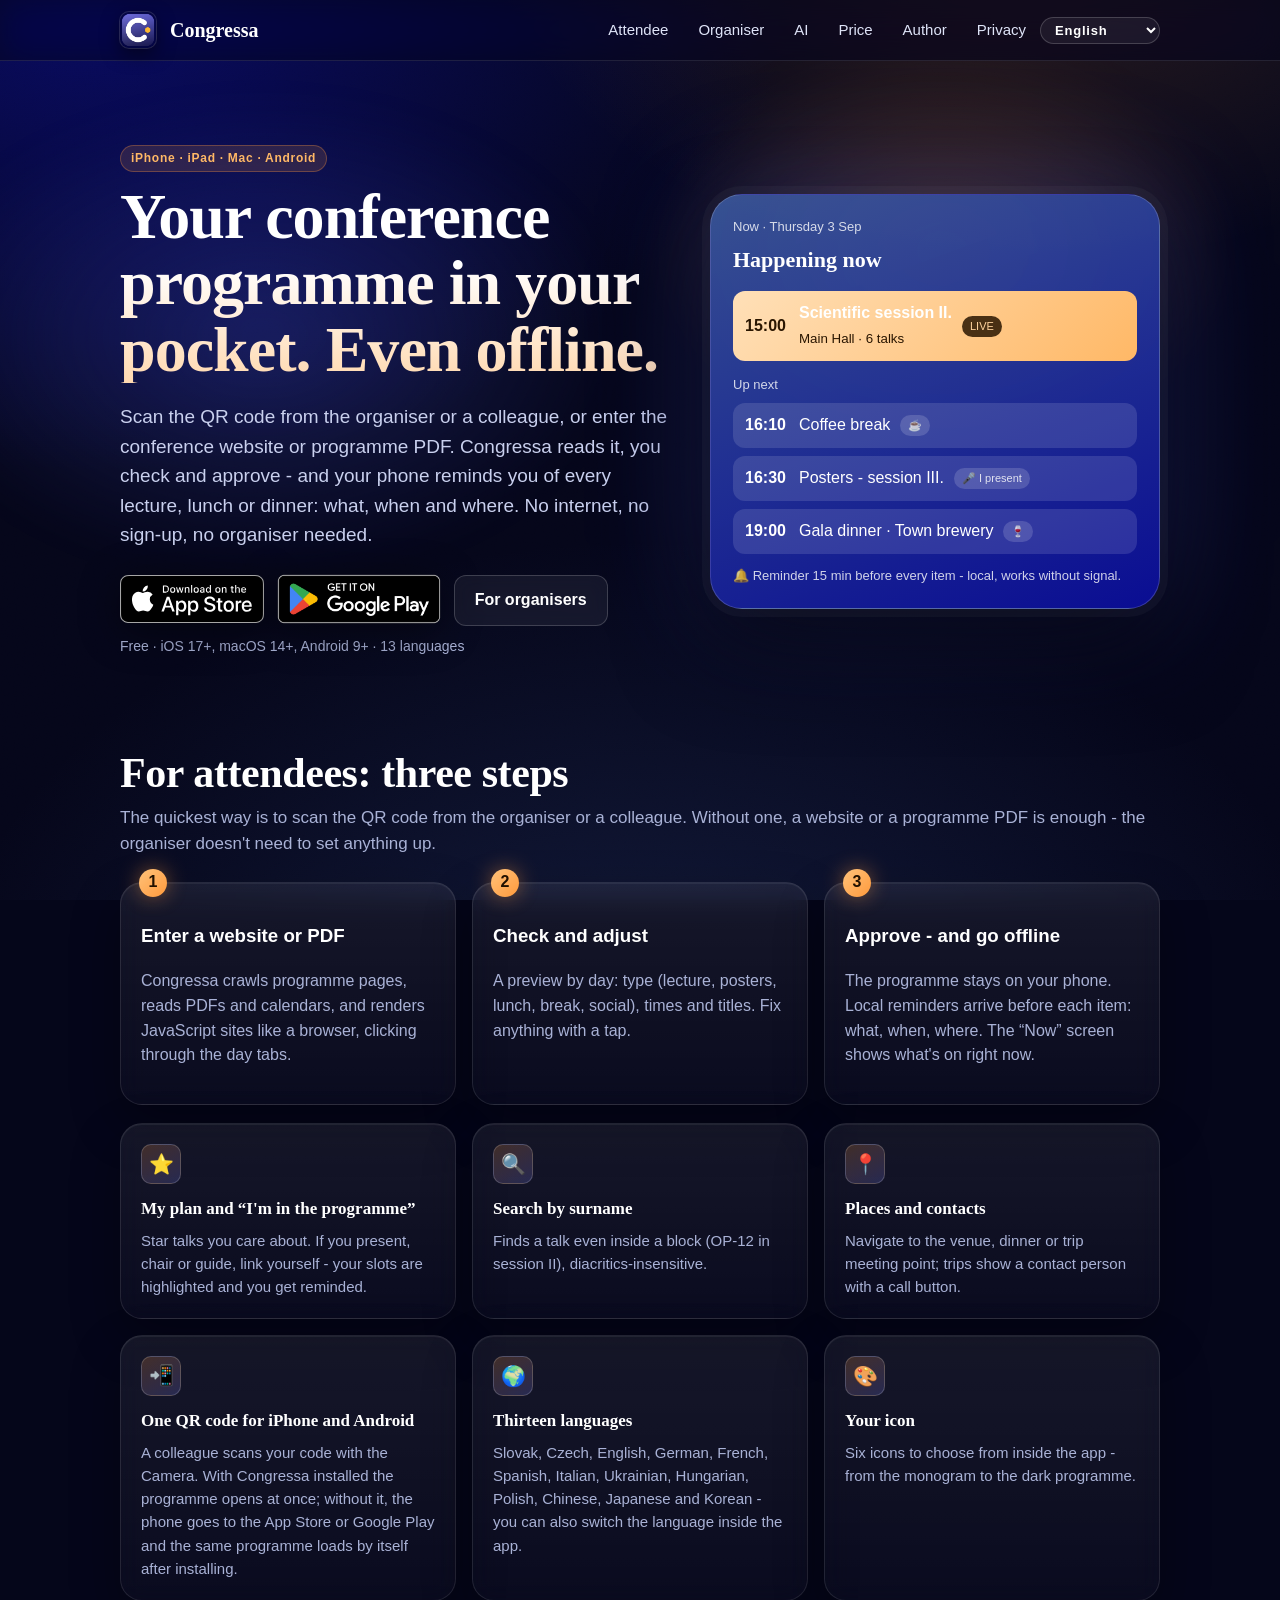
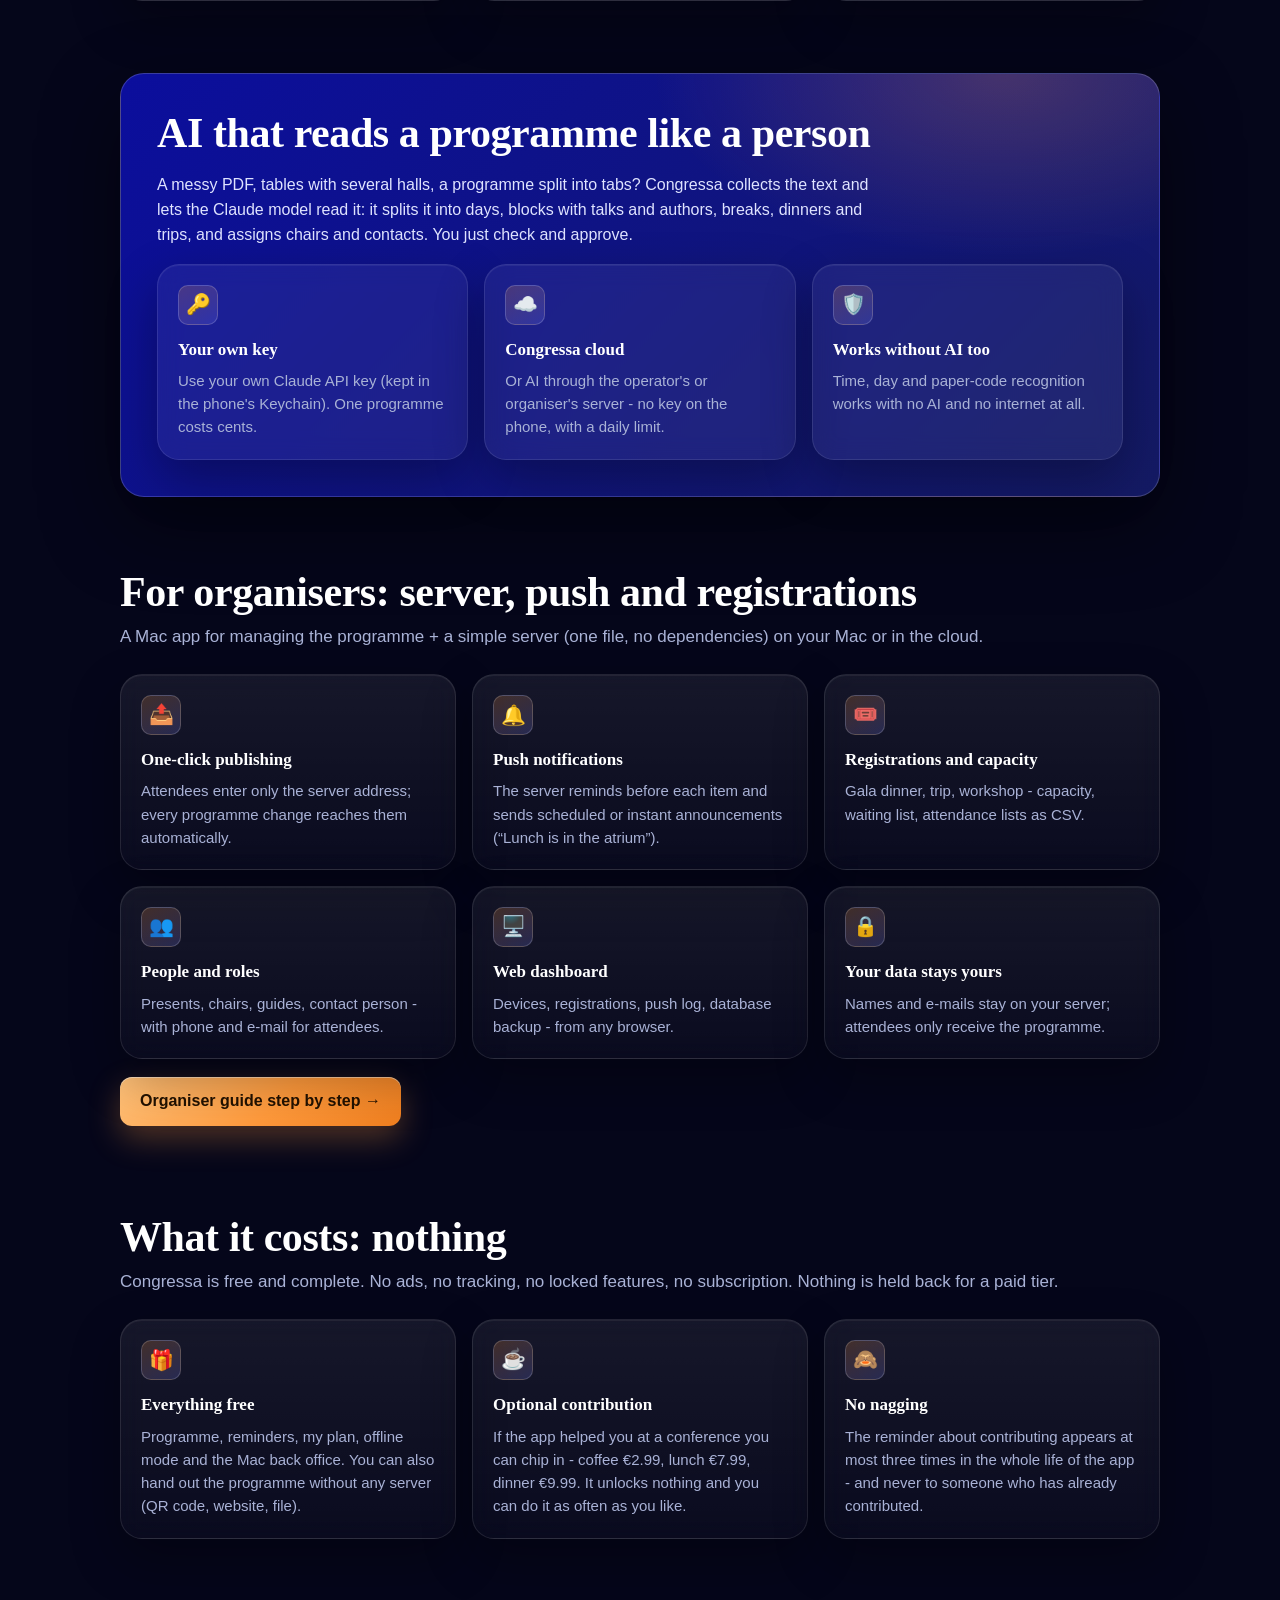
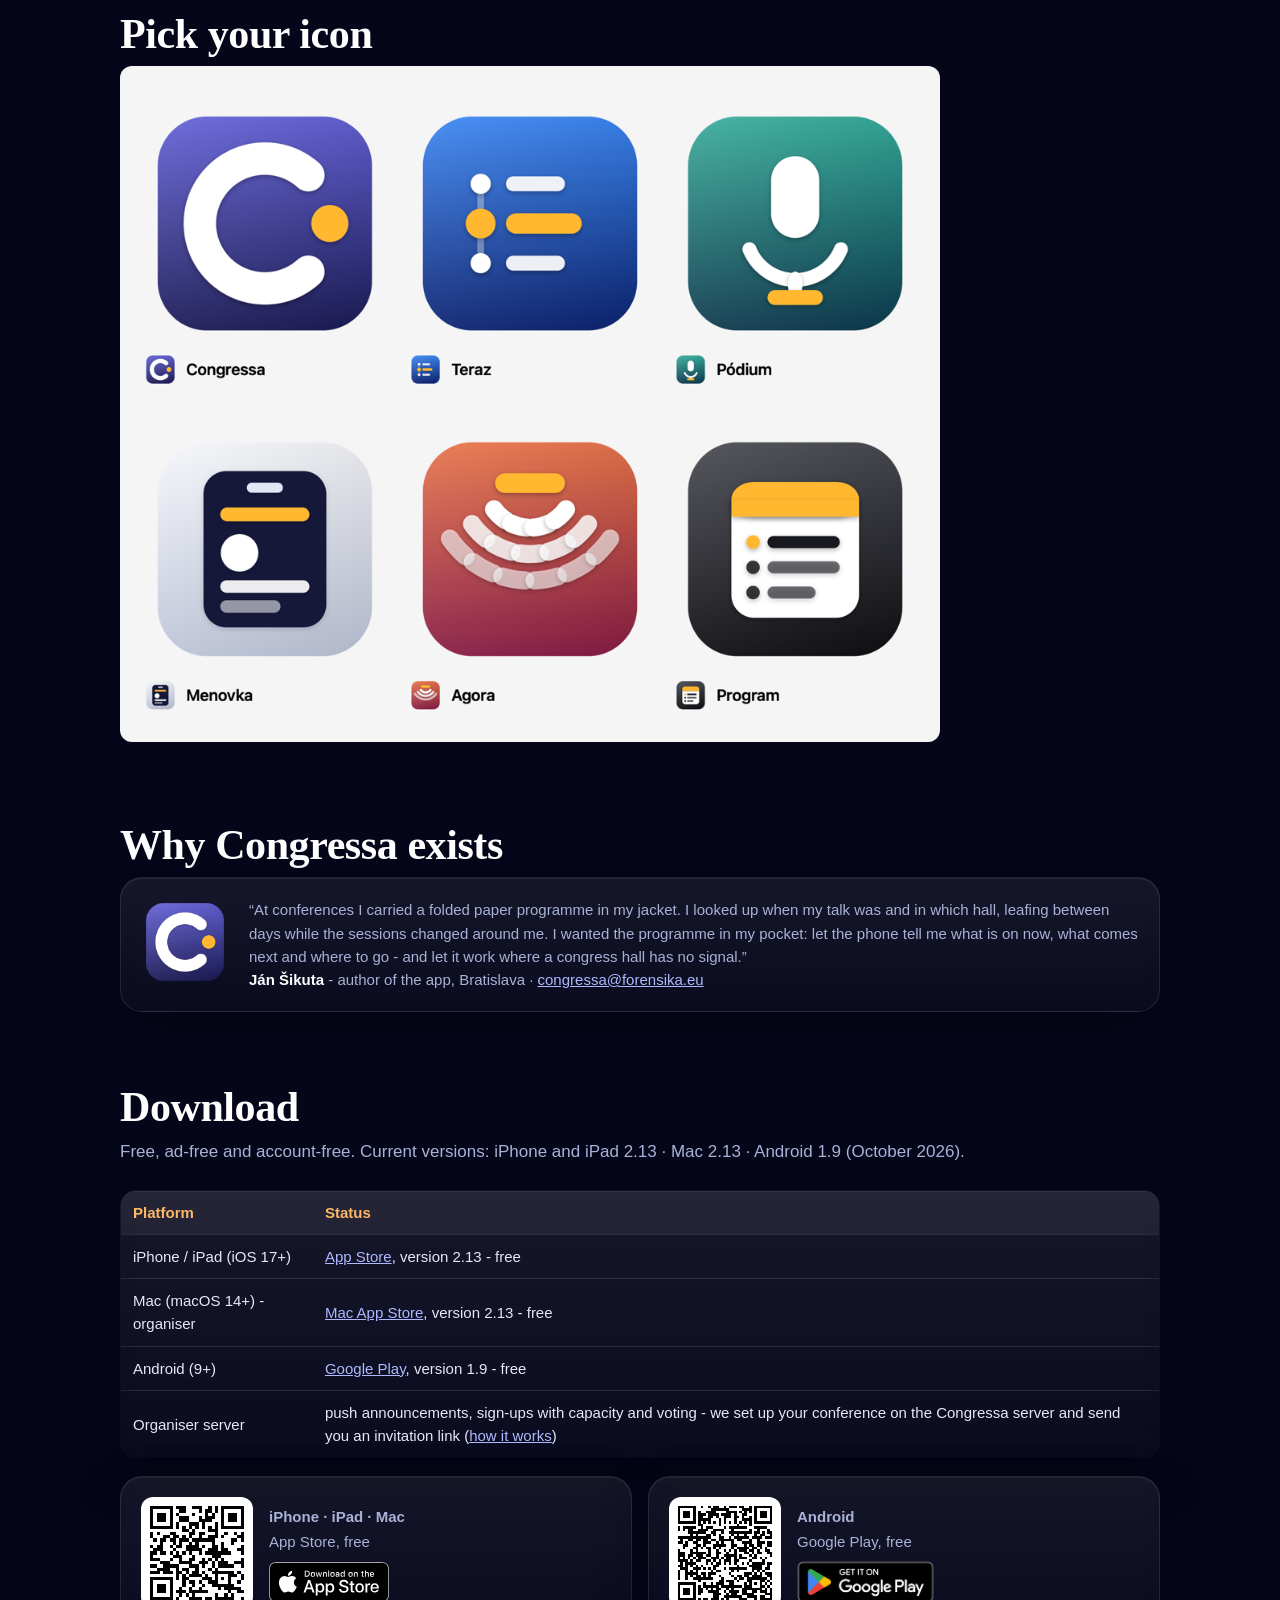
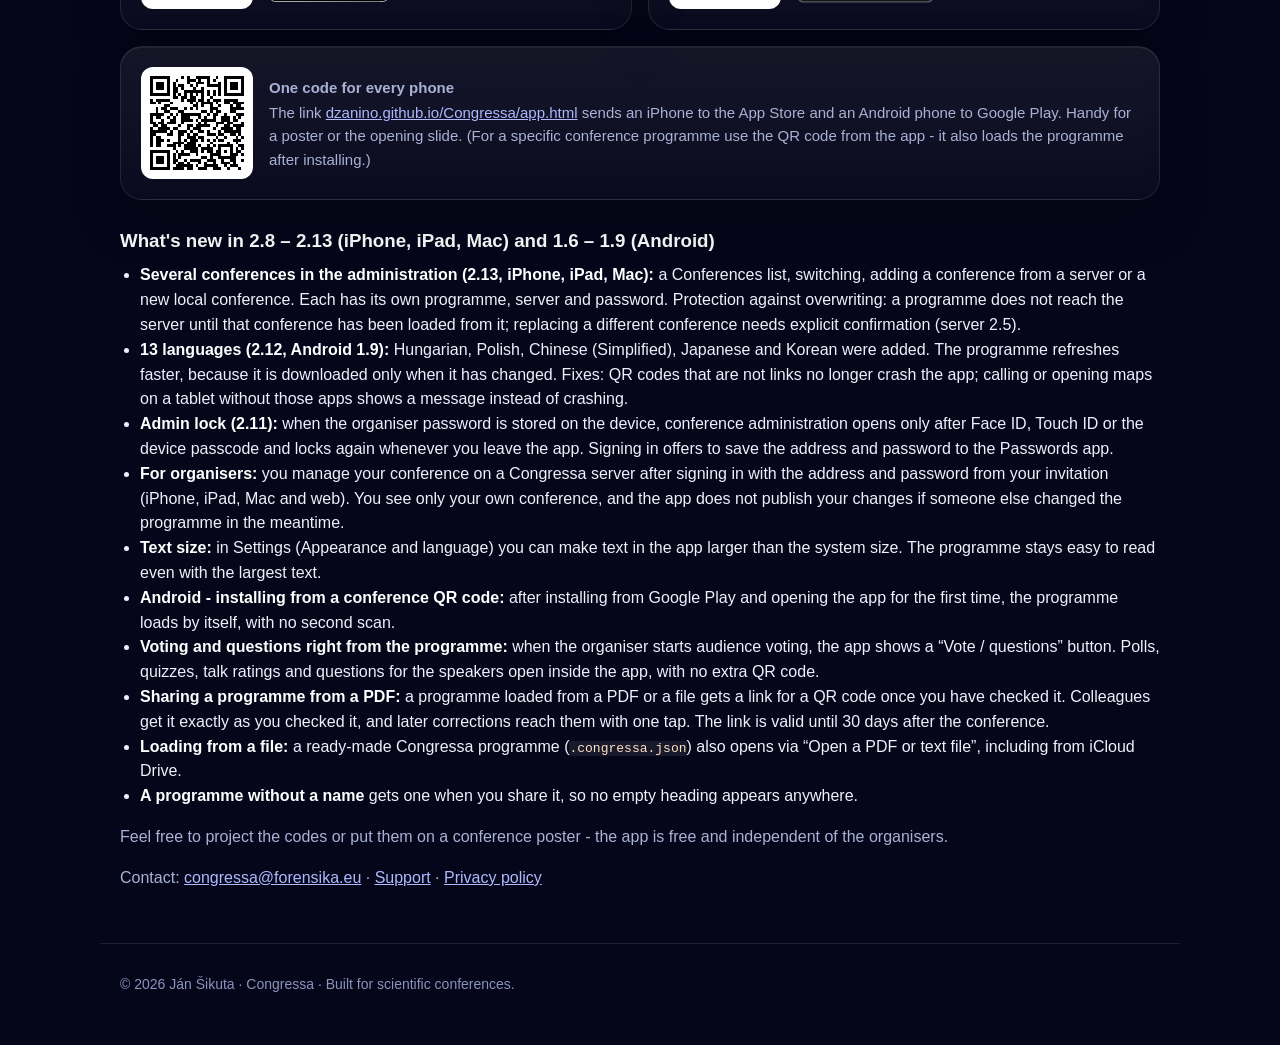
==== index.html @ 5ffcf763 "Web Congressa: hlavička je znova pripnutá hore (glam.css prepisoval sticky na relative) Co-Authored-" ====
<!doctype html>
<html lang="sk">
<head>
<meta charset="utf-8">
<meta name="viewport" content="width=device-width, initial-scale=1">
<title>Congressa - program konferencie vo vrecku, aj offline</title>
<meta name="description" content="Congressa: program konferencie vo vrecku pre iPhone, iPad, Mac a Android. Naskenujte QR kód alebo zadajte web či PDF programu - telefón vás upozorní na každú prednášku, obed či večeru, aj bez internetu. Zadarmo, v 13 jazykoch.">
<meta name="apple-itunes-app" content="app-id=6809326421">
<meta property="og:title" content="Congressa - program konferencie vo vrecku">
<meta property="og:description" content="Zadarmo pre iPhone, iPad, Mac a Android. QR kód, web alebo PDF → program offline s pripomienkami. Organizátor: server, push, prihlášky.">
<meta property="og:image" content="assets/icon-512.png">
<link rel="icon" href="assets/icon-256.png">
<style>
  :root{--ink:#0f172a;--muted:#64748b;--brand:#0B0E9D;--brand2:#3f5ea7;--bg:#f6f7fb;--card:#fff;--line:#e5e7ef;--accent:#e0801f}
  *{box-sizing:border-box}body{margin:0;font-family:-apple-system,BlinkMacSystemFont,"Segoe UI",Inter,Roboto,Helvetica,Arial,sans-serif;color:var(--ink);background:var(--bg);line-height:1.55}
  a{color:var(--brand)}
  header{position:sticky;top:0;background:rgba(246,247,251,.9);backdrop-filter:saturate(180%) blur(10px);border-bottom:1px solid var(--line);z-index:9}
  .nav{max-width:1080px;margin:0 auto;padding:12px 20px;display:flex;align-items:center;gap:14px}
  .nav img{width:36px;height:36px;border-radius:9px}.nav b{font-size:18px}.nav .sp{flex:1}
  .nav a{text-decoration:none;color:var(--ink);font-weight:500;margin-left:16px;font-size:15px}
  .lang{border:1px solid var(--line);border-radius:999px;padding:4px 10px;background:#fff;cursor:pointer;font-size:13px}
  .hero{max-width:1080px;margin:0 auto;padding:64px 20px 32px;display:grid;grid-template-columns:1.1fr .9fr;gap:40px;align-items:center}
  h1{font-size:44px;line-height:1.1;margin:0 0 16px;letter-spacing:-.5px}
  .lead{font-size:19px;color:var(--muted);max-width:560px}
  .cta{display:flex;gap:12px;flex-wrap:wrap;margin-top:26px}
  .btn{display:inline-block;padding:12px 20px;border-radius:12px;background:var(--brand);color:#fff;text-decoration:none;font-weight:600}
  .btn.sec{background:#fff;color:var(--brand);border:1px solid var(--line)}
  .phone{background:linear-gradient(160deg,var(--brand2),var(--brand));border-radius:28px;padding:22px;color:#fff;box-shadow:0 20px 60px rgba(11,14,157,.25)}
  .phone .t{font-size:13px;opacity:.8}.phone h3{margin:6px 0 14px;font-size:22px}
  .row{background:rgba(255,255,255,.12);border-radius:12px;padding:10px 12px;margin:8px 0;display:flex;gap:10px;align-items:center}
  .row .time{font-variant-numeric:tabular-nums;font-weight:700;min-width:44px}.row .k{font-size:11px;opacity:.85;background:rgba(255,255,255,.18);padding:2px 8px;border-radius:999px}
  .live{background:#fff;color:var(--brand)}
  section{max-width:1080px;margin:0 auto;padding:36px 20px}
  h2{font-size:30px;margin:0 0 8px;letter-spacing:-.3px}.sub{color:var(--muted);margin:0 0 24px;font-size:17px}
  .grid{display:grid;grid-template-columns:repeat(auto-fit,minmax(250px,1fr));gap:16px}
  .card{background:var(--card);border:1px solid var(--line);border-radius:16px;padding:20px}
  .card .ic{width:40px;height:40px;border-radius:10px;background:#eef0fb;display:flex;align-items:center;justify-content:center;font-size:20px;margin-bottom:12px}
  .card h3{margin:0 0 6px;font-size:17px}.card p{margin:0;color:var(--muted);font-size:15px}
  .steps{display:grid;grid-template-columns:repeat(auto-fit,minmax(220px,1fr));gap:16px;counter-reset:s}
  .step{background:#fff;border:1px solid var(--line);border-radius:16px;padding:20px;position:relative}
  .step:before{counter-increment:s;content:counter(s);position:absolute;top:-14px;left:18px;background:var(--accent);color:#fff;font-weight:700;border-radius:999px;width:28px;height:28px;display:flex;align-items:center;justify-content:center}
  .ai{background:linear-gradient(135deg,#0B0E9D,#1f3a93);color:#fff;border-radius:24px;padding:36px}
  .ai h2{color:#fff}.ai p{color:#dfe3ff;max-width:720px}.ai .grid .card{background:rgba(255,255,255,.08);border-color:rgba(255,255,255,.15);color:#fff}.ai .card p{color:#dfe3ff}.ai .card .ic{background:rgba(255,255,255,.14)}
  table{width:100%;border-collapse:collapse;background:#fff;border:1px solid var(--line);border-radius:12px;overflow:hidden}
  th,td{padding:10px 12px;text-align:left;border-bottom:1px solid var(--line);font-size:15px}th{background:#f1f2f9}
  .icons img{width:100%;max-width:820px;border-radius:12px}
  footer{max-width:1080px;margin:0 auto;padding:30px 20px 50px;color:var(--muted);font-size:14px;border-top:1px solid var(--line)}
  .badge{display:inline-block;background:#eef0fb;color:var(--brand);border-radius:999px;padding:3px 10px;font-size:12px;font-weight:600;margin-bottom:12px}
  @media (max-width:820px){.hero{grid-template-columns:1fr;padding-top:36px}h1{font-size:34px}.nav a.hide{display:none}}
  [data-lang]{display:none}html[lang=sk] [data-lang=sk]{display:revert}html[lang=en] [data-lang=en]{display:revert}html:not([lang=sk]):not([lang=en]) [data-lang=en]{display:revert}
  select.lang{appearance:auto;max-width:150px}select.lang option{color:#0f172a;background:#fff}
</style>
<link rel="stylesheet" href="glam.css?v=20261104b">
</head>
<body>
<header><div class="nav">
  <img src="assets/icon-256.png" alt="Congressa"><b>Congressa</b><span class="sp"></span>
  <a class="hide" href="#ucastnik"><span data-lang="sk">Účastník</span><span data-lang="en" data-k="1">Attendee</span></a>
  <a class="hide" href="organizator.html"><span data-lang="sk">Organizátor</span><span data-lang="en" data-k="2">Organiser</span></a>
  <a class="hide" href="#ai">AI</a>
  <a class="hide" href="#cena"><span data-lang="sk">Cena</span><span data-lang="en" data-k="3">Price</span></a>
  <a class="hide" href="#autor"><span data-lang="sk">Autor</span><span data-lang="en" data-k="4">Author</span></a>
  <a class="hide" href="privacy.html"><span data-lang="sk">Súkromie</span><span data-lang="en" data-k="5">Privacy</span></a>
  <select class="lang" id="langsel" aria-label="Language / Jazyk" onchange="setLang(this.value)"><option value="sk">Slovenčina</option><option value="cs">Čeština</option><option value="en">English</option><option value="de">Deutsch</option><option value="fr">Français</option><option value="es">Español</option><option value="it">Italiano</option><option value="uk">Українська</option><option value="hu">Magyar</option><option value="pl">Polski</option><option value="zh">简体中文</option><option value="ja">日本語</option><option value="ko">한국어</option></select>
</div></header>

<div class="hero">
  <div>
    <span class="badge"><span data-lang="sk">iPhone · iPad · Mac · Android</span><span data-lang="en" data-k="7">iPhone · iPad · Mac · Android</span></span>
    <h1 data-lang="sk">Program konferencie vo vrecku. Aj offline.</h1>
    <h1 data-lang="en" data-k="8">Your conference programme in your pocket. Even offline.</h1>
    <p class="lead" data-lang="sk">Naskenujte QR kód od organizátora či kolegu, alebo zadajte web konferencie či PDF programu. Congressa ho prečíta, vy skontrolujete a schválite - a telefón vás potom upozorní na každú prednášku, obed či večeru: čo, kedy a kde. Bez internetu, bez registrácie, bez organizátora.</p>
    <p class="lead" data-lang="en" data-k="9">Scan the QR code from the organiser or a colleague, or enter the conference website or programme PDF. Congressa reads it, you check and approve - and your phone reminds you of every lecture, lunch or dinner: what, when and where. No internet, no sign-up, no organiser needed.</p>
    <div class="cta">
      <a id="cta-as" href="https://apps.apple.com/app/congressa/id6809326421"><img src="assets/appstore-badge.svg" alt="Download on the App Store" style="height:48px;display:block"></a>
      <a id="cta-gp" href="https://play.google.com/store/apps/details?id=sk.sikuta.congressa"><img src="assets/google-play-badge.png" alt="Get it on Google Play" style="height:72px;margin:-12px -10px;display:block"></a>
      <a class="btn sec" href="#organizator" style="align-self:center"><span data-lang="sk">Pre organizátorov</span><span data-lang="en" data-k="10">For organisers</span></a>
    </div>
    <p style="margin:10px 0 0;color:var(--muted);font-size:14px"><span data-lang="sk">Zadarmo · iOS 17+, macOS 14+, Android 9+ · 13 jazykov</span><span data-lang="en" data-k="11">Free · iOS 17+, macOS 14+, Android 9+ · 13 languages</span></p>
  </div>
  <div class="phone">
    <div class="t"><span data-lang="sk">Teraz · Štvrtok 3. 9.</span><span data-lang="en" data-k="12">Now · Thursday 3 Sep</span></div>
    <h3><span data-lang="sk">Práve prebieha</span><span data-lang="en" data-k="13">Happening now</span></h3>
    <div class="row live"><span class="time">15:00</span><div><b>Scientific session II.</b><br><small>Main Hall · 6 <span data-lang="sk">prednášok</span><span data-lang="en" data-k="14">talks</span></small></div><span class="k" style="background:#0B0E9D;color:#fff">LIVE</span></div>
    <div class="t" style="margin-top:14px"><span data-lang="sk">Nasleduje</span><span data-lang="en" data-k="15">Up next</span></div>
    <div class="row"><span class="time">16:10</span><div><span data-lang="sk">Prestávka na kávu</span><span data-lang="en" data-k="16">Coffee break</span></div><span class="k">☕</span></div>
    <div class="row"><span class="time">16:30</span><div><span data-lang="sk">Postery - sekcia III.</span><span data-lang="en" data-k="17">Posters - session III.</span></div><span class="k">🎤 <span data-lang="sk">Prednášam</span><span data-lang="en" data-k="18">I present</span></span></div>
    <div class="row"><span class="time">19:00</span><div><span data-lang="sk">Gala večera · Meštiansky pivovar</span><span data-lang="en" data-k="19">Gala dinner · Town brewery</span></div><span class="k">🍷</span></div>
    <div class="t" style="margin-top:12px">🔔 <span data-lang="sk">Upozornenie o 15 min pred každým bodom - lokálne, funguje bez signálu.</span><span data-lang="en" data-k="20">Reminder 15 min before every item - local, works without signal.</span></div>
  </div>
</div>

<section id="ucastnik">
  <h2 data-lang="sk">Pre účastníka: tri kroky a hotovo</h2><h2 data-lang="en" data-k="21">For attendees: three steps</h2>
  <p class="sub" data-lang="sk">Najrýchlejšie je naskenovať QR kód od organizátora alebo kolegu. Keď ho nemáte, stačí web alebo PDF programu - organizátor nemusí nič nasadzovať.</p>
  <p class="sub" data-lang="en" data-k="22">The quickest way is to scan the QR code from the organiser or a colleague. Without one, a website or a programme PDF is enough - the organiser doesn't need to set anything up.</p>
  <div class="steps">
    <div class="step"><h3 data-lang="sk">Zadajte web alebo PDF</h3><h3 data-lang="en" data-k="23">Enter a website or PDF</h3><p data-lang="sk">Congressa prehľadá stránky s programom, prečíta PDF aj kalendáre, a stránky vykreslené JavaScriptom otvorí ako prehliadač a preklikne dni.</p><p data-lang="en" data-k="24">Congressa crawls programme pages, reads PDFs and calendars, and renders JavaScript sites like a browser, clicking through the day tabs.</p></div>
    <div class="step"><h3 data-lang="sk">Skontrolujte a upravte</h3><h3 data-lang="en" data-k="25">Check and adjust</h3><p data-lang="sk">Náhľad po dňoch: typ (prednáška, postery, obed, prestávka, spoločenský program), časy a názvy. Čo nesedí, opravíte klepnutím.</p><p data-lang="en" data-k="26">A preview by day: type (lecture, posters, lunch, break, social), times and titles. Fix anything with a tap.</p></div>
    <div class="step"><h3 data-lang="sk">Schváľte - a fungujte offline</h3><h3 data-lang="en" data-k="27">Approve - and go offline</h3><p data-lang="sk">Program ostáva v telefóne. Lokálne upozornenia prídu pred každým bodom: čo, kedy, kde. Obrazovka „Teraz“ ukáže, čo práve prebieha.</p><p data-lang="en" data-k="28">The programme stays on your phone. Local reminders arrive before each item: what, when, where. The “Now” screen shows what's on right now.</p></div>
  </div>
  <div class="grid" style="margin-top:18px">
    <div class="card"><div class="ic">⭐</div><h3 data-lang="sk">Môj plán a „Som v programe“</h3><h3 data-lang="en" data-k="29">My plan and “I'm in the programme”</h3><p data-lang="sk">Označte prednášky hviezdičkou. Ak prednášate, predsedáte alebo sprevádzate, priraďte sa k sebe - vaše vystúpenia sa zvýraznia a upozornia vás.</p><p data-lang="en" data-k="30">Star talks you care about. If you present, chair or guide, link yourself - your slots are highlighted and you get reminded.</p></div>
    <div class="card"><div class="ic">🔍</div><h3 data-lang="sk">Hľadanie priezviska</h3><h3 data-lang="en" data-k="31">Search by surname</h3><p data-lang="sk">Nájde prednášku aj vo vnútri bloku (OP-12 v sekcii II), bez ohľadu na diakritiku.</p><p data-lang="en" data-k="32">Finds a talk even inside a block (OP-12 in session II), diacritics-insensitive.</p></div>
    <div class="card"><div class="ic">📍</div><h3 data-lang="sk">Miesta a kontakty</h3><h3 data-lang="en" data-k="33">Places and contacts</h3><p data-lang="sk">Navigácia na miesto konania, večeru či zraz na výlet; pri výletoch kontaktná osoba s tlačidlom zavolať.</p><p data-lang="en" data-k="34">Navigate to the venue, dinner or trip meeting point; trips show a contact person with a call button.</p></div>
    <div class="card"><div class="ic">📲</div><h3 data-lang="sk">Jeden QR kód pre iPhone aj Android</h3><h3 data-lang="en" data-k="35">One QR code for iPhone and Android</h3><p data-lang="sk">Kolega naskenuje váš kód Fotoaparátom. Kto má Congressu, hneď vidí program; kto nie, dostane sa do App Store alebo Google Play a po inštalácii sa ten istý program načíta sám.</p><p data-lang="en" data-k="36">A colleague scans your code with the Camera. With Congressa installed the programme opens at once; without it, the phone goes to the App Store or Google Play and the same programme loads by itself after installing.</p></div>
    <div class="card"><div class="ic">🌍</div><h3 data-lang="sk">Trinásť jazykov</h3><h3 data-lang="en" data-k="37">Thirteen languages</h3><p data-lang="sk">Slovenčina, čeština, angličtina, nemčina, francúzština, španielčina, taliančina, ukrajinčina, maďarčina, poľština, čínština, japončina a kórejčina - jazyk sa dá zmeniť aj priamo v aplikácii.</p><p data-lang="en" data-k="38">Slovak, Czech, English, German, French, Spanish, Italian, Ukrainian, Hungarian, Polish, Chinese, Japanese and Korean - you can also switch the language inside the app.</p></div>
    <div class="card"><div class="ic">🎨</div><h3 data-lang="sk">Vaša ikona</h3><h3 data-lang="en" data-k="39">Your icon</h3><p data-lang="sk">Šesť ikon na výber priamo v aplikácii - od monogramu po tmavý program.</p><p data-lang="en" data-k="40">Six icons to choose from inside the app - from the monogram to the dark programme.</p></div>
  </div>
</section>

<section id="ai"><div class="ai">
  <h2 data-lang="sk">AI, ktorá číta program ako človek</h2><h2 data-lang="en" data-k="41">AI that reads a programme like a person</h2>
  <p data-lang="sk">Neprehľadné PDF, tabuľky s viacerými sálami, program rozdelený do záložiek? Congressa zozbiera text a nechá ho prečítať model Claude: rozdelí ho na dni, bloky s prednáškami a autormi, prestávky, večere a výlety, priradí predsedajúcich a kontakty. Vy len skontrolujete a schválite.</p>
  <p data-lang="en" data-k="42">A messy PDF, tables with several halls, a programme split into tabs? Congressa collects the text and lets the Claude model read it: it splits it into days, blocks with talks and authors, breaks, dinners and trips, and assigns chairs and contacts. You just check and approve.</p>
  <div class="grid">
    <div class="card"><div class="ic">🔑</div><h3 data-lang="sk">Vlastný kľúč</h3><h3 data-lang="en" data-k="43">Your own key</h3><p data-lang="sk">Zadáte svoj Claude API kľúč (ostáva v Keychaine telefónu). Jeden program stojí rádovo desiatky centov.</p><p data-lang="en" data-k="44">Use your own Claude API key (kept in the phone's Keychain). One programme costs cents.</p></div>
    <div class="card"><div class="ic">☁️</div><h3 data-lang="sk">Congressa cloud</h3><h3 data-lang="en" data-k="45">Congressa cloud</h3><p data-lang="sk">Alebo AI cez server prevádzkovateľa či organizátora - bez kľúča v telefóne, s denným limitom.</p><p data-lang="en" data-k="46">Or AI through the operator's or organiser's server - no key on the phone, with a daily limit.</p></div>
    <div class="card"><div class="ic">🛡️</div><h3 data-lang="sk">Bez AI to ide tiež</h3><h3 data-lang="en" data-k="47">Works without AI too</h3><p data-lang="sk">Rozpoznanie podľa časov, dní a kódov príspevkov funguje aj úplne bez AI a bez internetu.</p><p data-lang="en" data-k="48">Time, day and paper-code recognition works with no AI and no internet at all.</p></div>
  </div>
</div></section>

<section id="organizator">
  <h2 data-lang="sk">Pre organizátora: server, push a prihlášky</h2><h2 data-lang="en" data-k="49">For organisers: server, push and registrations</h2>
  <p class="sub" data-lang="sk">Mac aplikácia na správu programu + jednoduchý server (jeden súbor, bez závislostí) na vašom Macu alebo v cloude.</p>
  <p class="sub" data-lang="en" data-k="50">A Mac app for managing the programme + a simple server (one file, no dependencies) on your Mac or in the cloud.</p>
  <div class="grid">
    <div class="card"><div class="ic">📤</div><h3 data-lang="sk">Publikovanie jedným klikom</h3><h3 data-lang="en" data-k="51">One-click publishing</h3><p data-lang="sk">Účastníci zadajú len adresu servera; každá zmena programu k nim dorazí sama.</p><p data-lang="en" data-k="52">Attendees enter only the server address; every programme change reaches them automatically.</p></div>
    <div class="card"><div class="ic">🔔</div><h3 data-lang="sk">Push notifikácie</h3><h3 data-lang="en" data-k="53">Push notifications</h3><p data-lang="sk">Server sám upozorní pred každým bodom, pošle naplánované aj okamžité oznamy („Obed je v átriu“).</p><p data-lang="en" data-k="54">The server reminds before each item and sends scheduled or instant announcements (“Lunch is in the atrium”).</p></div>
    <div class="card"><div class="ic">🎟️</div><h3 data-lang="sk">Prihlášky a kapacita</h3><h3 data-lang="en" data-k="55">Registrations and capacity</h3><p data-lang="sk">Gala večera, výlet, workshop - kapacita, čakacia listina, prezenčné listiny v CSV.</p><p data-lang="en" data-k="56">Gala dinner, trip, workshop - capacity, waiting list, attendance lists as CSV.</p></div>
    <div class="card"><div class="ic">👥</div><h3 data-lang="sk">Ľudia a roly</h3><h3 data-lang="en" data-k="57">People and roles</h3><p data-lang="sk">Prednáša, predsedá, sprevádza, kontaktná osoba - s telefónom a e-mailom pre účastníkov.</p><p data-lang="en" data-k="58">Presents, chairs, guides, contact person - with phone and e-mail for attendees.</p></div>
    <div class="card"><div class="ic">🖥️</div><h3 data-lang="sk">Webový dashboard</h3><h3 data-lang="en" data-k="59">Web dashboard</h3><p data-lang="sk">Zariadenia, prihlášky, push log, záloha databázy - z ľubovoľného prehliadača.</p><p data-lang="en" data-k="60">Devices, registrations, push log, database backup - from any browser.</p></div>
    <div class="card"><div class="ic">🔒</div><h3 data-lang="sk">Dáta u vás</h3><h3 data-lang="en" data-k="61">Your data stays yours</h3><p data-lang="sk">Mená a e-maily ostávajú na vašom serveri; účastníkom sa vydáva len program.</p><p data-lang="en" data-k="62">Names and e-mails stay on your server; attendees only receive the programme.</p></div>
  </div>
  <p style="margin-top:18px"><a class="btn" href="organizator.html"><span data-lang="sk">Návod pre organizátora krok za krokom →</span><span data-lang="en" data-k="63">Organiser guide step by step →</span></a></p>
</section>

<section id="cena">
  <h2 data-lang="sk">Koľko to stojí: nič</h2><h2 data-lang="en" data-k="64">What it costs: nothing</h2>
  <p class="sub" data-lang="sk">Congressa je zadarmo a celá. Bez reklám, bez sledovania, bez zamknutých funkcií a bez predplatného. Nič nie je odložené pre platenú verziu.</p>
  <p class="sub" data-lang="en" data-k="65">Congressa is free and complete. No ads, no tracking, no locked features, no subscription. Nothing is held back for a paid tier.</p>
  <div class="grid">
    <div class="card"><div class="ic">🎁</div><h3 data-lang="sk">Všetko zadarmo</h3><h3 data-lang="en" data-k="66">Everything free</h3><p data-lang="sk">Program, upozornenia, môj plán, offline režim, administrácia na Macu. Program môžete rozdať aj bez servera (QR kód, web, súbor).</p><p data-lang="en" data-k="67">Programme, reminders, my plan, offline mode and the Mac back office. You can also hand out the programme without any server (QR code, website, file).</p></div>
    <div class="card"><div class="ic">☕</div><h3 data-lang="sk">Nepovinný príspevok</h3><h3 data-lang="en" data-k="68">Optional contribution</h3><p data-lang="sk">Ak vám appka na konferencii pomohla, môžete prispieť - káva 2,99 €, obed 7,99 €, večera 9,99 €. Nič sa tým neodomyká a prispieť sa dá aj opakovane.</p><p data-lang="en" data-k="69">If the app helped you at a conference you can chip in - coffee €2.99, lunch €7.99, dinner €9.99. It unlocks nothing and you can do it as often as you like.</p></div>
    <div class="card"><div class="ic">🙈</div><h3 data-lang="sk">Bez otravovania</h3><h3 data-lang="en" data-k="70">No nagging</h3><p data-lang="sk">Výzva na príspevok sa zobrazí nanajvýš trikrát za celý život aplikácie - a kto prispel, nevidí ju nikdy.</p><p data-lang="en" data-k="71">The reminder about contributing appears at most three times in the whole life of the app - and never to someone who has already contributed.</p></div>
  </div>
</section>

<section class="icons">
  <h2 data-lang="sk">Vyberte si ikonu</h2><h2 data-lang="en" data-k="72">Pick your icon</h2>
  <img src="assets/icons.png" alt="Congressa icons">
</section>

<section id="autor">
  <h2 data-lang="sk">Prečo Congressa vznikla</h2><h2 data-lang="en" data-k="73">Why Congressa exists</h2>
  <div class="card" style="display:grid;grid-template-columns:auto 1fr;gap:20px;align-items:start">
    <img src="assets/icon-256.png" alt="" style="width:88px;height:88px;border-radius:20px">
    <div>
      <p data-lang="sk" style="margin-top:0">„Na konferenciách som nosil v saku poskladaný papierový program. Hľadal som v ňom, kedy je moja prednáška a v ktorej sále, a listoval medzi dňami, kým sa okolo mňa menili sekcie. Chcel som mať program vo vrecku: nech mi telefón sám povie, čo práve prebieha, čo nasleduje a kam mám ísť - a nech to funguje aj tam, kde v kongresovej sále nie je signál.“</p>
      <p data-lang="en" data-k="74" style="margin-top:0">“At conferences I carried a folded paper programme in my jacket. I looked up when my talk was and in which hall, leafing between days while the sessions changed around me. I wanted the programme in my pocket: let the phone tell me what is on now, what comes next and where to go - and let it work where a congress hall has no signal.”</p>
      <p style="color:var(--muted);margin-bottom:0"><b>Ján Šikuta</b> - <span data-lang="sk">autor aplikácie, Bratislava</span><span data-lang="en" data-k="75">author of the app, Bratislava</span> · <a href="mailto:congressa@forensika.eu">congressa@forensika.eu</a></p>
    </div>
  </div>
</section>

<section id="stiahnut">
  <h2 data-lang="sk">Stiahnuť</h2><h2 data-lang="en" data-k="76">Download</h2>
  <p class="sub" data-lang="sk">Zadarmo, bez reklám a bez registrácie. Aktuálne verzie: iPhone a iPad 2.13 · Mac 2.13 · Android 1.9 (október 2026).</p>
  <p class="sub" data-lang="en" data-k="77">Free, ad-free and account-free. Current versions: iPhone and iPad 2.13 · Mac 2.13 · Android 1.9 (October 2026).</p>
  <table>
    <tr><th data-lang="sk">Platforma</th><th data-lang="en" data-k="78">Platform</th><th data-lang="sk">Stav</th><th data-lang="en" data-k="79">Status</th></tr>
    <tr><td>iPhone / iPad (iOS 17+)</td><td><span data-lang="sk"><a href="https://apps.apple.com/app/congressa/id6809326421">App Store</a>, verzia 2.13 - zadarmo</span><span data-lang="en" data-k="80"><a href="https://apps.apple.com/app/congressa/id6809326421">App Store</a>, version 2.13 - free</span></td></tr>
    <tr><td>Mac (macOS 14+) - <span data-lang="sk">organizátor</span><span data-lang="en" data-k="81">organiser</span></td><td><span data-lang="sk"><a href="https://apps.apple.com/app/congressa/id6809326421?platform=mac">Mac App Store</a>, verzia 2.13 - zadarmo</span><span data-lang="en" data-k="82"><a href="https://apps.apple.com/app/congressa/id6809326421?platform=mac">Mac App Store</a>, version 2.13 - free</span></td></tr>
    <tr><td>Android (9+)</td><td><span data-lang="sk"><a href="https://play.google.com/store/apps/details?id=sk.sikuta.congressa">Google Play</a>, verzia 1.9 - zadarmo</span><span data-lang="en" data-k="83"><a href="https://play.google.com/store/apps/details?id=sk.sikuta.congressa">Google Play</a>, version 1.9 - free</span></td></tr>
    <tr><td><span data-lang="sk">Server pre organizátora</span><span data-lang="en" data-k="84">Organiser server</span></td><td><span data-lang="sk">push oznamy, prihlášky s kapacitou a hlasovanie - konferenciu vám založíme na serveri Congressa a pošleme pozvánku s odkazom (<a href="organizator.html#so">ako to funguje</a>)</span><span data-lang="en" data-k="85">push announcements, sign-ups with capacity and voting - we set up your conference on the Congressa server and send you an invitation link (<a href="organizator.html#so">how it works</a>)</span></td></tr>
  </table>
  <div style="margin-top:18px;display:grid;grid-template-columns:repeat(auto-fit,minmax(280px,1fr));gap:16px">
    <div class="card" style="display:grid;grid-template-columns:auto 1fr;gap:16px;align-items:center">
      <img src="assets/qr-appstore.png" alt="QR App Store" style="width:112px;height:112px;image-rendering:pixelated;background:#fff;padding:6px;border-radius:12px">
      <div>
        <p style="margin:0;font-weight:600">iPhone · iPad · Mac</p>
        <p style="margin:2px 0 8px 0;color:var(--muted)"><span data-lang="sk">App Store, zadarmo</span><span data-lang="en" data-k="86">App Store, free</span></p>
        <a href="https://apps.apple.com/app/congressa/id6809326421"><img src="assets/appstore-badge.svg" alt="Download on the App Store" style="height:40px;display:block"></a>
      </div>
    </div>
    <div class="card" style="display:grid;grid-template-columns:auto 1fr;gap:16px;align-items:center">
      <img src="assets/qr-googleplay.png" alt="QR Google Play" style="width:112px;height:112px;image-rendering:pixelated;background:#fff;padding:6px;border-radius:12px">
      <div>
        <p style="margin:0;font-weight:600">Android</p>
        <p style="margin:2px 0 8px 0;color:var(--muted)"><span data-lang="sk">Google Play, zadarmo</span><span data-lang="en" data-k="87">Google Play, free</span></p>
        <a href="https://play.google.com/store/apps/details?id=sk.sikuta.congressa"><img src="assets/google-play-badge.png" alt="Get it on Google Play" style="height:60px;margin:-10px -9px;display:block"></a>
      </div>
    </div>
  </div>
  <div class="card" style="margin-top:16px;display:grid;grid-template-columns:auto 1fr;gap:16px;align-items:center">
    <img src="assets/qr-app.png" alt="QR Congressa - iPhone aj Android" style="width:112px;height:112px;image-rendering:pixelated;background:#fff;padding:6px;border-radius:12px">
    <div>
      <p style="margin:0;font-weight:600"><span data-lang="sk">Jeden kód pre všetky telefóny</span><span data-lang="en" data-k="88">One code for every phone</span></p>
      <p style="margin:2px 0 0;color:var(--muted)"><span data-lang="sk">Odkaz <a href="app.html">dzanino.github.io/Congressa/app.html</a> pošle iPhone do App Store a Android do Google Play. Hodí sa na plagát či prvý slide. (Na program konkrétnej konferencie použite QR kód z aplikácie - ten po inštalácii načíta aj program.)</span><span data-lang="en" data-k="89">The link <a href="app.html">dzanino.github.io/Congressa/app.html</a> sends an iPhone to the App Store and an Android phone to Google Play. Handy for a poster or the opening slide. (For a specific conference programme use the QR code from the app - it also loads the programme after installing.)</span></p>
    </div>
  </div>

  <h3 style="margin:26px 0 8px" data-lang="sk">Novinky vo verziách 2.8 – 2.13 (iPhone, iPad, Mac) a 1.6 – 1.9 (Android)</h3><h3 style="margin:26px 0 8px" data-lang="en" data-k="90">What's new in 2.8 – 2.13 (iPhone, iPad, Mac) and 1.6 – 1.9 (Android)</h3>
  <ul data-lang="sk" style="margin:0;padding-left:20px;color:var(--ink)">
    <li><b>Viac konferencií v administrácii (2.13, iPhone, iPad, Mac):</b> zoznam Konferencie, prepínanie, pridanie konferencie zo servera alebo nová lokálna konferencia. Každá má vlastný program, server a heslo. Ochrana pred prepísaním: program sa na server nedostane, kým sa z neho konferencia nenačíta; inú konferenciu nahradíte len s výslovným potvrdením (server 2.5).</li>
    <li><b>13 jazykov (2.12, Android 1.9):</b> pribudla maďarčina, poľština, čínština (zjednodušená), japončina a kórejčina. Program sa obnovuje rýchlejšie, lebo sa sťahuje, len keď sa zmenil. Opravy: QR kódy, ktoré nie sú odkazom, už aplikáciu nezhodia; volanie alebo mapy na tablete bez týchto aplikácií ukážu hlášku namiesto pádu.</li>
    <li><b>Zámok administrácie (2.11):</b> ak je v zariadení uložené heslo organizátora, administrácia sa otvorí až po Face ID, Touch ID alebo kóde zariadenia a po opustení aplikácie sa znova zamkne. Prihlásenie ponúkne uloženie adresy a hesla do aplikácie Heslá.</li>
    <li><b>Pre organizátorov:</b> konferenciu na serveri Congressa spravujete po prihlásení adresou a heslom z pozvánky (iPhone, iPad, Mac aj web). Vidíte len svoju konferenciu a appka nezverejní zmeny, ak program medzitým upravil niekto iný.</li>
    <li><b>Veľkosť písma:</b> v Nastaveniach (Vzhľad a jazyk) si písmo v aplikácii zväčšíte nad veľkosť nastavenú v systéme. Program ostáva prehľadný aj pri najväčšom písme.</li>
    <li><b>Android - inštalácia z QR kódu konferencie:</b> po inštalácii z Google Play a prvom otvorení sa program načíta sám, bez ďalšieho skenovania.</li>
    <li><b>Hlasovanie a otázky priamo z programu:</b> ak organizátor spustí hlasovanie publika, v aplikácii sa objaví tlačidlo „Hlasovať / otázky“. Ankety, kvízy, hodnotenie prednášok a otázky prednášajúcim sa otvoria priamo v aplikácii, bez ďalšieho QR kódu.</li>
    <li><b>Zdieľanie programu z PDF:</b> program načítaný z PDF alebo zo súboru dostane po kontrole odkaz pre QR kód. Kolegovia ho majú presne tak, ako ste ho skontrolovali, a neskoršie opravy im pošlete jedným ťuknutím. Odkaz platí do 30 dní po konferencii.</li>
    <li><b>Načítanie zo súboru:</b> hotový program Congressa (<code>.congressa.json</code>) sa dá otvoriť aj tlačidlom „Otvoriť PDF alebo textový súbor“, aj z iCloud Drive.</li>
    <li><b>Program bez názvu</b> dostane pri zdieľaní názov a nikde sa neukáže prázdny nadpis.</li>
  </ul>
  <ul data-lang="en" data-k="91" style="margin:0;padding-left:20px;color:var(--ink)">
    <li><b>Several conferences in the administration (2.13, iPhone, iPad, Mac):</b> a Conferences list, switching, adding a conference from a server or a new local conference. Each has its own programme, server and password. Protection against overwriting: a programme does not reach the server until that conference has been loaded from it; replacing a different conference needs explicit confirmation (server 2.5).</li>
    <li><b>13 languages (2.12, Android 1.9):</b> Hungarian, Polish, Chinese (Simplified), Japanese and Korean were added. The programme refreshes faster, because it is downloaded only when it has changed. Fixes: QR codes that are not links no longer crash the app; calling or opening maps on a tablet without those apps shows a message instead of crashing.</li>
    <li><b>Admin lock (2.11):</b> when the organiser password is stored on the device, conference administration opens only after Face ID, Touch ID or the device passcode and locks again whenever you leave the app. Signing in offers to save the address and password to the Passwords app.</li>
    <li><b>For organisers:</b> you manage your conference on a Congressa server after signing in with the address and password from your invitation (iPhone, iPad, Mac and web). You see only your own conference, and the app does not publish your changes if someone else changed the programme in the meantime.</li>
    <li><b>Text size:</b> in Settings (Appearance and language) you can make text in the app larger than the system size. The programme stays easy to read even with the largest text.</li>
    <li><b>Android - installing from a conference QR code:</b> after installing from Google Play and opening the app for the first time, the programme loads by itself, with no second scan.</li>
    <li><b>Voting and questions right from the programme:</b> when the organiser starts audience voting, the app shows a “Vote / questions” button. Polls, quizzes, talk ratings and questions for the speakers open inside the app, with no extra QR code.</li>
    <li><b>Sharing a programme from a PDF:</b> a programme loaded from a PDF or a file gets a link for a QR code once you have checked it. Colleagues get it exactly as you checked it, and later corrections reach them with one tap. The link is valid until 30 days after the conference.</li>
    <li><b>Loading from a file:</b> a ready-made Congressa programme (<code>.congressa.json</code>) also opens via “Open a PDF or text file”, including from iCloud Drive.</li>
    <li><b>A programme without a name</b> gets one when you share it, so no empty heading appears anywhere.</li>
  </ul>

  <p style="margin-top:16px;color:var(--muted)"><span data-lang="sk">Kódy pokojne premietnite na plátno alebo dajte na plagát konferencie - aplikácia je zadarmo a nezávislá od organizátorov.</span><span data-lang="en" data-k="92">Feel free to project the codes or put them on a conference poster - the app is free and independent of the organisers.</span></p>

  <p style="margin-top:14px"><span data-lang="sk">Kontakt:</span><span data-lang="en" data-k="93">Contact:</span> <a href="mailto:congressa@forensika.eu">congressa@forensika.eu</a> · <a href="support.html"><span data-lang="sk">Podpora</span><span data-lang="en" data-k="94">Support</span></a> · <a href="privacy.html"><span data-lang="sk">Ochrana súkromia</span><span data-lang="en" data-k="95">Privacy policy</span></a></p>
</section>

<footer><span data-fz>©</span> 2026 Ján Šikuta · Congressa · <span data-lang="sk">Vytvorené pre odborné konferencie.</span><span data-lang="en" data-k="96">Built for scientific conferences.</span></footer>
<script>
(function(){var ua=navigator.userAgent||'';if(/Android/i.test(ua)){var a=document.getElementById('cta-as'),g=document.getElementById('cta-gp');if(a&&g)a.parentNode.insertBefore(g,a)}})();
var LANGS=['sk','cs','en','de','fr','es','it','uk','hu','pl','zh','ja','ko'];
var T0={sk:{t:document.title,d:(document.querySelector('meta[name=description]')||{}).content},en:{t:'Congressa - your conference programme in your pocket, works offline',d:'Congressa: your conference programme in your pocket for iPhone, iPad, Mac and Android. Scan the QR code or enter the website or PDF of the programme - your phone reminds you of every talk, lunch and dinner, even without internet. Free, no ads.'}};
function cgApply(l,tr){
  var h=document.documentElement;h.lang=l;
  var els=document.querySelectorAll('[data-k]');
  for(var i=0;i<els.length;i++){var e=els[i];if(e.getAttribute('data-o')===null)e.setAttribute('data-o',e.innerHTML);var k=e.getAttribute('data-k');e.innerHTML=(tr&&tr[k]!==undefined)?tr[k]:e.getAttribute('data-o')}
  var m=document.querySelector('meta[name=description]');
  var tt=(tr&&tr.title)||(T0[l]&&T0[l].t)||T0.en.t,dd=(tr&&tr.desc)||(T0[l]&&T0[l].d)||T0.en.d;
  document.title=tt;if(m)m.setAttribute('content',dd);
  var sel=document.getElementById('langsel');if(sel)sel.value=l;
}
function setLang(l){
  if(LANGS.indexOf(l)<0)l='en';
  try{localStorage.setItem('congressa_lang',l)}catch(e){}
  if(l==='sk'||l==='en'||(window.CG_I18N&&window.CG_I18N[l])){cgApply(l,(window.CG_I18N||{})[l]);return}
  var s=document.createElement('script');s.src='i18n/'+l+'.js?v=20261021';
  s.onload=function(){if(localStorage.getItem('congressa_lang')===l)cgApply(l,window.CG_I18N[l])};
  s.onerror=function(){cgApply('en',null)};
  document.head.appendChild(s);
}
function toggleLang(){setLang(document.documentElement.lang==='sk'?'en':'sk')}
(function(){var l=null;try{l=localStorage.getItem('congressa_lang')}catch(e){}
  if(LANGS.indexOf(l)<0){l='en';var nl=(navigator.languages&&navigator.languages.length?navigator.languages:[navigator.language||'en']);
    for(var i=0;i<nl.length;i++){var c=(nl[i]||'').slice(0,2).toLowerCase();if(LANGS.indexOf(c)>=0){l=c;break}}}
  setLang(l)})();
</script>
<script src="site.js" defer></script>
</body>
</html>
---- glam.css ----
/* Congressa - glam.css
   „Galavečer“: hlboká kráľovská modrá, oranžové svetlo reflektorov (farba „C“ z ikony),
   sklenené karty a pätkové nadpisy (systémové písma, bez Google Fonts).
   Načítava sa po vnútornom <style> na všetkých stránkach a prepisuje jeho farby. */

:root{
  --ink:#eef1fb; --muted:#a9b2d6; --soft:#8a93bb;
  --brand:#aeb9ff; --brand2:#3f5ea7; --brand-deep:#0B0E9D;
  --bg:#05061a; --card:rgba(255,255,255,.045); --line:rgba(255,255,255,.10); --line-2:rgba(255,255,255,.18);
  --accent:#ff9a3c; --accent-2:#ffb866;
  --grad:linear-gradient(100deg,#ffc27a 0%,#ff9a3c 35%,#b9a6ff 72%,#8ea2ff 100%);
  --serif:"New York","Iowan Old Style",ui-serif,"Palatino Linotype",Palatino,Georgia,serif;
  color-scheme:dark;
}

html{background:var(--bg);}
body{
  color:var(--ink)!important;
  background:
    radial-gradient(900px 600px at 80% -10%, rgba(255,154,60,.16), transparent 60%),
    radial-gradient(1100px 760px at 8% 0%, rgba(11,14,157,.55), transparent 62%),
    radial-gradient(1200px 900px at 50% 120%, rgba(63,94,167,.25), transparent 60%),
    var(--bg)!important;
  background-attachment:fixed!important;
}
body::before{
  content:"";position:fixed;inset:0;pointer-events:none;z-index:0;opacity:.05;mix-blend-mode:overlay;
  background-image:url("data:image/svg+xml;utf8,<svg xmlns='http://www.w3.org/2000/svg' width='160' height='160'><filter id='n'><feTurbulence type='fractalNoise' baseFrequency='.9' numOctaves='2' stitchTiles='stitch'/></filter><rect width='100%' height='100%' filter='url(%23n)'/></svg>");
}
/* Žiara .hero::before siaha mimo šírky stránky: nesmie ju rozšíriť, inak telefón celú stránku zmenší a vpravo ostane prázdny pás. */
html,body{overflow-x:hidden;overflow-x:clip;}
header,main,section,footer,.hero{position:relative;z-index:1;}
header{position:sticky;top:0;z-index:20;}
::selection{background:rgba(255,154,60,.35);color:#fff;}
a{color:var(--brand);}
a:hover{color:var(--accent-2);}

/* ---------- Hlavička ---------- */
header{background:rgba(5,6,26,.62)!important;border-bottom:1px solid var(--line)!important;
  -webkit-backdrop-filter:saturate(170%) blur(16px);backdrop-filter:saturate(170%) blur(16px);}
.nav b{font-family:var(--serif);font-weight:600;font-size:20px!important;color:#fff;}
.nav img{box-shadow:0 0 0 1px rgba(255,255,255,.14),0 6px 18px rgba(0,0,0,.5);}
.nav a{color:#dfe4f8!important;}
.nav a:hover{color:var(--accent-2)!important;}
.lang{background:rgba(255,255,255,.06)!important;border:1px solid var(--line-2)!important;color:#fff!important;font-weight:600;letter-spacing:.06em;}
.lang:hover{background:rgba(255,255,255,.14)!important;}

/* ---------- Hero (úvod a organizátor) ---------- */
.hero{padding-top:84px!important;padding-bottom:56px!important;}
.hero::before{
  content:"";position:absolute;inset:-10% -20% auto -20%;height:130%;pointer-events:none;z-index:-1;
  background:
    radial-gradient(420px 300px at 70% 30%, rgba(255,154,60,.22), transparent 70%),
    radial-gradient(520px 340px at 25% 40%, rgba(80,96,255,.25), transparent 70%);
  filter:blur(20px);animation:spot 12s ease-in-out infinite alternate;
}
@keyframes spot{from{transform:translateX(-2%) scale(1);opacity:.8;}to{transform:translateX(3%) scale(1.06);opacity:1;}}
@media (prefers-reduced-motion:reduce){.hero::before{animation:none;}}
h1{
  font-family:var(--serif)!important;font-weight:600!important;letter-spacing:-.015em!important;color:#fff;
}
.hero h1{
  font-size:clamp(38px,5.6vw,64px)!important;line-height:1.04!important;
  background:linear-gradient(180deg,#ffffff 40%,#ffd9b0 100%);-webkit-background-clip:text;background-clip:text;color:transparent;
}
.lead{color:#c9d0ee!important;font-weight:300;}
.badge,.tag{background:rgba(255,154,60,.14)!important;color:var(--accent-2)!important;border:1px solid rgba(255,154,60,.30);letter-spacing:.06em;}
.path .tag{background:rgba(174,185,255,.12)!important;color:var(--brand)!important;border-color:rgba(174,185,255,.28);}
.path.b .tag,.b .tag{background:rgba(255,154,60,.14)!important;color:var(--accent-2)!important;border-color:rgba(255,154,60,.30);}

/* Ukážka telefónu */
.phone{
  background:linear-gradient(160deg,rgba(63,94,167,.85),rgba(11,14,157,.92))!important;
  border:1px solid rgba(255,255,255,.18);border-radius:32px!important;
  box-shadow:0 0 0 8px rgba(255,255,255,.03),0 40px 90px rgba(0,0,0,.6),0 0 120px rgba(80,96,255,.30)!important;
}
.phone h3{font-family:var(--serif);}
.row.live,.live{background:linear-gradient(135deg,#ffe0b8,#ffb866)!important;color:#2a1600!important;}
.row.live .k{background:#2a1600!important;color:#ffd5a1!important;}

/* ---------- Tlačidlá ---------- */
.btn{
  background:linear-gradient(135deg,#ffc27a,#ff9a3c 55%,#f07f1f)!important;color:#221100!important;font-weight:700!important;border:0!important;
  box-shadow:0 12px 32px rgba(255,154,60,.30),inset 0 1px 0 rgba(255,255,255,.5)!important;transition:transform .2s ease,box-shadow .2s ease;
}
.btn:hover{transform:translateY(-2px);box-shadow:0 18px 40px rgba(255,154,60,.40),inset 0 1px 0 rgba(255,255,255,.55)!important;color:#221100!important;}
.btn.sec{background:rgba(255,255,255,.06)!important;color:#fff!important;border:1px solid var(--line-2)!important;box-shadow:none!important;backdrop-filter:blur(8px);}
.btn.sec:hover{background:rgba(255,255,255,.13)!important;color:#fff!important;}
.dl a{background:rgba(255,255,255,.06)!important;border:1px solid var(--line-2)!important;color:#fff!important;}
.dl a:hover{background:rgba(255,255,255,.13)!important;}
#cta-as img,#cta-gp img,.badges img,.stores img{filter:drop-shadow(0 8px 20px rgba(0,0,0,.45));}

/* ---------- Typografia sekcií ---------- */
h2{font-family:var(--serif)!important;font-weight:600!important;color:#fff;font-size:clamp(28px,4vw,42px)!important;letter-spacing:-.01em!important;line-height:1.12;}
h3{color:#fff;}
.sub,p{color:var(--muted);}
.muted,.small{color:var(--soft)!important;}
b,strong,.big b{color:#fff!important;}

/* ---------- Karty ---------- */
.card,.step,.path,.faq details,details,table,.note{
  background:linear-gradient(180deg,rgba(255,255,255,.07),rgba(255,255,255,.025))!important;
  border:1px solid var(--line)!important;
  -webkit-backdrop-filter:blur(12px);backdrop-filter:blur(12px);
  box-shadow:inset 0 1px 0 rgba(255,255,255,.06),0 20px 50px rgba(0,0,0,.30)!important;
}
.card,.step,.path{border-radius:22px!important;transition:transform .25s ease,border-color .25s ease,box-shadow .25s ease;}
.card:hover,.step:hover,.path:hover{transform:translateY(-3px);border-color:rgba(255,154,60,.38)!important;
  box-shadow:inset 0 1px 0 rgba(255,255,255,.08),0 26px 60px rgba(0,0,0,.40),0 0 50px rgba(255,154,60,.10)!important;}
.card .ic{background:linear-gradient(150deg,rgba(255,154,60,.20),rgba(120,130,255,.20))!important;border:1px solid var(--line-2);}
.card h3,.path h3{color:#fff!important;font-family:var(--serif);font-weight:600;}
.card p{color:var(--muted)!important;}
.step:before{background:linear-gradient(135deg,#ffc27a,#ff9a3c)!important;color:#221100!important;box-shadow:0 0 20px rgba(255,154,60,.45);}
.note{border-color:rgba(255,154,60,.30)!important;color:#f3e6d6!important;}
.ai{background:
    radial-gradient(500px 260px at 85% 0%, rgba(255,154,60,.22), transparent 70%),
    linear-gradient(135deg,#0B0E9D,#141a63)!important;
  border:1px solid var(--line-2);box-shadow:0 30px 80px rgba(0,0,0,.45);}
.ai .grid .card{background:rgba(255,255,255,.06)!important;}

/* Tabuľky */
table{border-radius:16px!important;}
th{background:rgba(255,255,255,.06)!important;color:var(--accent-2)!important;}
th,td{border-bottom:1px solid var(--line)!important;color:#e5e9f8;}
code{background:rgba(255,255,255,.08)!important;color:#ffe2c2!important;}
summary{color:#fff;}
summary::marker{color:var(--accent);}

/* Jednoduché stránky (support, súkromie, pravidlá, open, app) */
body > h1:first-of-type,main h1{font-size:clamp(28px,4vw,38px);}
details{border-radius:14px!important;}
.top b{font-family:var(--serif);color:#fff;}
.top img,img.icon{box-shadow:0 0 0 1px rgba(255,255,255,.14),0 14px 34px rgba(0,0,0,.55)!important;}

/* Pätička */
footer{border-top:1px solid var(--line)!important;color:var(--soft)!important;}
footer a{color:#dfe4f8!important;}

/* Jemné objavovanie pri rolovaní */
@media (prefers-reduced-motion:no-preference){
  @supports (animation-timeline:view()){
    .card,.step,.path{animation:rise linear both;animation-timeline:view();animation-range:entry 0% entry 35%;}
  }
}
@keyframes rise{from{opacity:0;transform:translateY(18px);}to{opacity:1;transform:none;}}
@media (max-width:820px){body{background-attachment:scroll!important;}.hero{padding-top:44px!important;}}
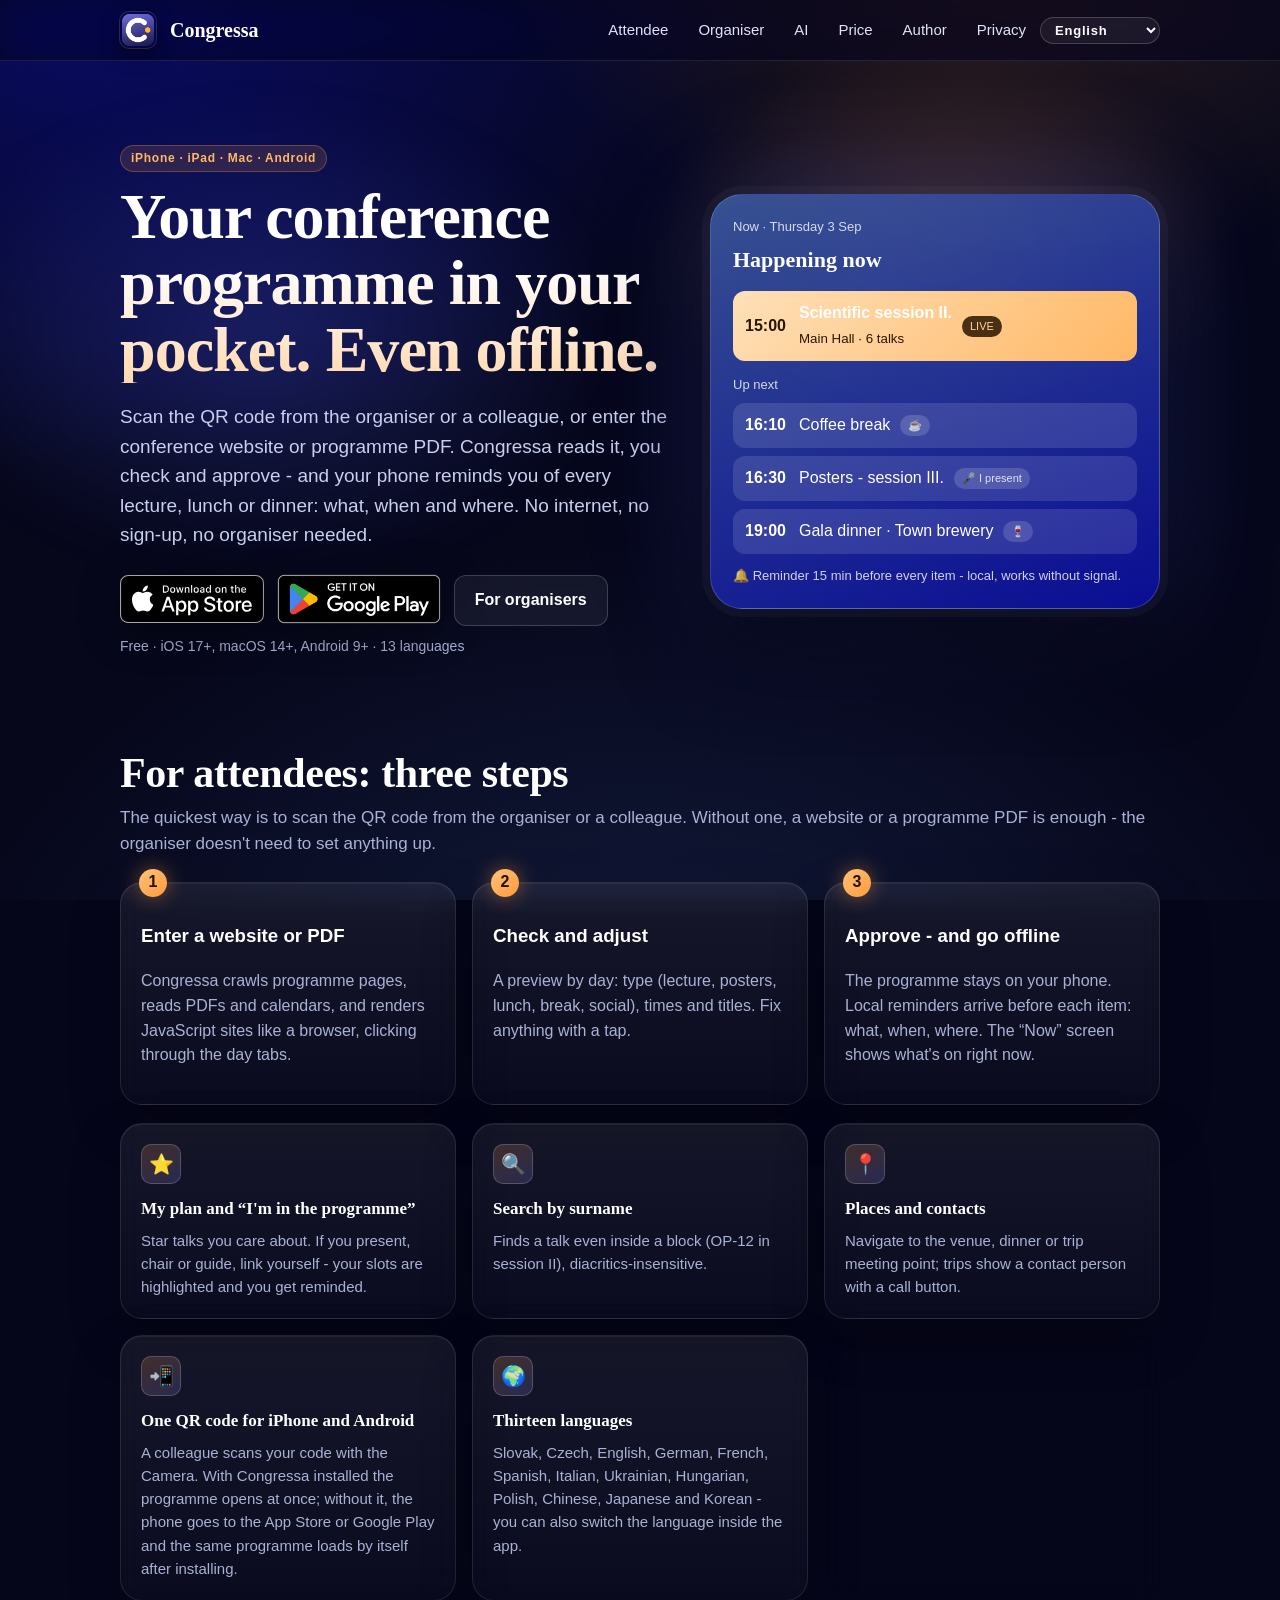
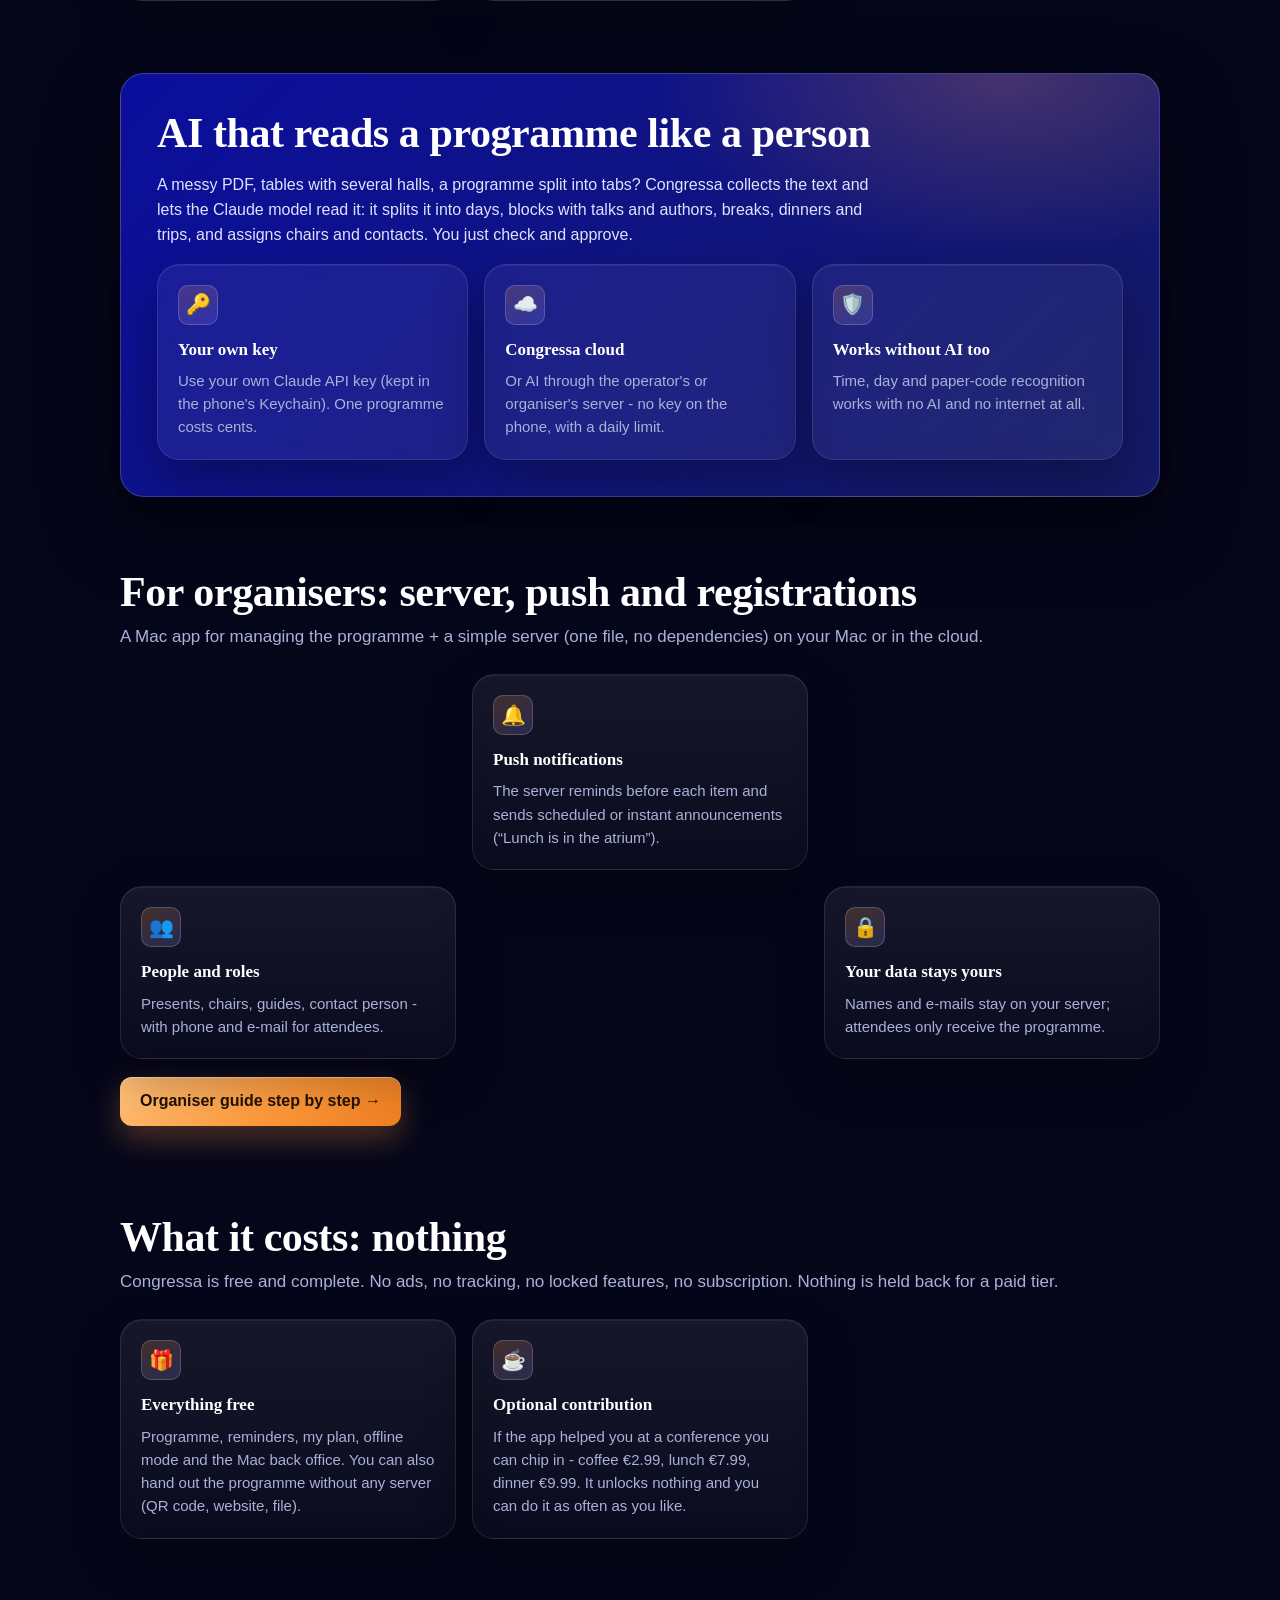
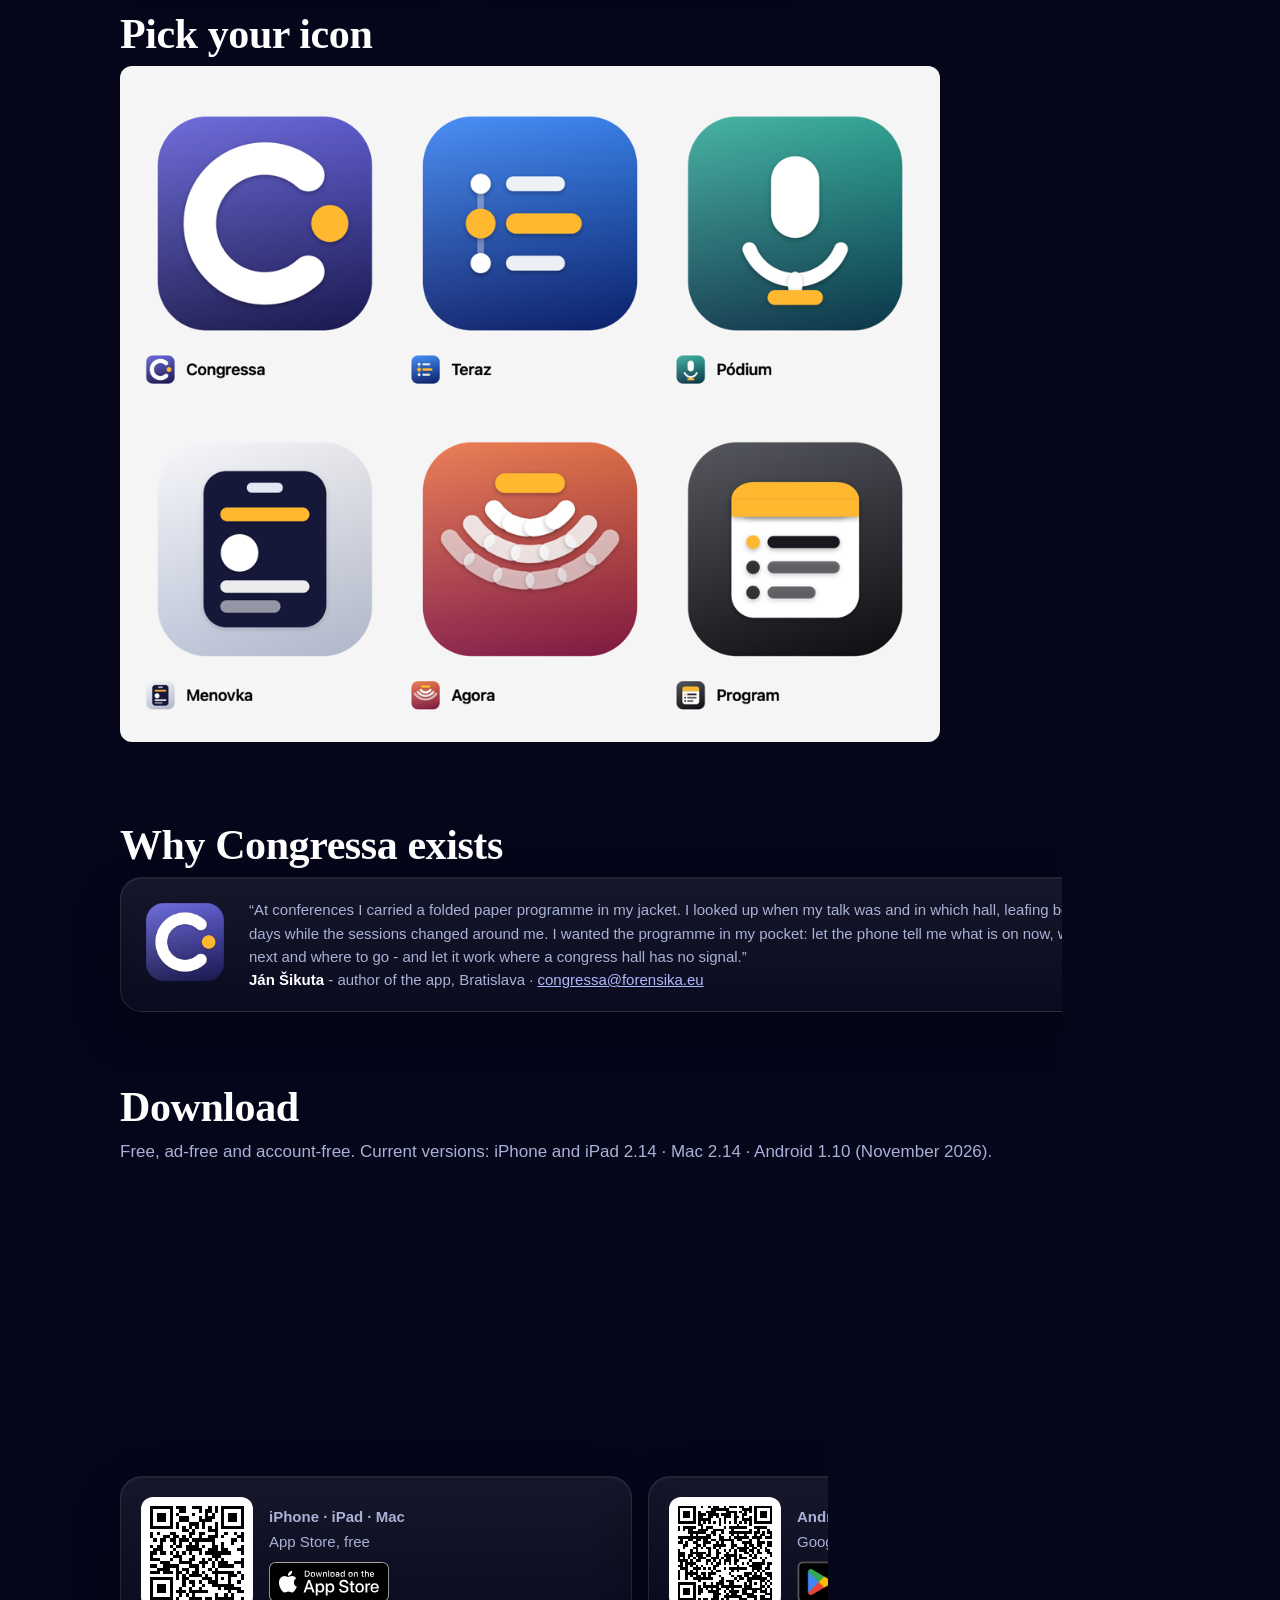
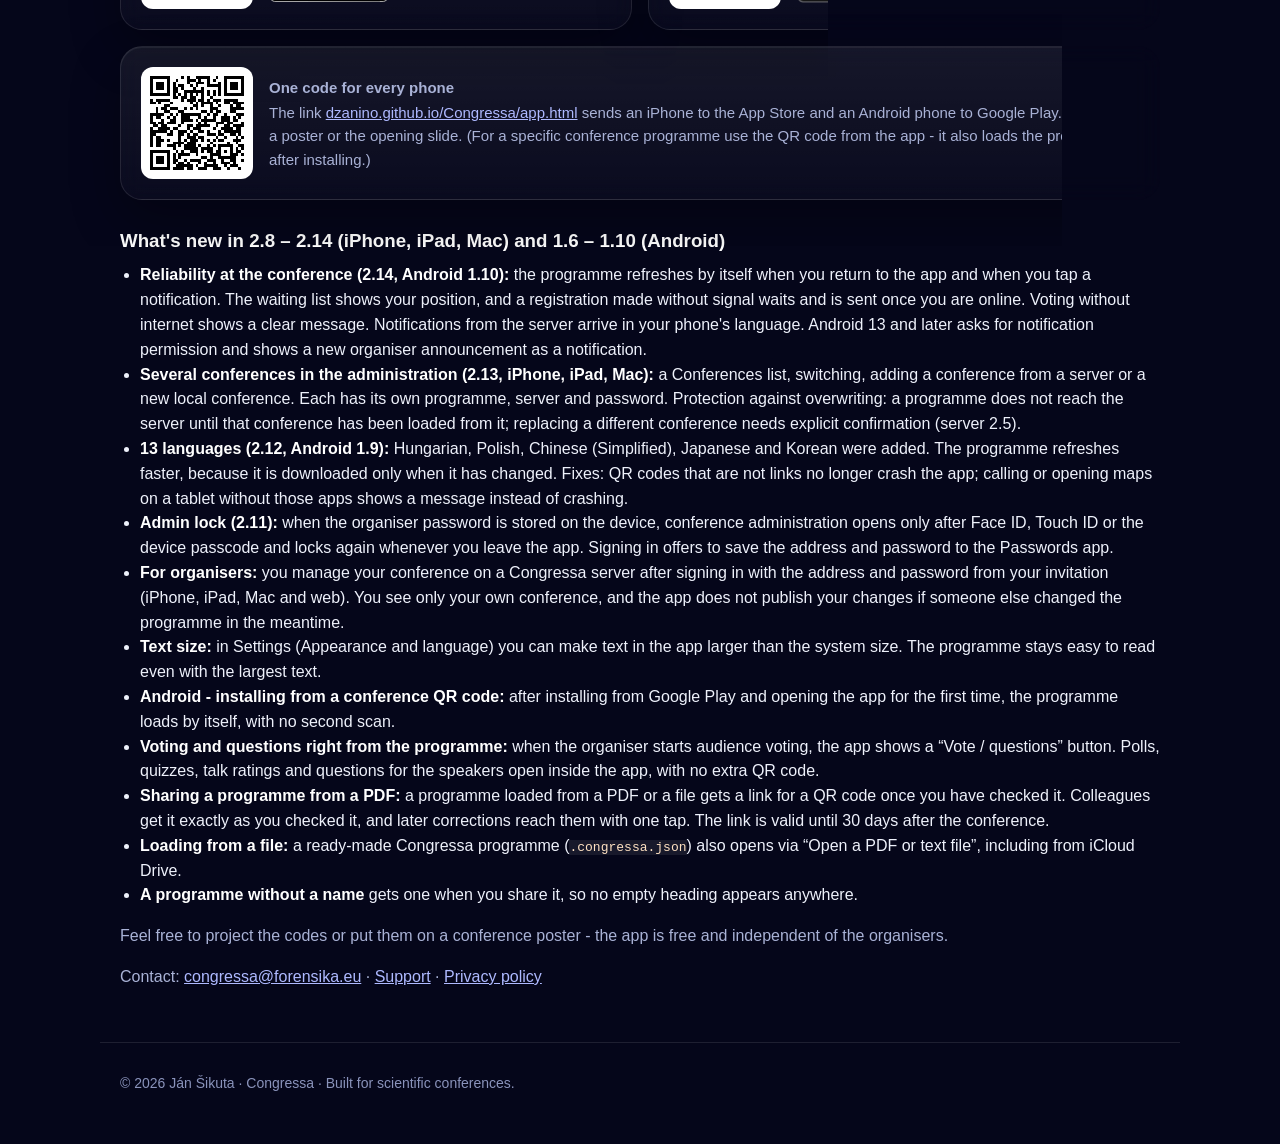
==== commit 0a407129: "Web: Congressa 2.14 a Android 1.10, novinka o spoľahlivosti v 13 jazykoch, server 2.6 pre organizáto" ====
--- a/index.html
+++ b/index.html
@@ -165,13 +165,13 @@
 
 <section id="stiahnut">
   <h2 data-lang="sk">Stiahnuť</h2><h2 data-lang="en" data-k="76">Download</h2>
-  <p class="sub" data-lang="sk">Zadarmo, bez reklám a bez registrácie. Aktuálne verzie: iPhone a iPad 2.13 · Mac 2.13 · Android 1.9 (október 2026).</p>
-  <p class="sub" data-lang="en" data-k="77">Free, ad-free and account-free. Current versions: iPhone and iPad 2.13 · Mac 2.13 · Android 1.9 (October 2026).</p>
+  <p class="sub" data-lang="sk">Zadarmo, bez reklám a bez registrácie. Aktuálne verzie: iPhone a iPad 2.14 · Mac 2.14 · Android 1.10 (november 2026).</p>
+  <p class="sub" data-lang="en" data-k="77">Free, ad-free and account-free. Current versions: iPhone and iPad 2.14 · Mac 2.14 · Android 1.10 (November 2026).</p>
   <table>
     <tr><th data-lang="sk">Platforma</th><th data-lang="en" data-k="78">Platform</th><th data-lang="sk">Stav</th><th data-lang="en" data-k="79">Status</th></tr>
-    <tr><td>iPhone / iPad (iOS 17+)</td><td><span data-lang="sk"><a href="https://apps.apple.com/app/congressa/id6809326421">App Store</a>, verzia 2.13 - zadarmo</span><span data-lang="en" data-k="80"><a href="https://apps.apple.com/app/congressa/id6809326421">App Store</a>, version 2.13 - free</span></td></tr>
-    <tr><td>Mac (macOS 14+) - <span data-lang="sk">organizátor</span><span data-lang="en" data-k="81">organiser</span></td><td><span data-lang="sk"><a href="https://apps.apple.com/app/congressa/id6809326421?platform=mac">Mac App Store</a>, verzia 2.13 - zadarmo</span><span data-lang="en" data-k="82"><a href="https://apps.apple.com/app/congressa/id6809326421?platform=mac">Mac App Store</a>, version 2.13 - free</span></td></tr>
-    <tr><td>Android (9+)</td><td><span data-lang="sk"><a href="https://play.google.com/store/apps/details?id=sk.sikuta.congressa">Google Play</a>, verzia 1.9 - zadarmo</span><span data-lang="en" data-k="83"><a href="https://play.google.com/store/apps/details?id=sk.sikuta.congressa">Google Play</a>, version 1.9 - free</span></td></tr>
+    <tr><td>iPhone / iPad (iOS 17+)</td><td><span data-lang="sk"><a href="https://apps.apple.com/app/congressa/id6809326421">App Store</a>, verzia 2.14 - zadarmo</span><span data-lang="en" data-k="80"><a href="https://apps.apple.com/app/congressa/id6809326421">App Store</a>, version 2.14 - free</span></td></tr>
+    <tr><td>Mac (macOS 14+) - <span data-lang="sk">organizátor</span><span data-lang="en" data-k="81">organiser</span></td><td><span data-lang="sk"><a href="https://apps.apple.com/app/congressa/id6809326421?platform=mac">Mac App Store</a>, verzia 2.14 - zadarmo</span><span data-lang="en" data-k="82"><a href="https://apps.apple.com/app/congressa/id6809326421?platform=mac">Mac App Store</a>, version 2.14 - free</span></td></tr>
+    <tr><td>Android (9+)</td><td><span data-lang="sk"><a href="https://play.google.com/store/apps/details?id=sk.sikuta.congressa">Google Play</a>, verzia 1.10 - zadarmo</span><span data-lang="en" data-k="83"><a href="https://play.google.com/store/apps/details?id=sk.sikuta.congressa">Google Play</a>, version 1.10 - free</span></td></tr>
     <tr><td><span data-lang="sk">Server pre organizátora</span><span data-lang="en" data-k="84">Organiser server</span></td><td><span data-lang="sk">push oznamy, prihlášky s kapacitou a hlasovanie - konferenciu vám založíme na serveri Congressa a pošleme pozvánku s odkazom (<a href="organizator.html#so">ako to funguje</a>)</span><span data-lang="en" data-k="85">push announcements, sign-ups with capacity and voting - we set up your conference on the Congressa server and send you an invitation link (<a href="organizator.html#so">how it works</a>)</span></td></tr>
   </table>
   <div style="margin-top:18px;display:grid;grid-template-columns:repeat(auto-fit,minmax(280px,1fr));gap:16px">
@@ -200,8 +200,9 @@
     </div>
   </div>
 
-  <h3 style="margin:26px 0 8px" data-lang="sk">Novinky vo verziách 2.8 – 2.13 (iPhone, iPad, Mac) a 1.6 – 1.9 (Android)</h3><h3 style="margin:26px 0 8px" data-lang="en" data-k="90">What's new in 2.8 – 2.13 (iPhone, iPad, Mac) and 1.6 – 1.9 (Android)</h3>
+  <h3 style="margin:26px 0 8px" data-lang="sk">Novinky vo verziách 2.8 – 2.14 (iPhone, iPad, Mac) a 1.6 – 1.10 (Android)</h3><h3 style="margin:26px 0 8px" data-lang="en" data-k="90">What's new in 2.8 – 2.14 (iPhone, iPad, Mac) and 1.6 – 1.10 (Android)</h3>
   <ul data-lang="sk" style="margin:0;padding-left:20px;color:var(--ink)">
+    <li><b>Spoľahlivosť na konferencii (2.14, Android 1.10):</b> program sa obnoví sám po návrate do aplikácie a po klepnutí na upozornenie. Čakacia listina sa ukazuje s poradím, prihláška bez signálu čaká na odoslanie a odošle sa, keď budete online. Hlasovanie bez internetu ukáže zrozumiteľnú hlášku. Upozornenia zo servera prichádzajú v jazyku telefónu. Android 13 a novší požiada o povolenie upozornení a nový oznam organizátora ukáže ako upozornenie.</li>
     <li><b>Viac konferencií v administrácii (2.13, iPhone, iPad, Mac):</b> zoznam Konferencie, prepínanie, pridanie konferencie zo servera alebo nová lokálna konferencia. Každá má vlastný program, server a heslo. Ochrana pred prepísaním: program sa na server nedostane, kým sa z neho konferencia nenačíta; inú konferenciu nahradíte len s výslovným potvrdením (server 2.5).</li>
     <li><b>13 jazykov (2.12, Android 1.9):</b> pribudla maďarčina, poľština, čínština (zjednodušená), japončina a kórejčina. Program sa obnovuje rýchlejšie, lebo sa sťahuje, len keď sa zmenil. Opravy: QR kódy, ktoré nie sú odkazom, už aplikáciu nezhodia; volanie alebo mapy na tablete bez týchto aplikácií ukážu hlášku namiesto pádu.</li>
     <li><b>Zámok administrácie (2.11):</b> ak je v zariadení uložené heslo organizátora, administrácia sa otvorí až po Face ID, Touch ID alebo kóde zariadenia a po opustení aplikácie sa znova zamkne. Prihlásenie ponúkne uloženie adresy a hesla do aplikácie Heslá.</li>
@@ -214,6 +215,7 @@
     <li><b>Program bez názvu</b> dostane pri zdieľaní názov a nikde sa neukáže prázdny nadpis.</li>
   </ul>
   <ul data-lang="en" data-k="91" style="margin:0;padding-left:20px;color:var(--ink)">
+    <li><b>Reliability at the conference (2.14, Android 1.10):</b> the programme refreshes by itself when you return to the app and when you tap a notification. The waiting list shows your position, and a registration made without signal waits and is sent once you are online. Voting without internet shows a clear message. Notifications from the server arrive in your phone's language. Android 13 and later asks for notification permission and shows a new organiser announcement as a notification.</li>
     <li><b>Several conferences in the administration (2.13, iPhone, iPad, Mac):</b> a Conferences list, switching, adding a conference from a server or a new local conference. Each has its own programme, server and password. Protection against overwriting: a programme does not reach the server until that conference has been loaded from it; replacing a different conference needs explicit confirmation (server 2.5).</li>
     <li><b>13 languages (2.12, Android 1.9):</b> Hungarian, Polish, Chinese (Simplified), Japanese and Korean were added. The programme refreshes faster, because it is downloaded only when it has changed. Fixes: QR codes that are not links no longer crash the app; calling or opening maps on a tablet without those apps shows a message instead of crashing.</li>
     <li><b>Admin lock (2.11):</b> when the organiser password is stored on the device, conference administration opens only after Face ID, Touch ID or the device passcode and locks again whenever you leave the app. Signing in offers to save the address and password to the Passwords app.</li>
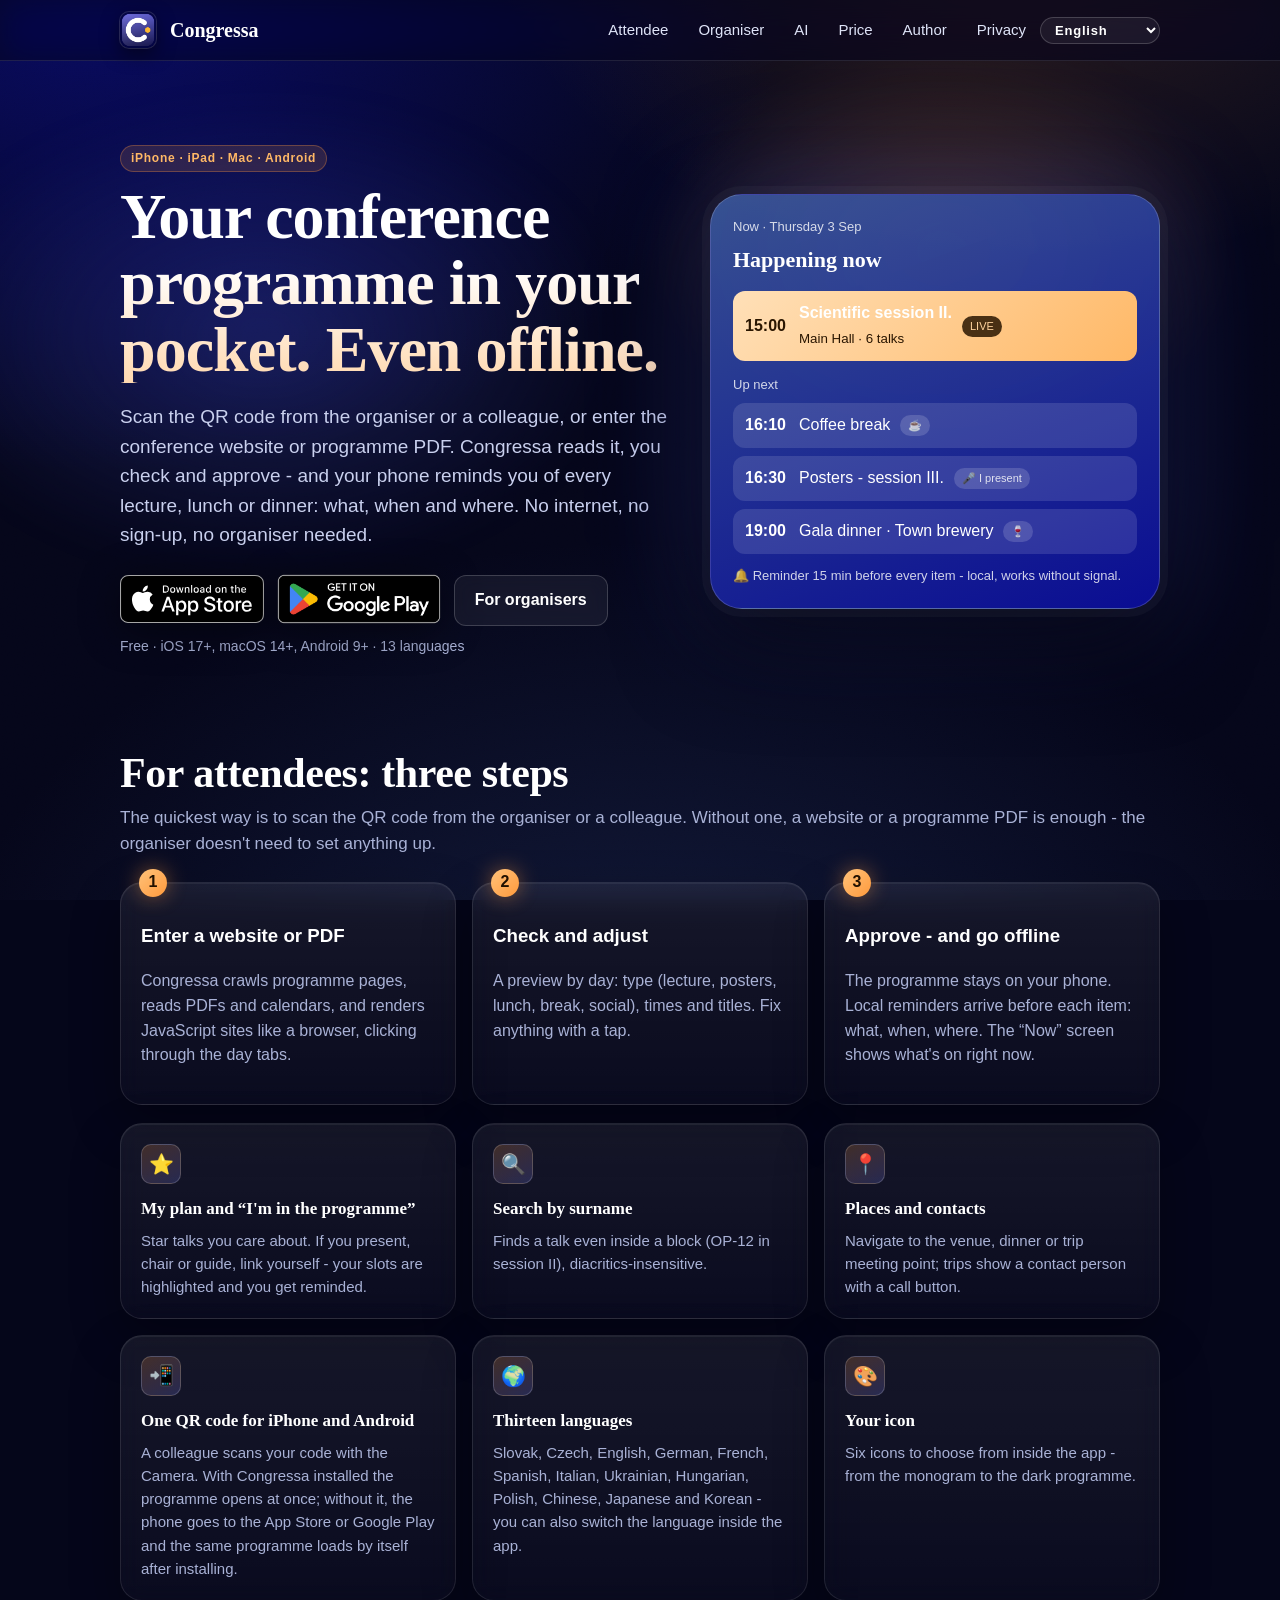
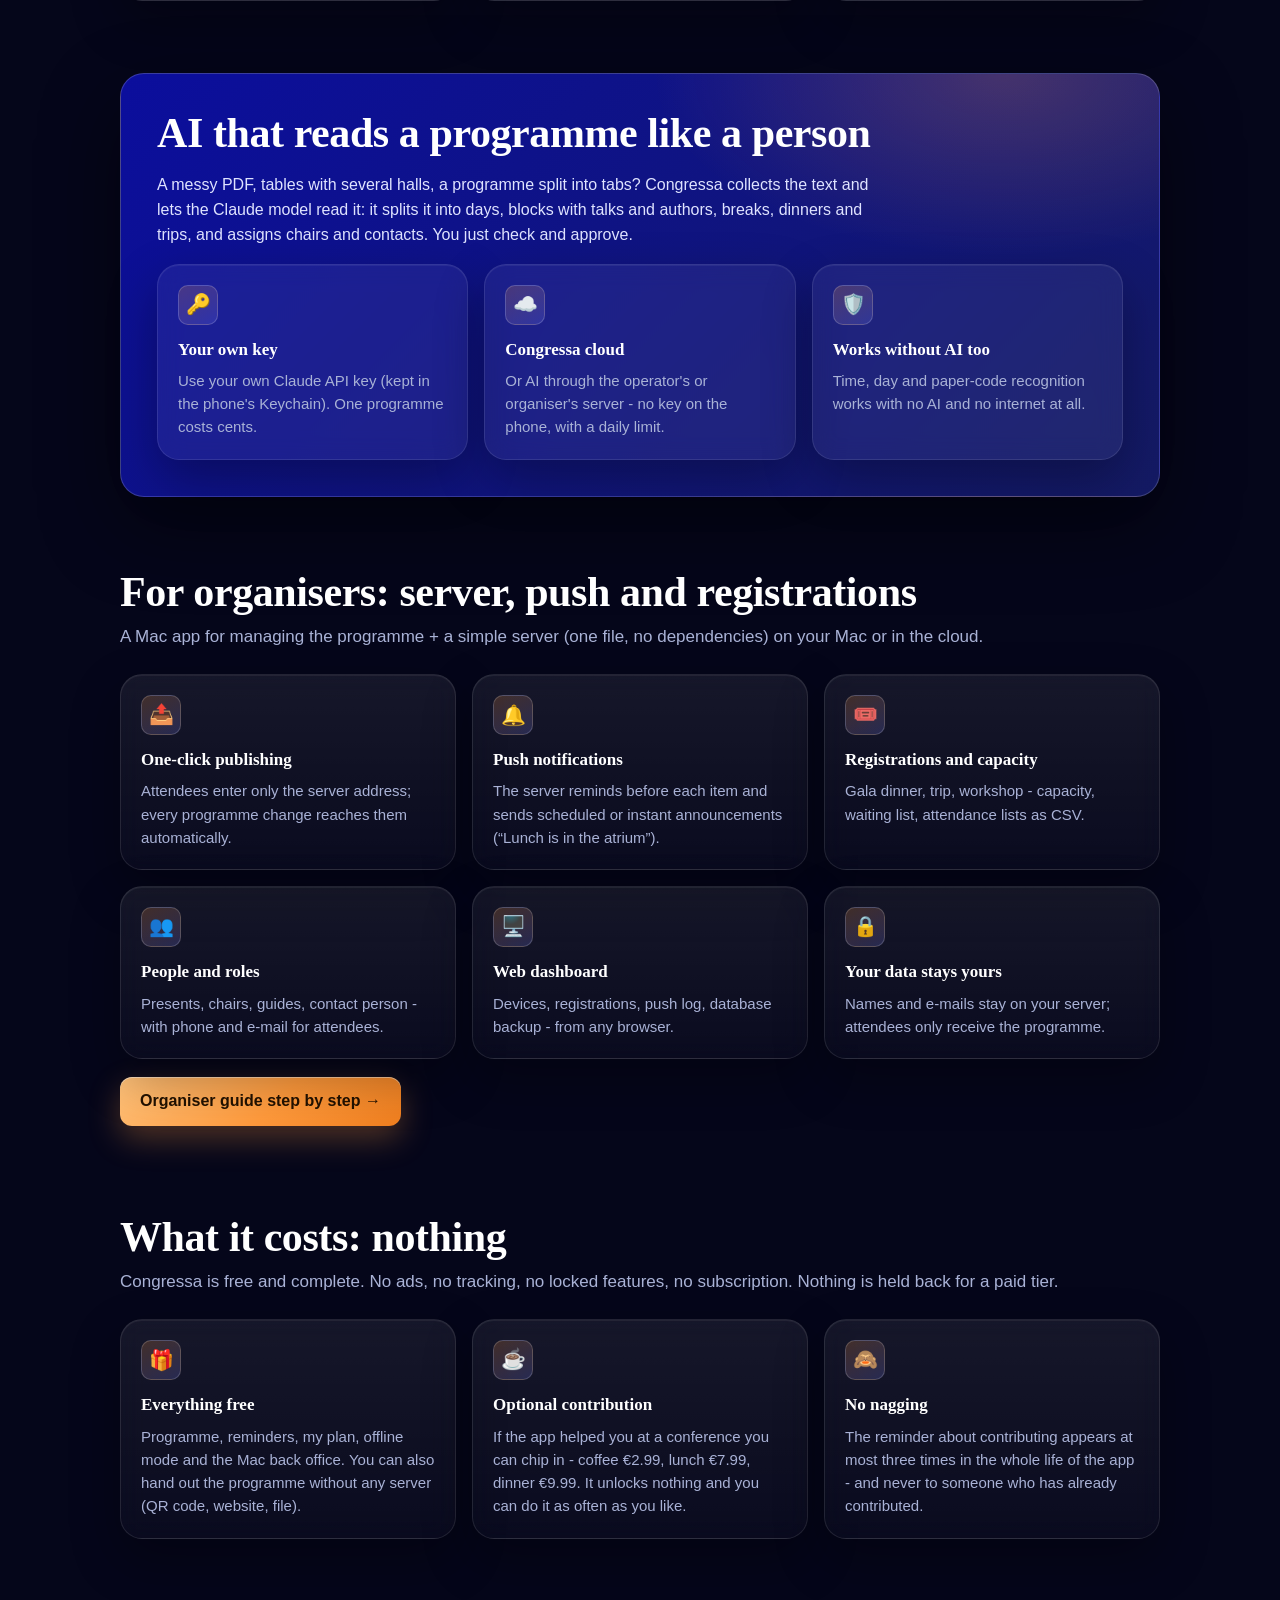
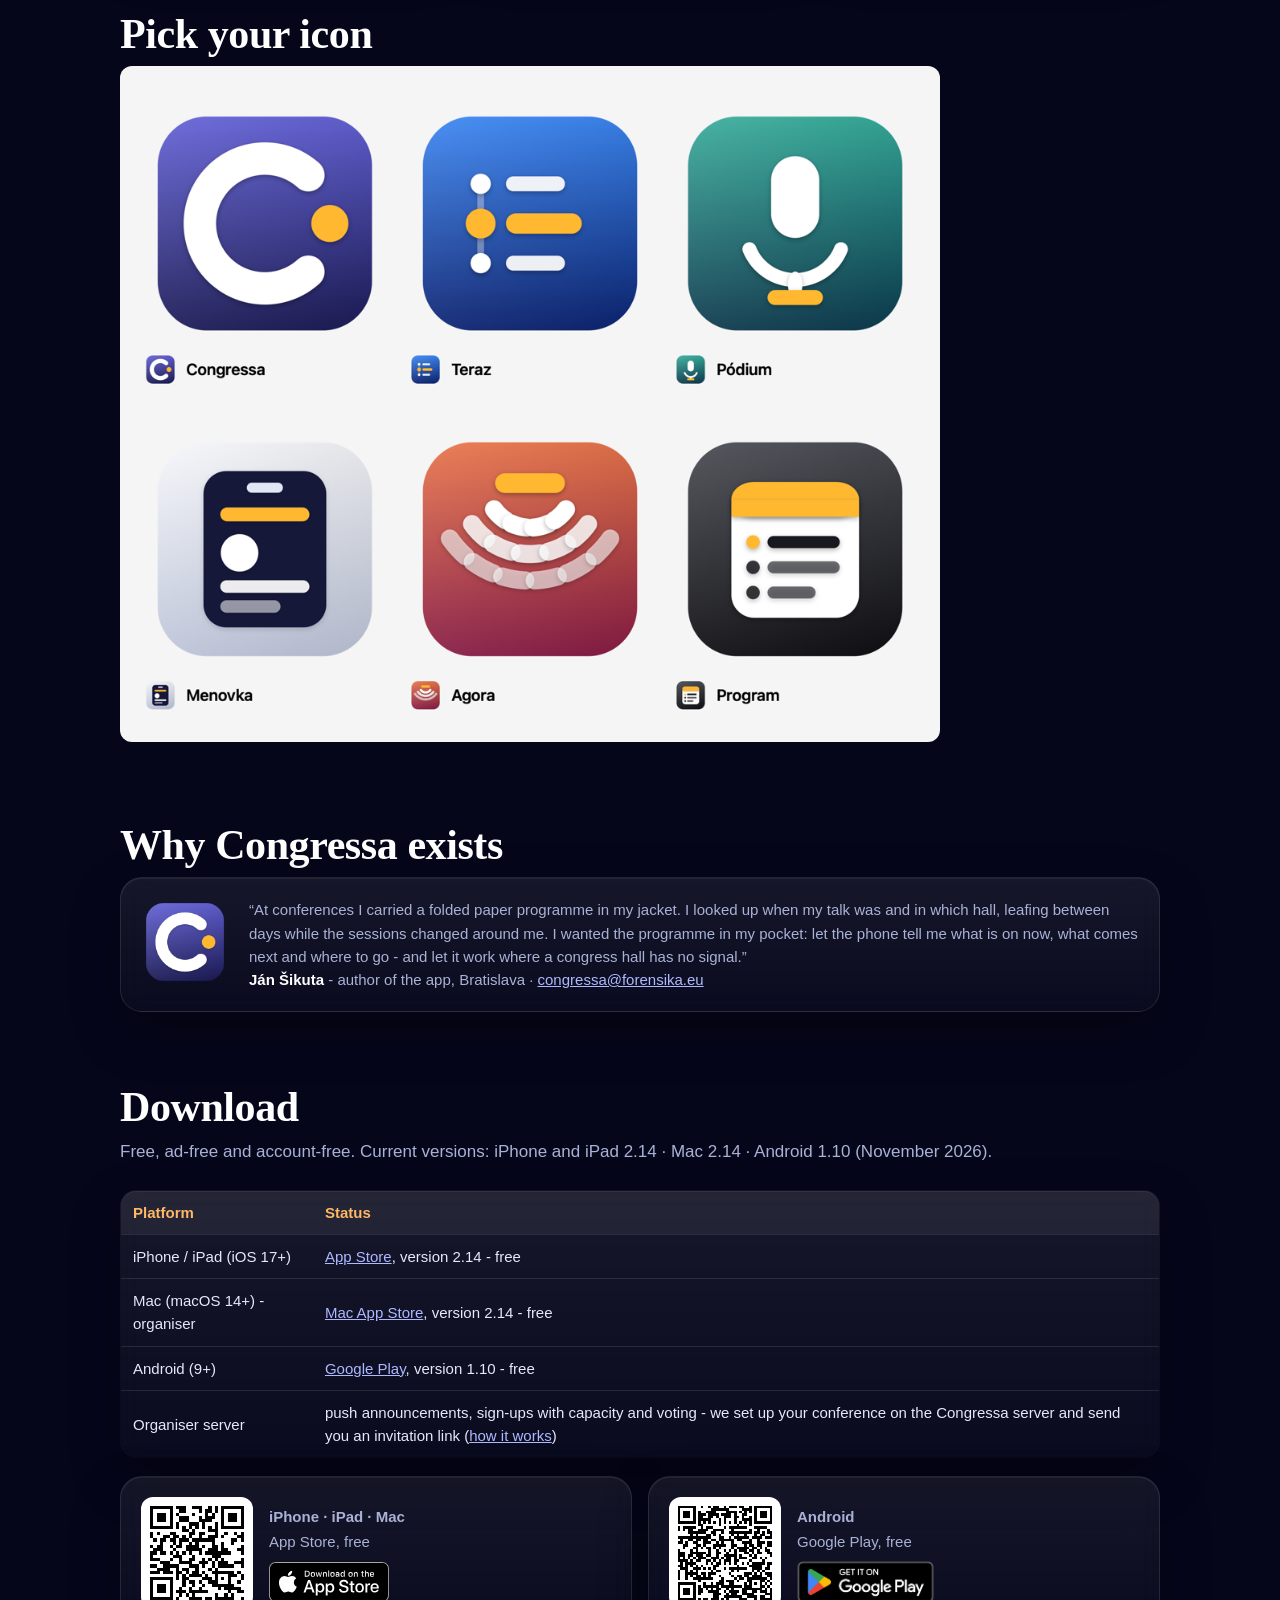
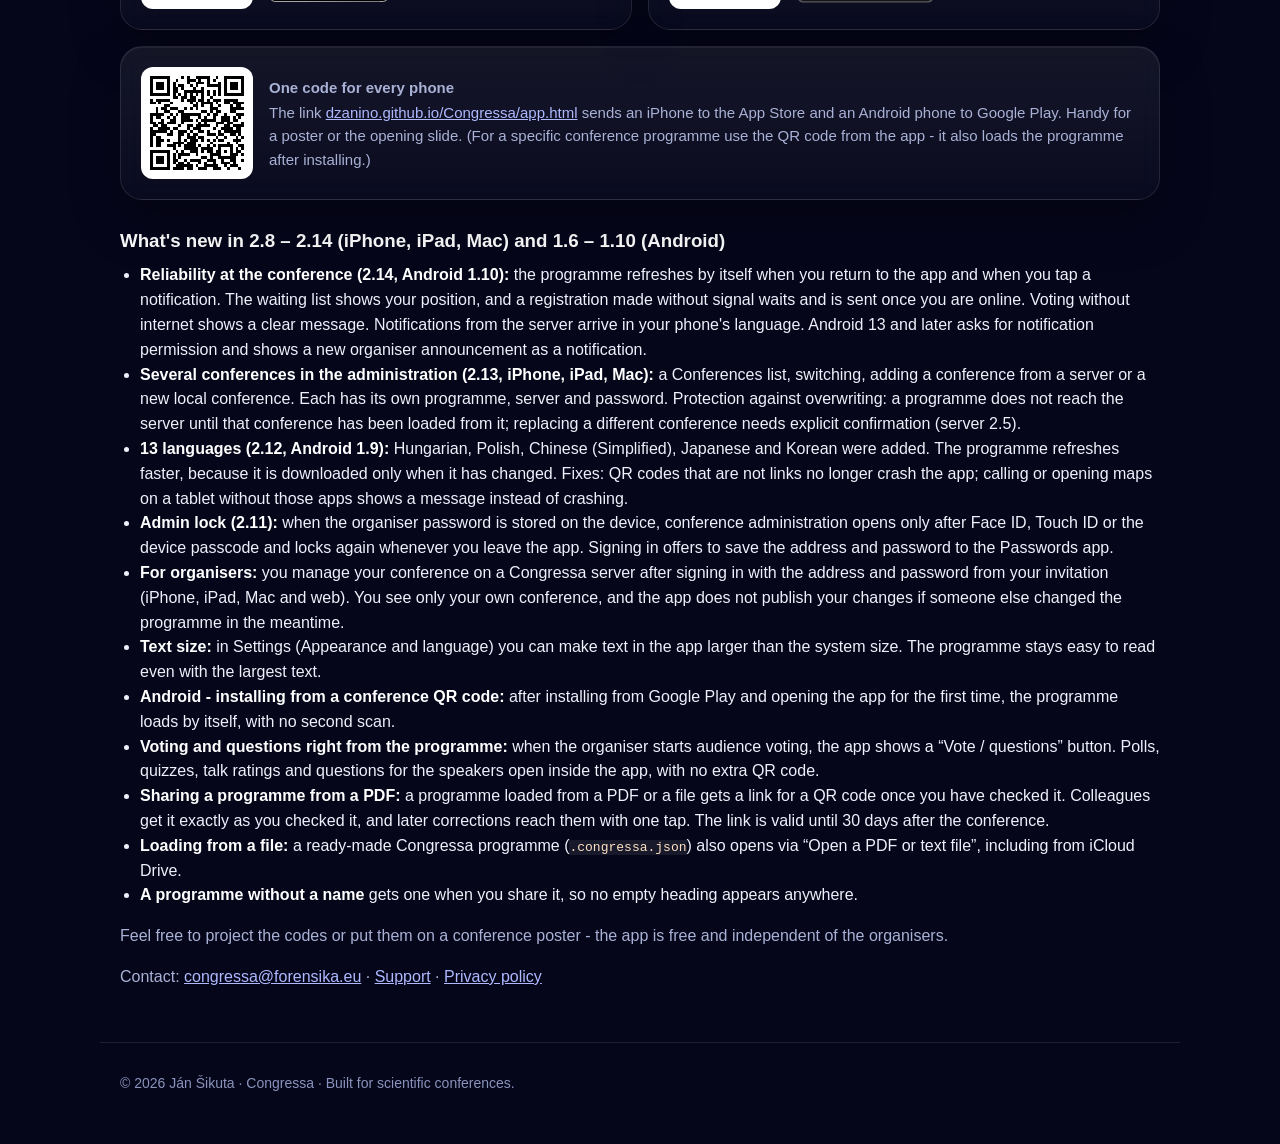
==== commit c0a7f7f8: "Kanonické adresy a náhľadový obrázok" ====
--- a/index.html
+++ b/index.html
@@ -3,6 +3,7 @@
 <head>
 <meta charset="utf-8">
 <meta name="viewport" content="width=device-width, initial-scale=1">
+<link rel="canonical" href="https://dzanino.github.io/Congressa/">
 <title>Congressa - program konferencie vo vrecku, aj offline</title>
 <meta name="description" content="Congressa: program konferencie vo vrecku pre iPhone, iPad, Mac a Android. Naskenujte QR kód alebo zadajte web či PDF programu - telefón vás upozorní na každú prednášku, obed či večeru, aj bez internetu. Zadarmo, v 13 jazykoch.">
 <meta name="apple-itunes-app" content="app-id=6809326421">
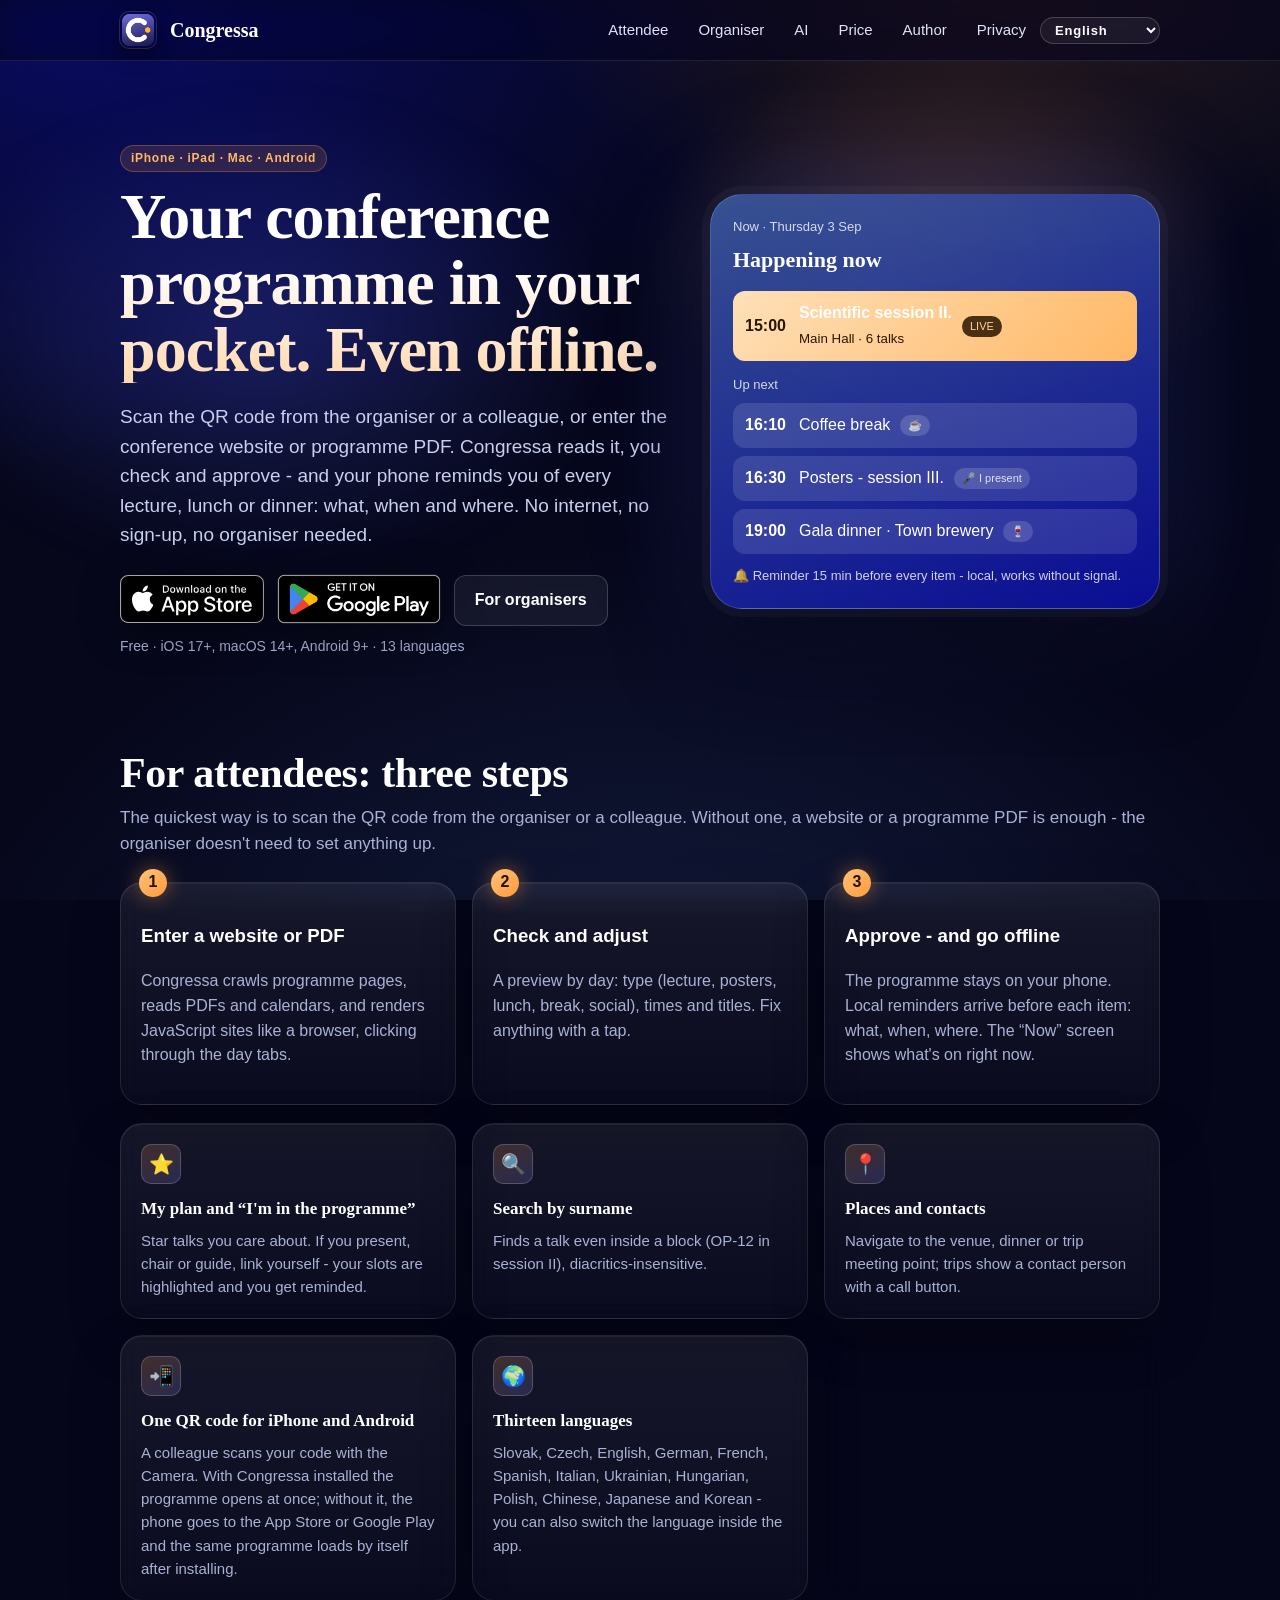
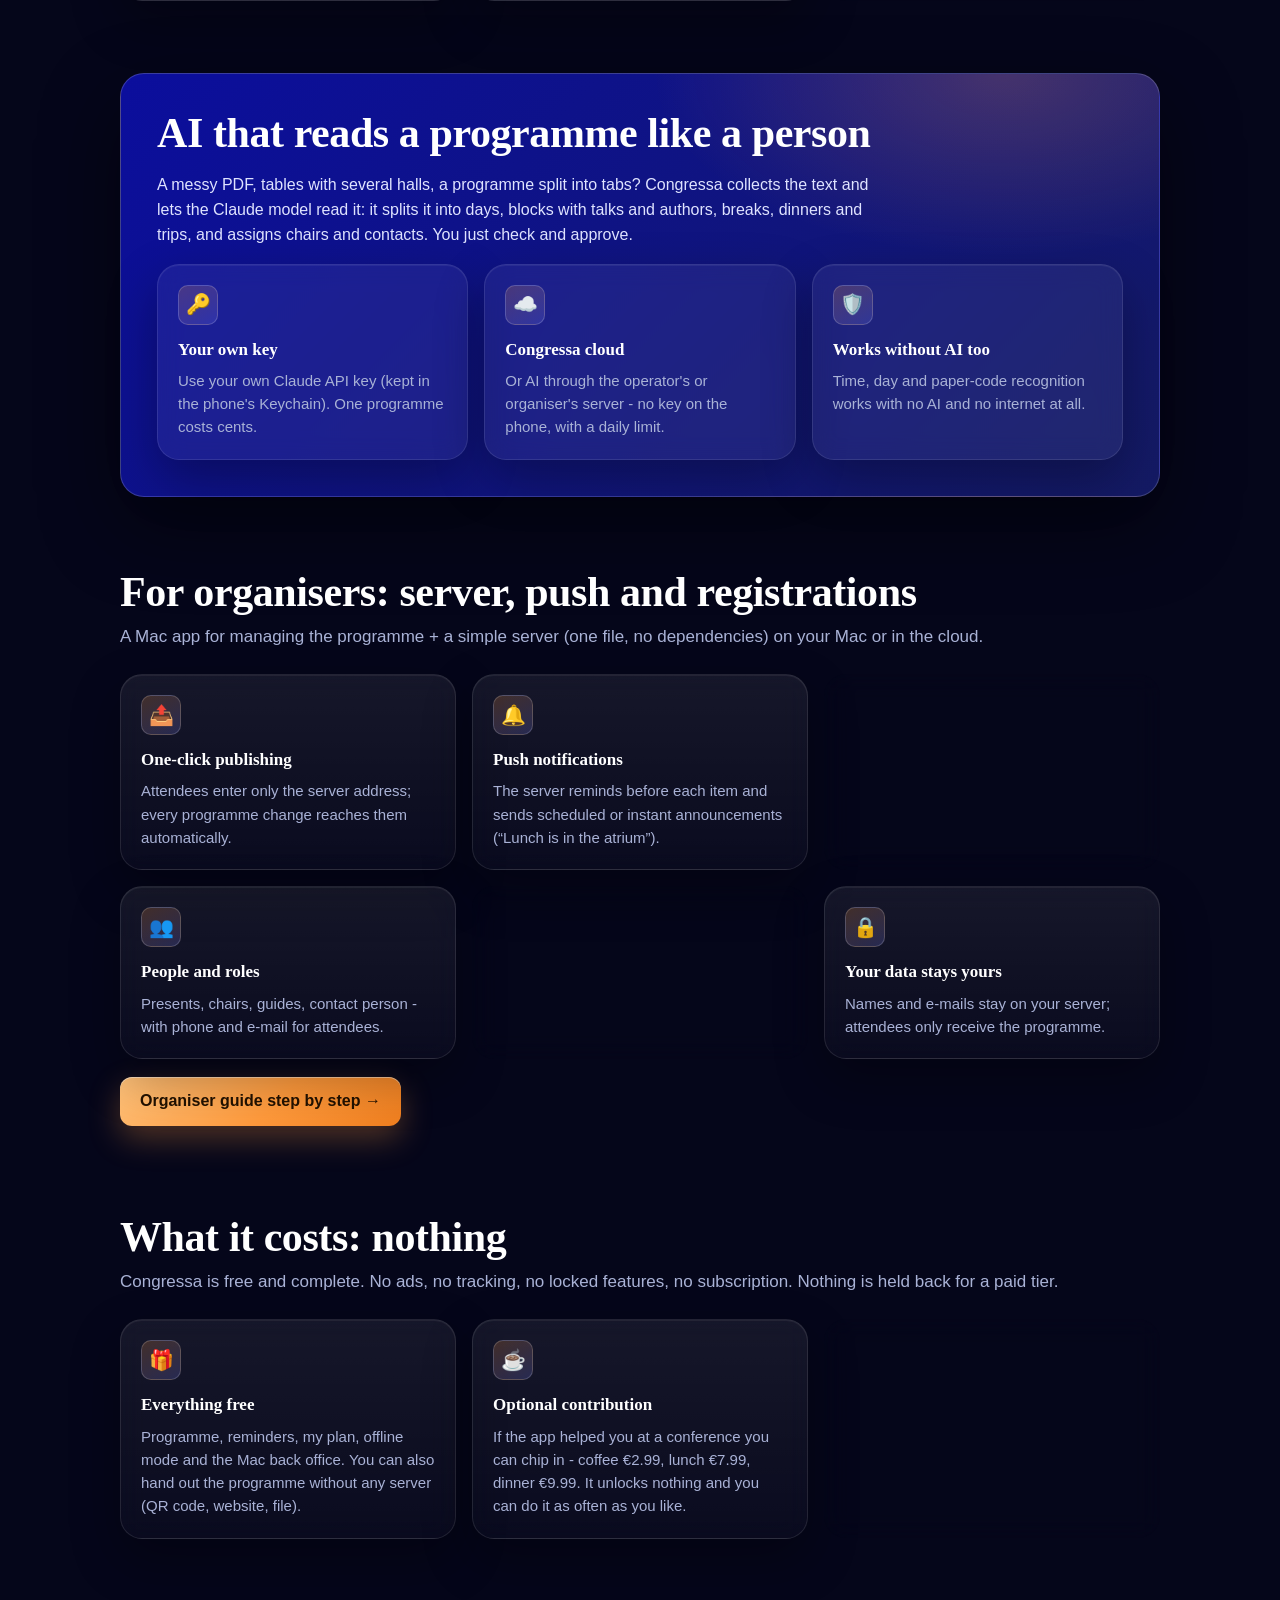
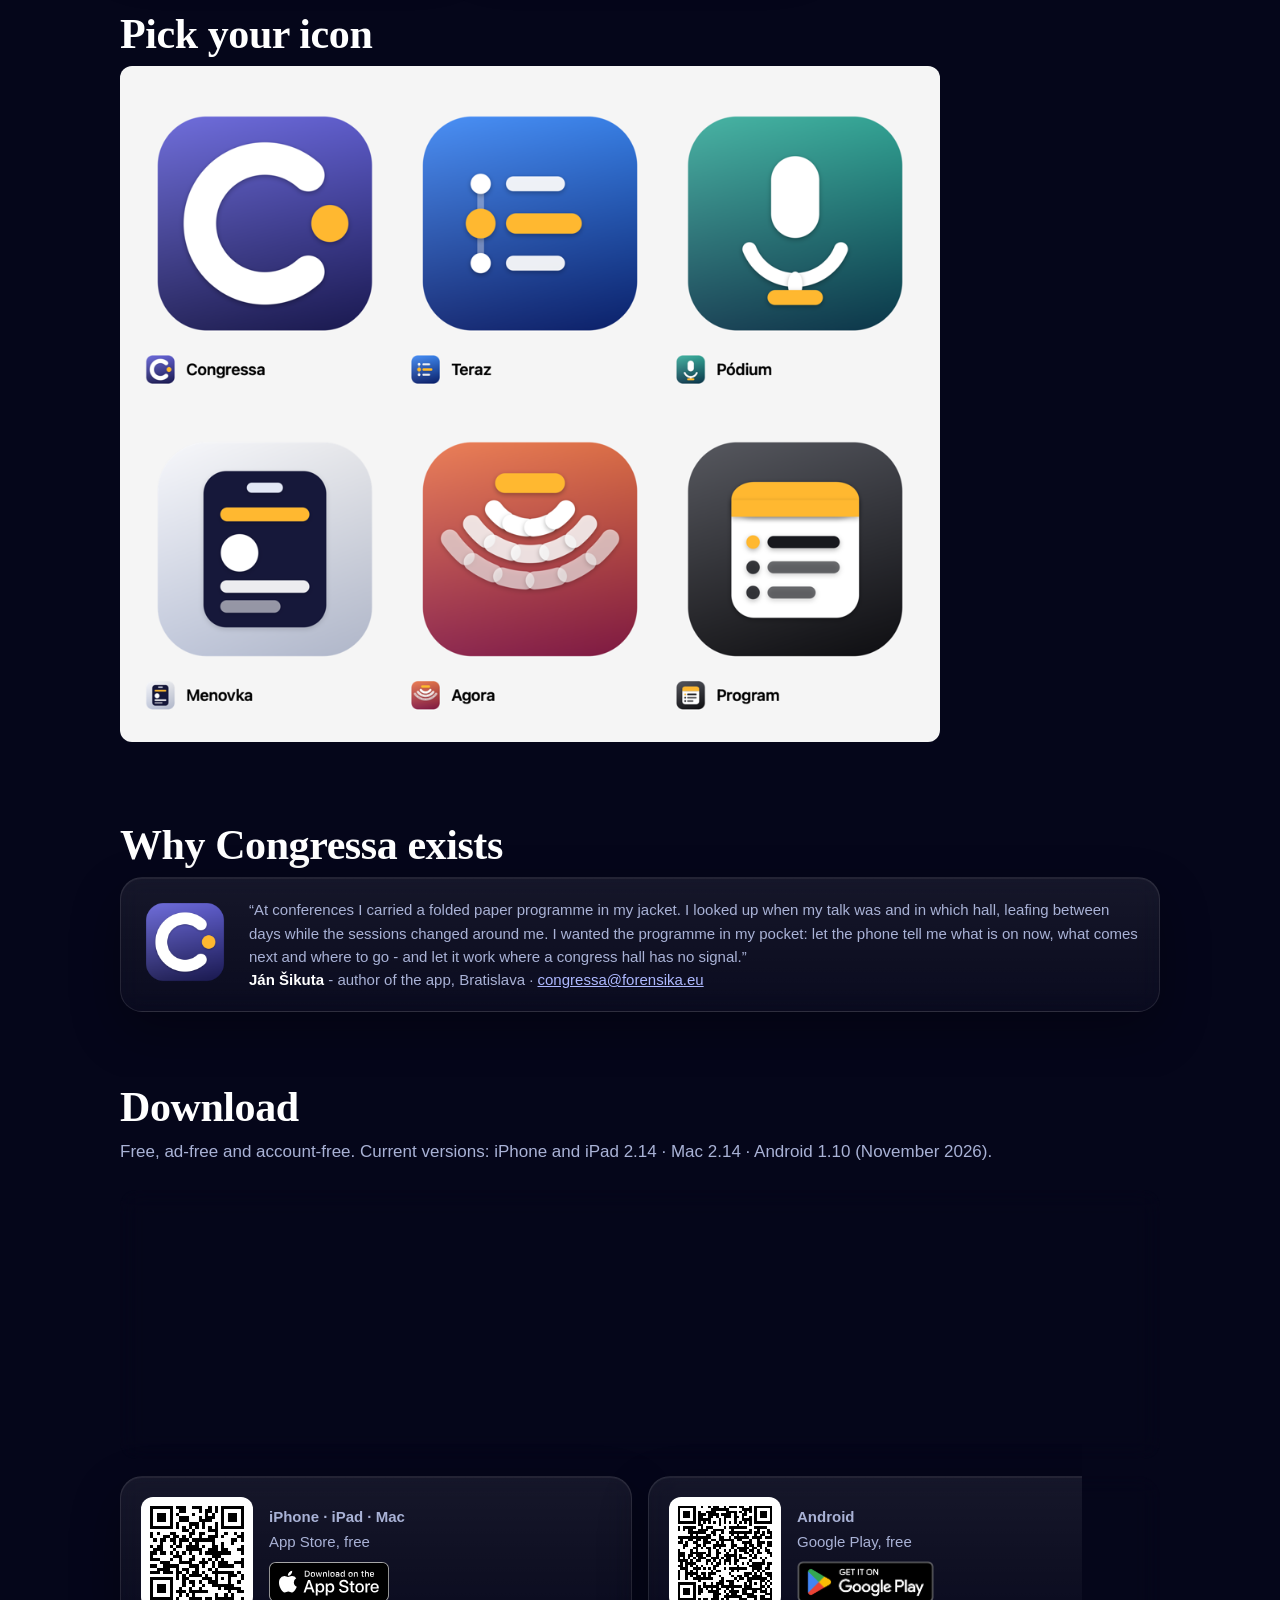
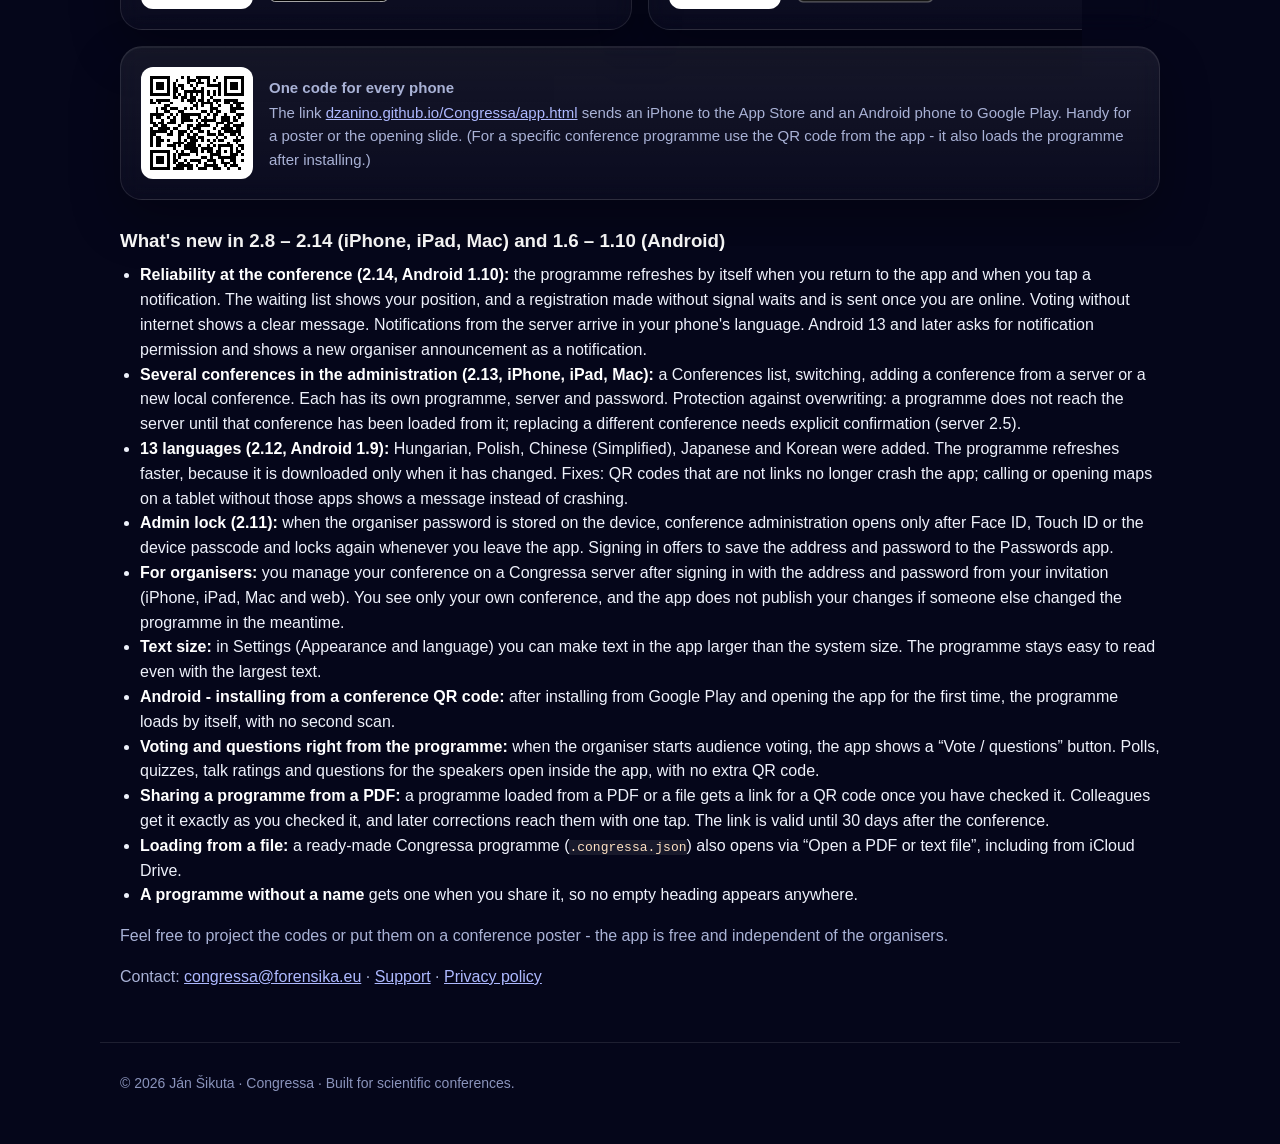
==== commit 6b2735e9: "Bezpečnostná politika, prepínač jazyka bez inline kódu, absolútny náhľadový obrázok" ====
--- a/index.html
+++ b/index.html
@@ -1,7 +1,7 @@
 <!doctype html>
 <html lang="sk">
 <head>
-<meta charset="utf-8">
+<meta charset="utf-8"><meta http-equiv="Content-Security-Policy" content="default-src 'self'; script-src 'self' 'sha256-hm8ApnbfBUoqyHMP0An/HOlRIz8AHLKqJweVpCW1M1I='; style-src 'self' 'unsafe-inline'; img-src 'self' data:; font-src 'self' data:; media-src 'self'; connect-src 'self' https://abacus.jasoncameron.dev; object-src 'none'; base-uri 'self'; form-action 'none'; upgrade-insecure-requests"><meta name="referrer" content="strict-origin-when-cross-origin">
 <meta name="viewport" content="width=device-width, initial-scale=1">
 <link rel="canonical" href="https://dzanino.github.io/Congressa/">
 <title>Congressa - program konferencie vo vrecku, aj offline</title>
@@ -9,7 +9,7 @@
 <meta name="apple-itunes-app" content="app-id=6809326421">
 <meta property="og:title" content="Congressa - program konferencie vo vrecku">
 <meta property="og:description" content="Zadarmo pre iPhone, iPad, Mac a Android. QR kód, web alebo PDF → program offline s pripomienkami. Organizátor: server, push, prihlášky.">
-<meta property="og:image" content="assets/icon-512.png">
+<meta property="og:image" content="https://dzanino.github.io/Congressa/assets/icon-512.png">
 <link rel="icon" href="assets/icon-256.png">
 <style>
   :root{--ink:#0f172a;--muted:#64748b;--brand:#0B0E9D;--brand2:#3f5ea7;--bg:#f6f7fb;--card:#fff;--line:#e5e7ef;--accent:#e0801f}
@@ -62,7 +62,7 @@
   <a class="hide" href="#cena"><span data-lang="sk">Cena</span><span data-lang="en" data-k="3">Price</span></a>
   <a class="hide" href="#autor"><span data-lang="sk">Autor</span><span data-lang="en" data-k="4">Author</span></a>
   <a class="hide" href="privacy.html"><span data-lang="sk">Súkromie</span><span data-lang="en" data-k="5">Privacy</span></a>
-  <select class="lang" id="langsel" aria-label="Language / Jazyk" onchange="setLang(this.value)"><option value="sk">Slovenčina</option><option value="cs">Čeština</option><option value="en">English</option><option value="de">Deutsch</option><option value="fr">Français</option><option value="es">Español</option><option value="it">Italiano</option><option value="uk">Українська</option><option value="hu">Magyar</option><option value="pl">Polski</option><option value="zh">简体中文</option><option value="ja">日本語</option><option value="ko">한국어</option></select>
+  <select class="lang" id="langsel" aria-label="Language / Jazyk"><option value="sk">Slovenčina</option><option value="cs">Čeština</option><option value="en">English</option><option value="de">Deutsch</option><option value="fr">Français</option><option value="es">Español</option><option value="it">Italiano</option><option value="uk">Українська</option><option value="hu">Magyar</option><option value="pl">Polski</option><option value="zh">简体中文</option><option value="ja">日本語</option><option value="ko">한국어</option></select>
 </div></header>
 
 <div class="hero">
@@ -258,6 +258,7 @@
   document.head.appendChild(s);
 }
 function toggleLang(){setLang(document.documentElement.lang==='sk'?'en':'sk')}
+(function(){var s=document.getElementById('langsel');if(s)s.addEventListener('change',function(){setLang(this.value)});})();
 (function(){var l=null;try{l=localStorage.getItem('congressa_lang')}catch(e){}
   if(LANGS.indexOf(l)<0){l='en';var nl=(navigator.languages&&navigator.languages.length?navigator.languages:[navigator.language||'en']);
     for(var i=0;i<nl.length;i++){var c=(nl[i]||'').slice(0,2).toLowerCase();if(LANGS.indexOf(c)>=0){l=c;break}}}
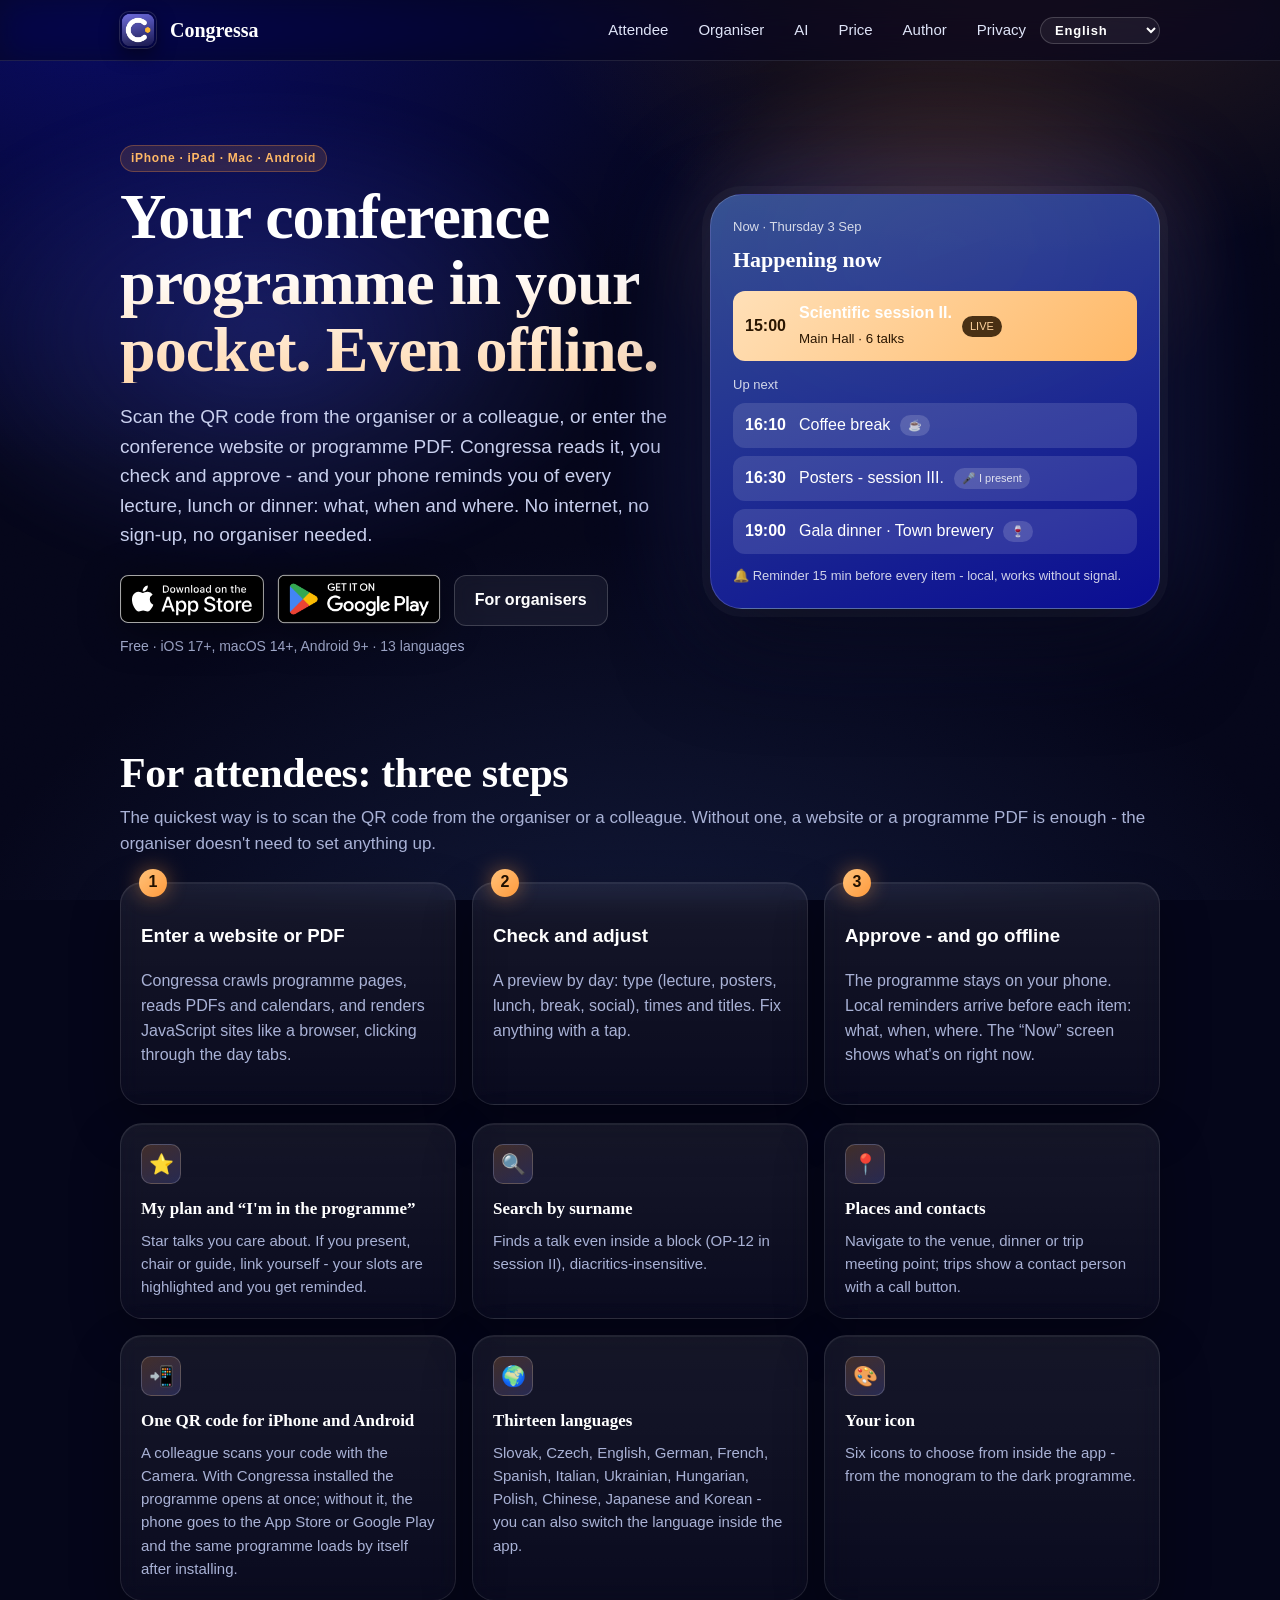
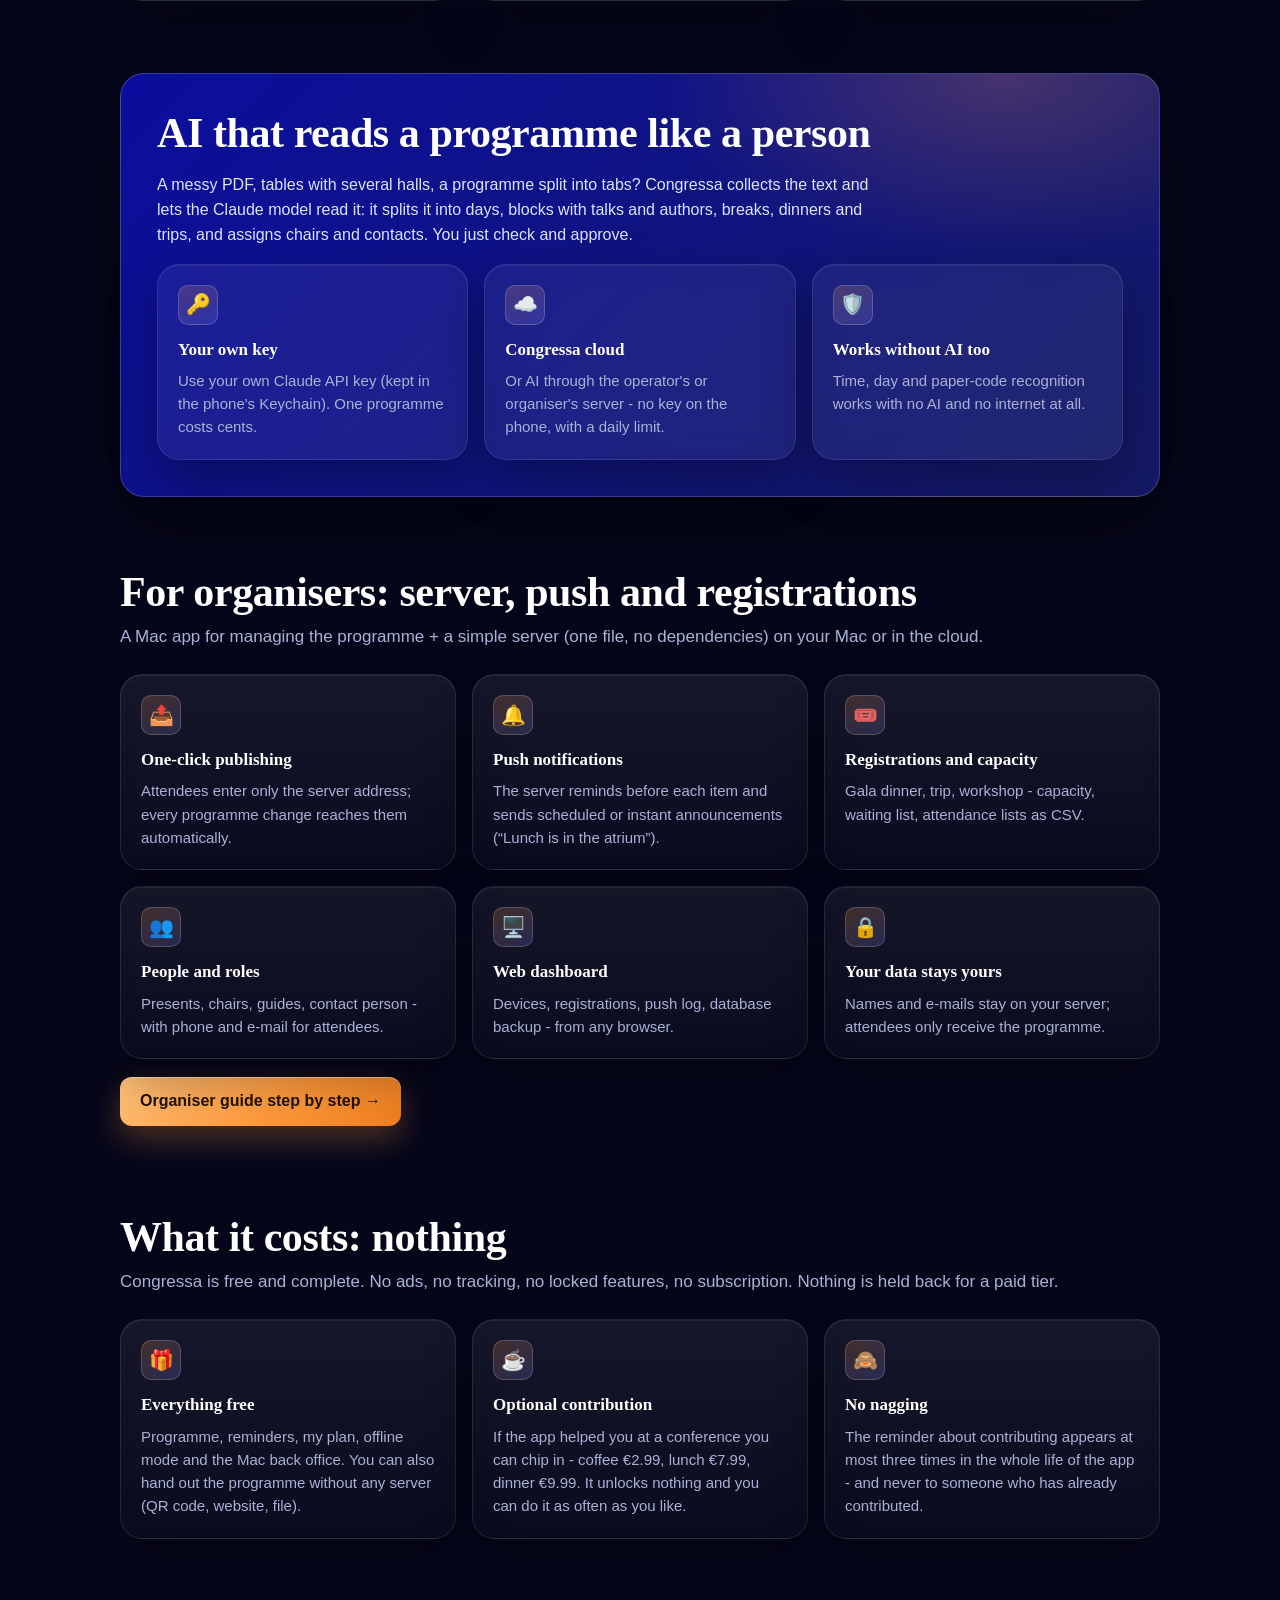
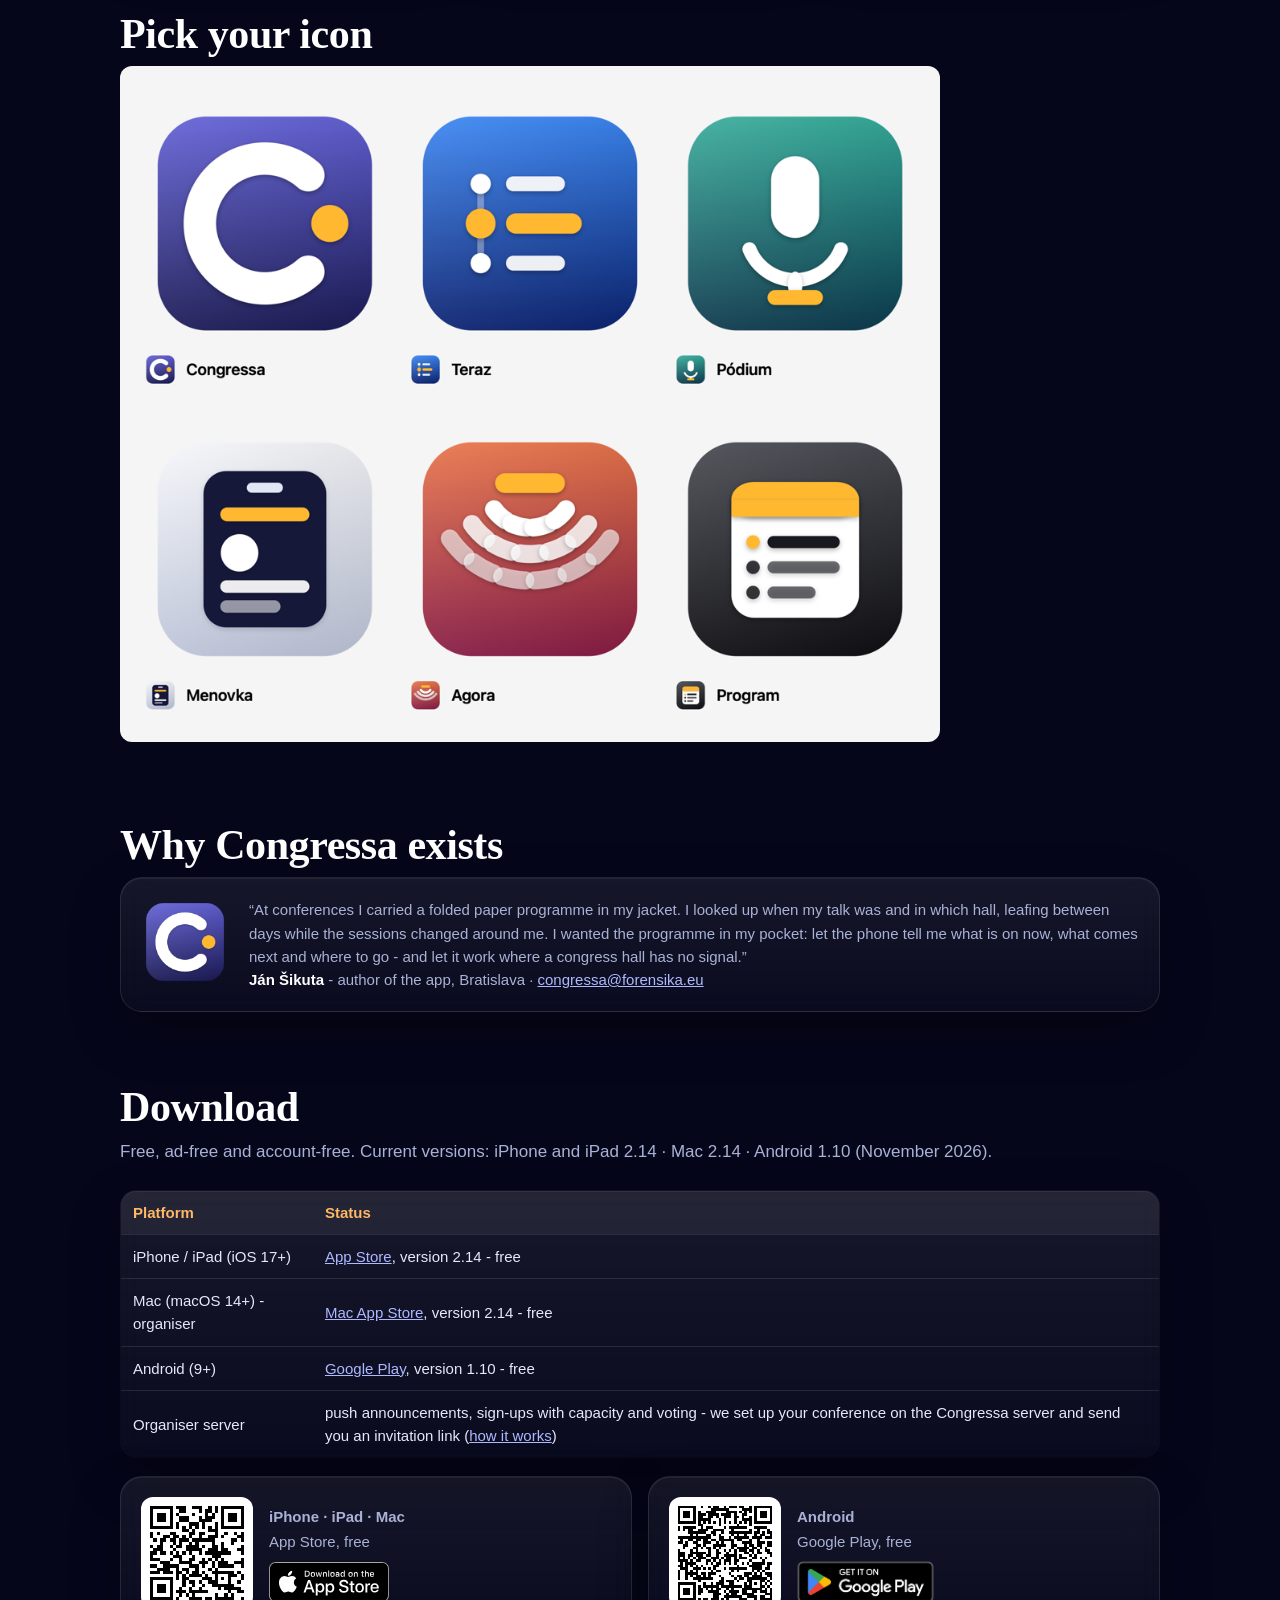
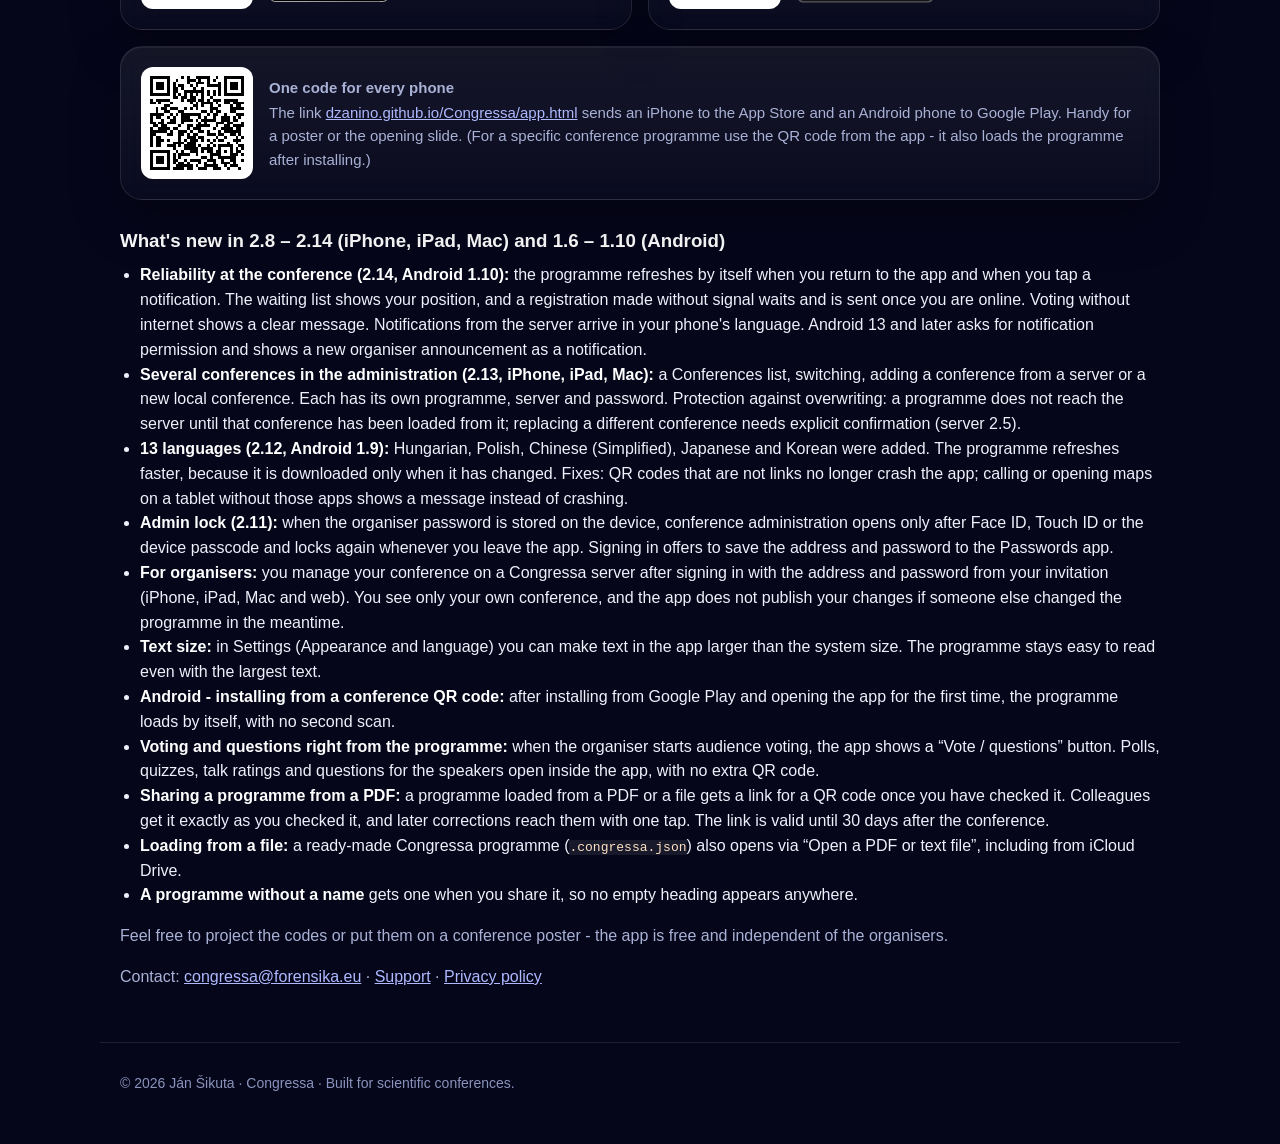
==== commit 29dea1f0: "Počítadlo návštev GoatCounter namiesto abacus" ====
--- a/index.html
+++ b/index.html
@@ -1,7 +1,7 @@
 <!doctype html>
 <html lang="sk">
 <head>
-<meta charset="utf-8"><meta http-equiv="Content-Security-Policy" content="default-src 'self'; script-src 'self' 'sha256-hm8ApnbfBUoqyHMP0An/HOlRIz8AHLKqJweVpCW1M1I='; style-src 'self' 'unsafe-inline'; img-src 'self' data:; font-src 'self' data:; media-src 'self'; connect-src 'self' https://abacus.jasoncameron.dev; object-src 'none'; base-uri 'self'; form-action 'none'; upgrade-insecure-requests"><meta name="referrer" content="strict-origin-when-cross-origin">
+<meta charset="utf-8"><meta http-equiv="Content-Security-Policy" content="default-src 'self'; script-src 'self' 'sha256-hm8ApnbfBUoqyHMP0An/HOlRIz8AHLKqJweVpCW1M1I='; style-src 'self' 'unsafe-inline'; img-src 'self' data:; font-src 'self' data:; media-src 'self'; connect-src 'self' https://forensika.goatcounter.com; object-src 'none'; base-uri 'self'; form-action 'none'; upgrade-insecure-requests"><meta name="referrer" content="strict-origin-when-cross-origin">
 <meta name="viewport" content="width=device-width, initial-scale=1">
 <link rel="canonical" href="https://dzanino.github.io/Congressa/">
 <title>Congressa - program konferencie vo vrecku, aj offline</title>
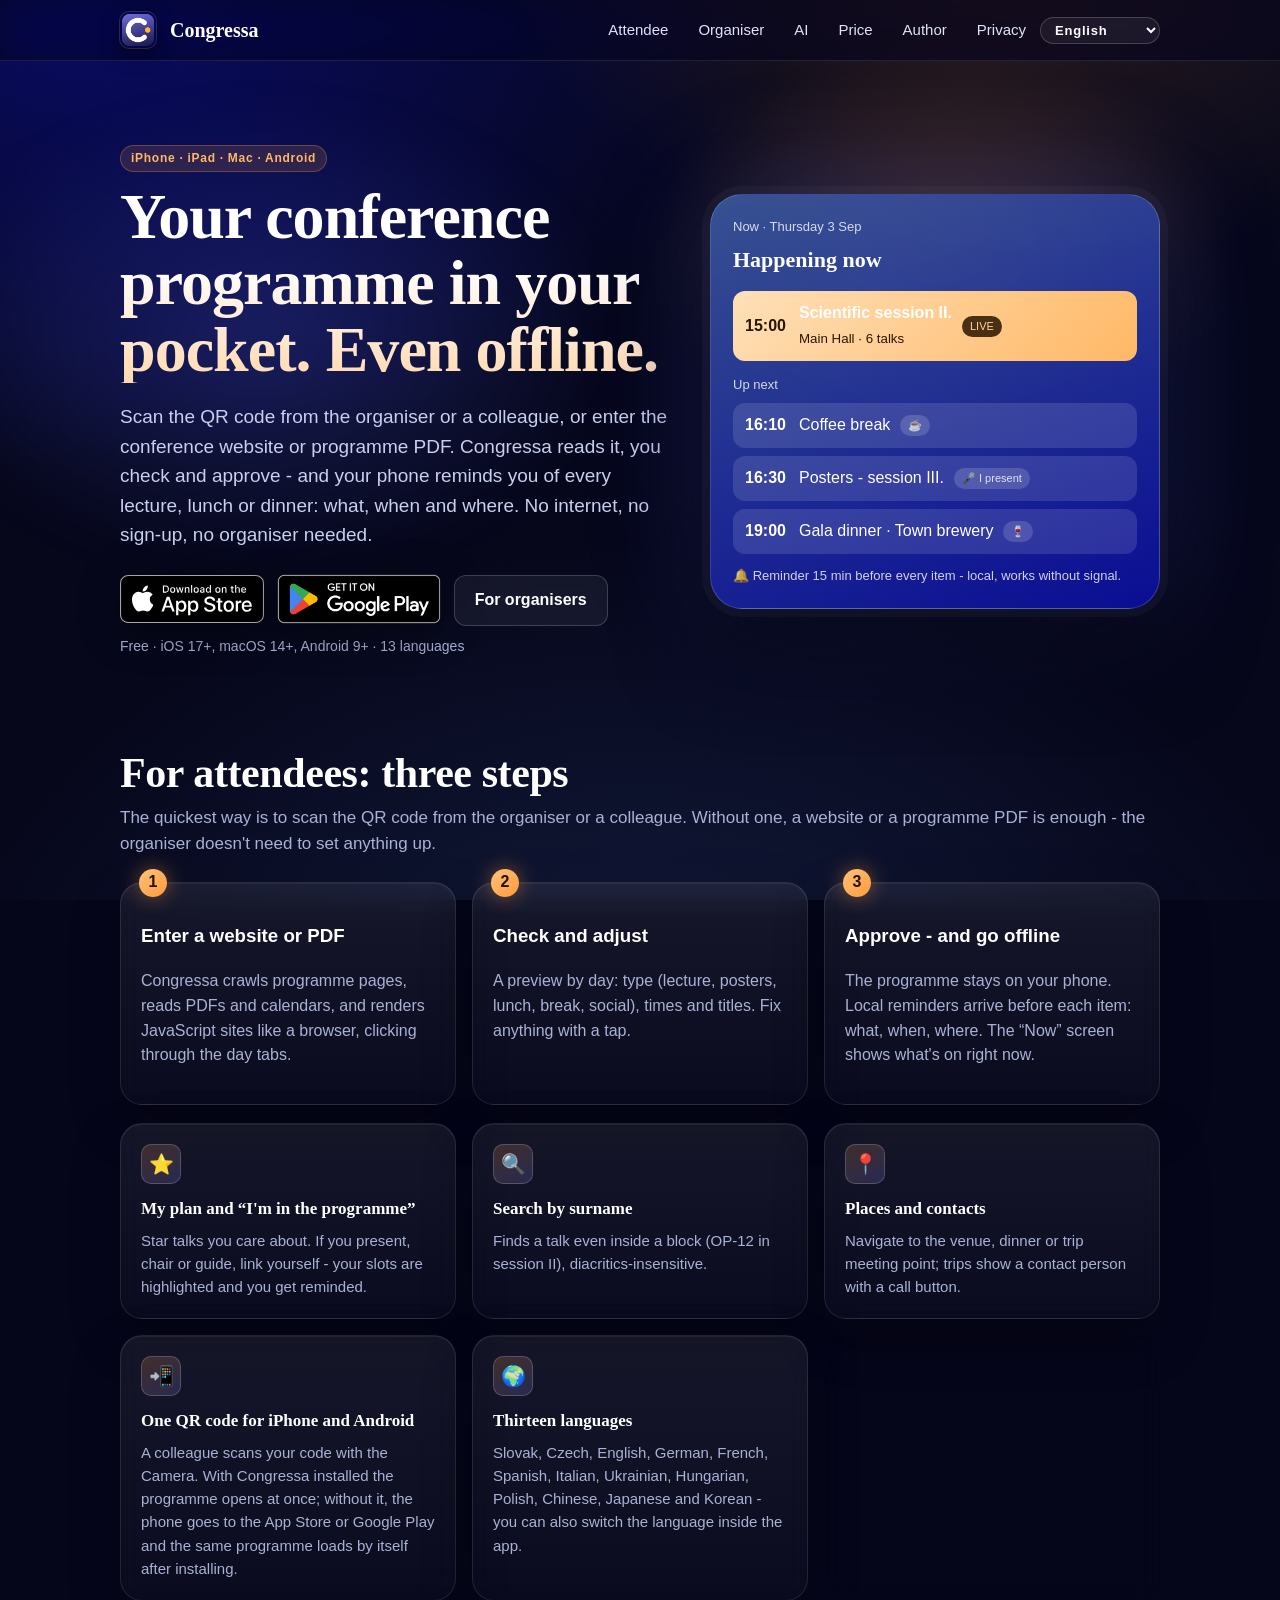
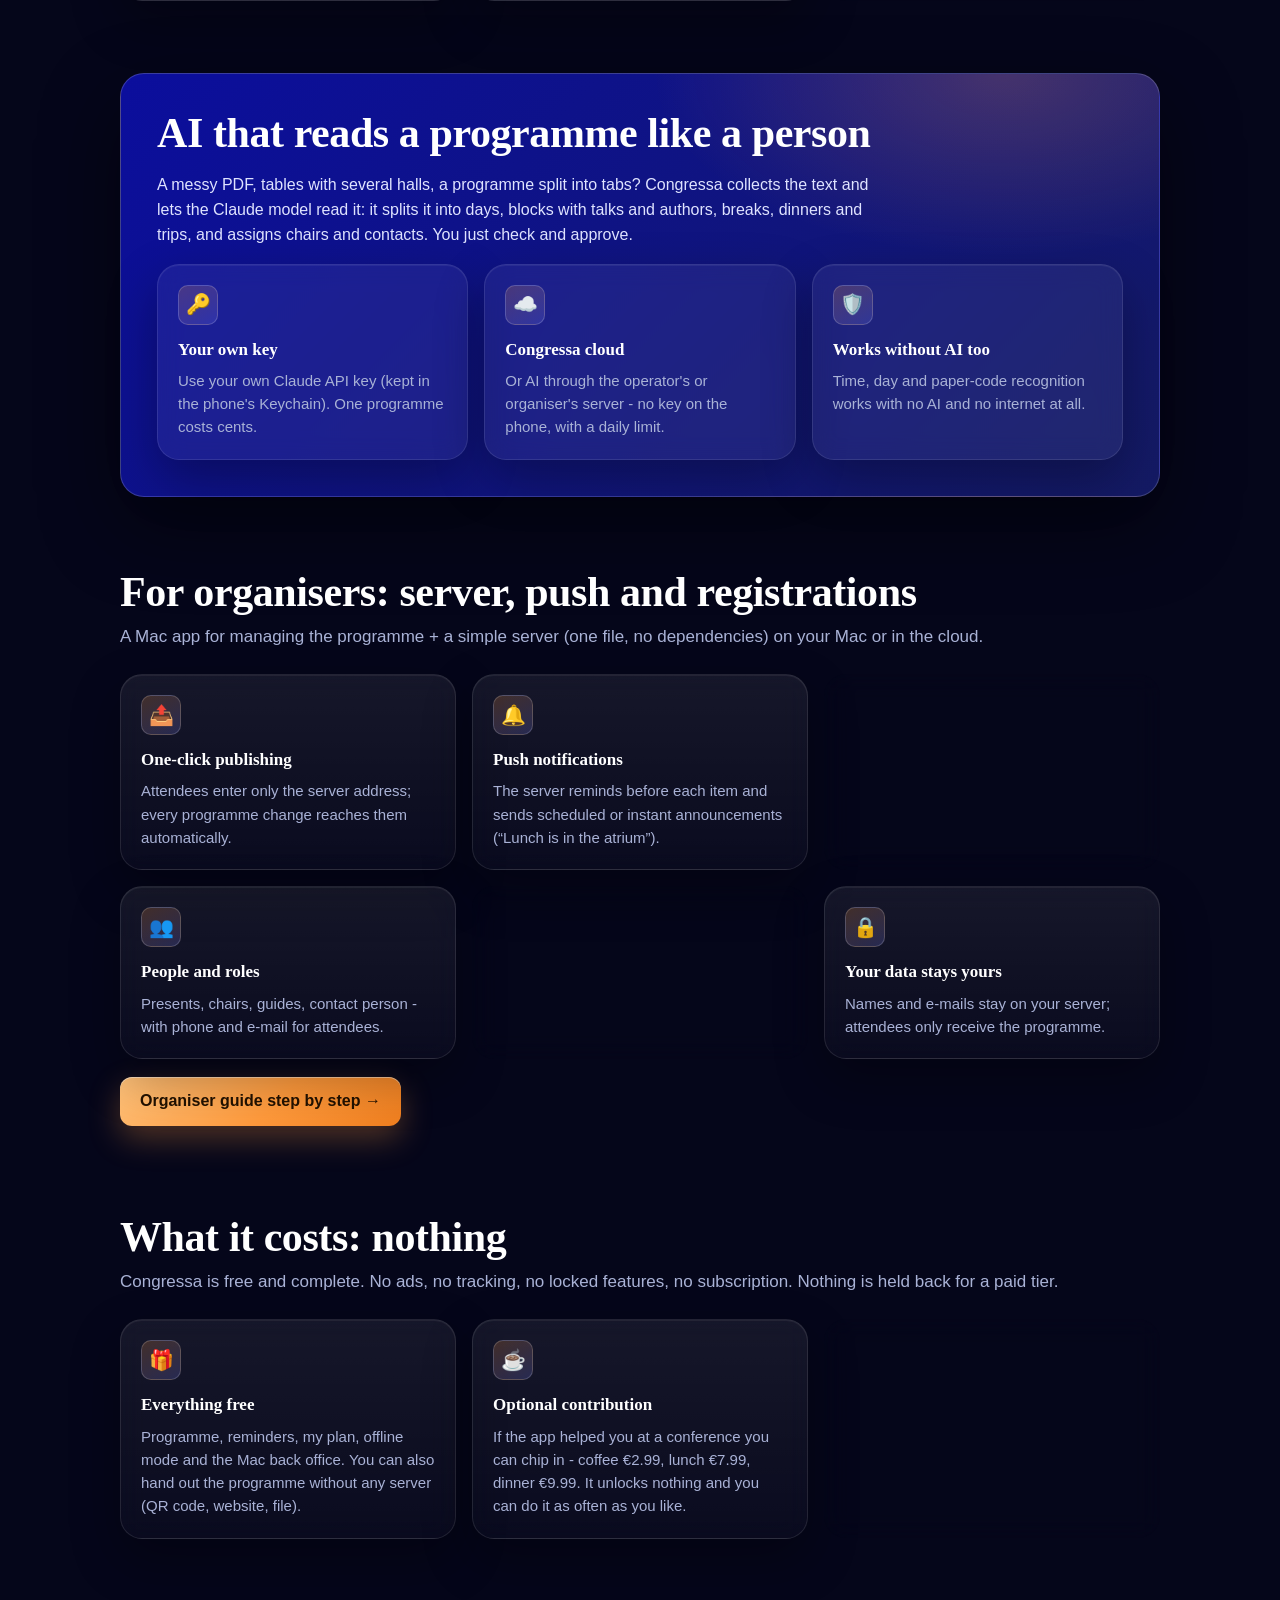
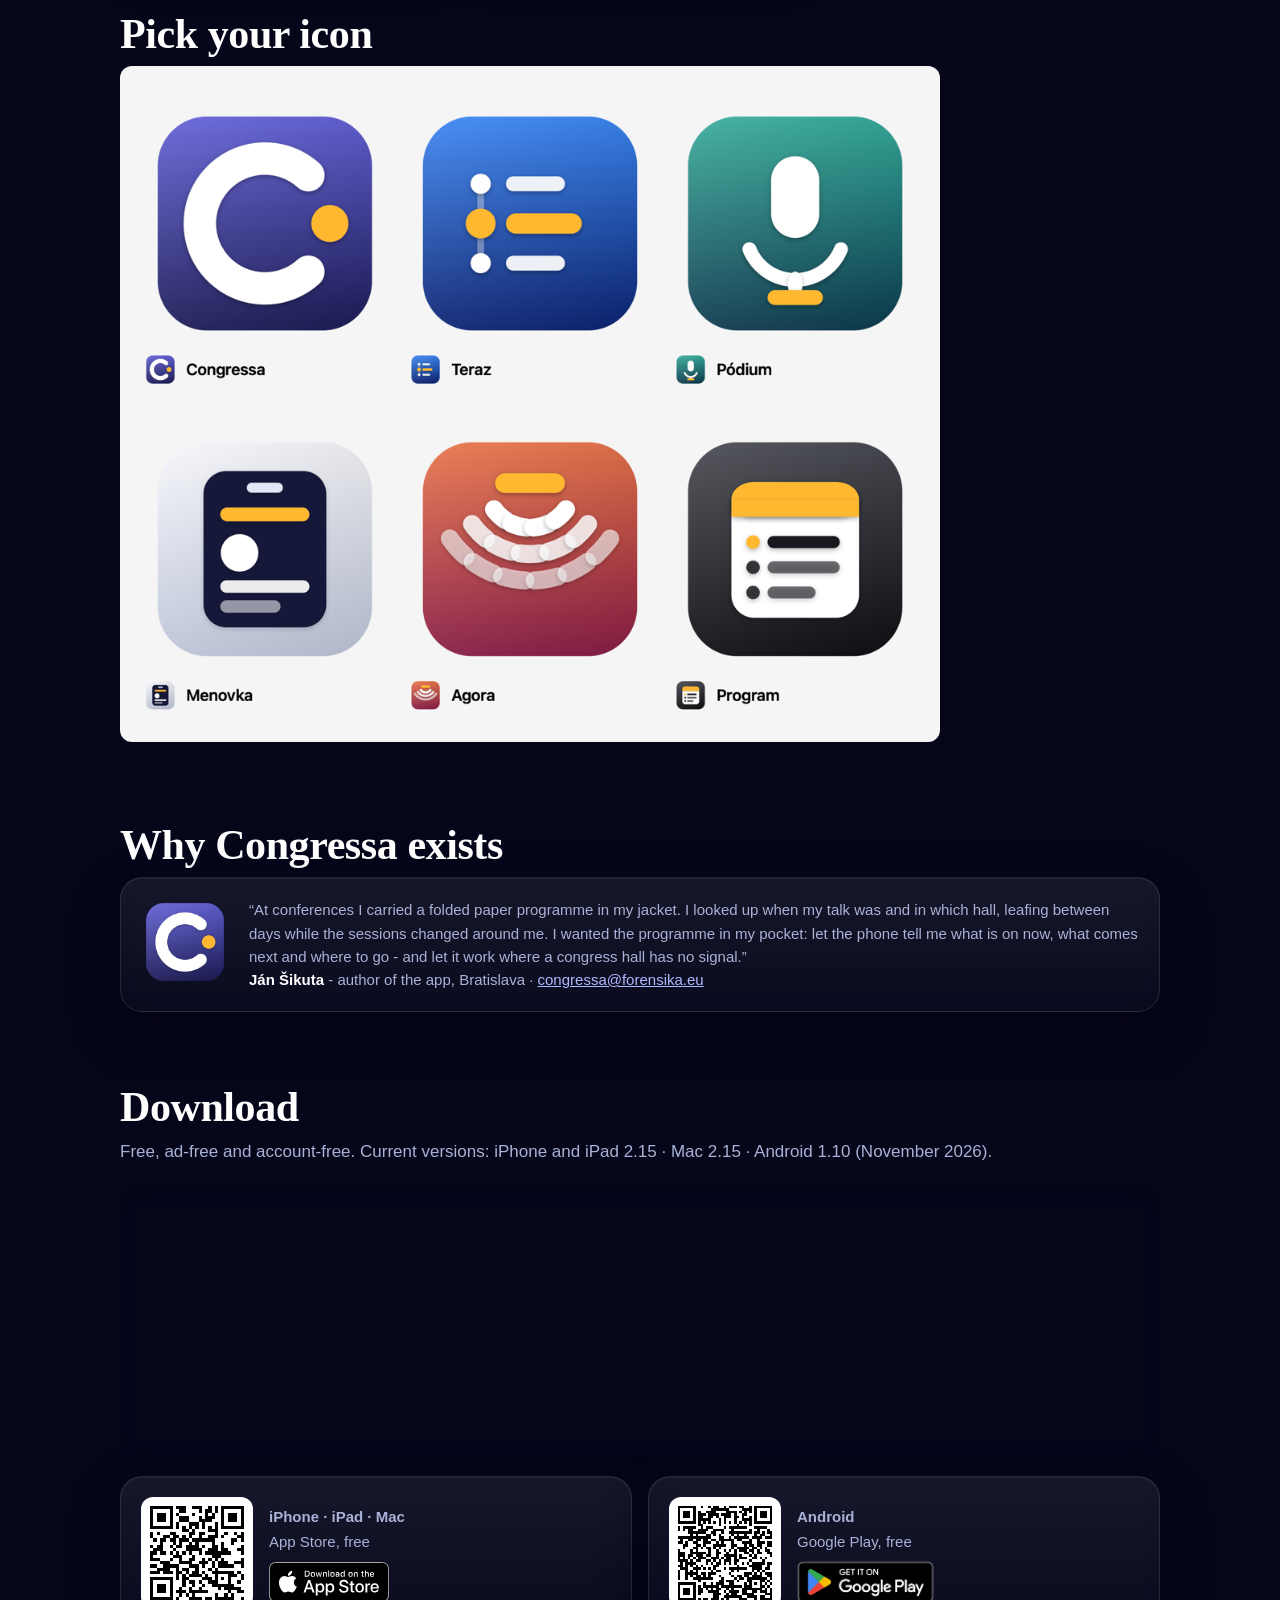
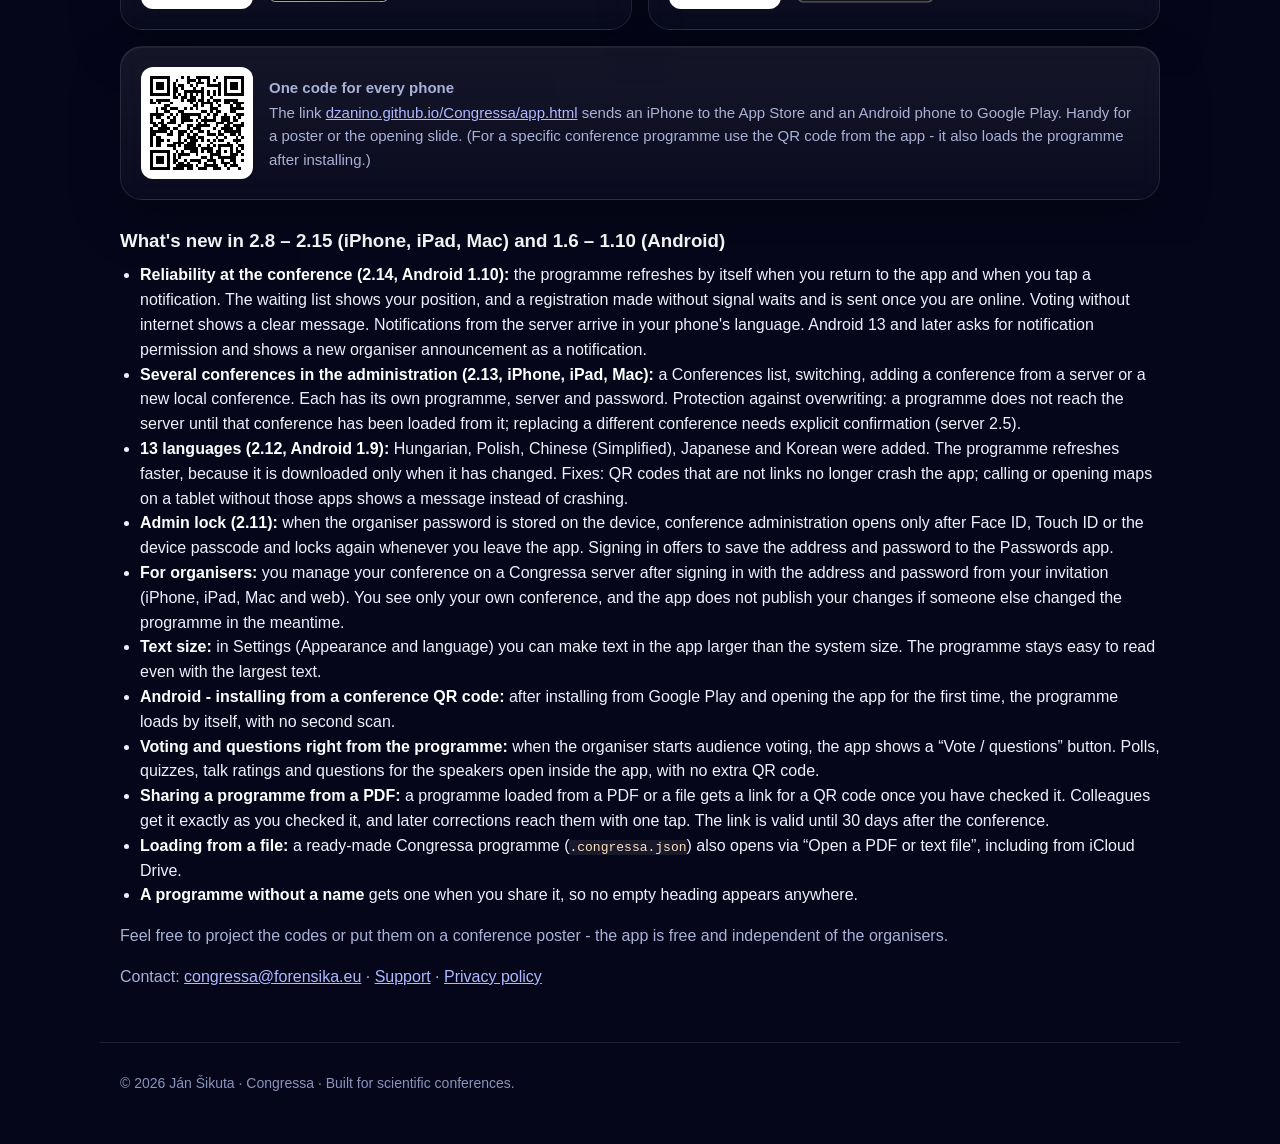
==== commit d86625ef: "Verzia 2.15 pre iPhone, iPad a Mac" ====
--- a/index.html
+++ b/index.html
@@ -166,12 +166,12 @@
 
 <section id="stiahnut">
   <h2 data-lang="sk">Stiahnuť</h2><h2 data-lang="en" data-k="76">Download</h2>
-  <p class="sub" data-lang="sk">Zadarmo, bez reklám a bez registrácie. Aktuálne verzie: iPhone a iPad 2.14 · Mac 2.14 · Android 1.10 (november 2026).</p>
-  <p class="sub" data-lang="en" data-k="77">Free, ad-free and account-free. Current versions: iPhone and iPad 2.14 · Mac 2.14 · Android 1.10 (November 2026).</p>
+  <p class="sub" data-lang="sk">Zadarmo, bez reklám a bez registrácie. Aktuálne verzie: iPhone a iPad 2.15 · Mac 2.15 · Android 1.10 (november 2026).</p>
+  <p class="sub" data-lang="en" data-k="77">Free, ad-free and account-free. Current versions: iPhone and iPad 2.15 · Mac 2.15 · Android 1.10 (November 2026).</p>
   <table>
     <tr><th data-lang="sk">Platforma</th><th data-lang="en" data-k="78">Platform</th><th data-lang="sk">Stav</th><th data-lang="en" data-k="79">Status</th></tr>
-    <tr><td>iPhone / iPad (iOS 17+)</td><td><span data-lang="sk"><a href="https://apps.apple.com/app/congressa/id6809326421">App Store</a>, verzia 2.14 - zadarmo</span><span data-lang="en" data-k="80"><a href="https://apps.apple.com/app/congressa/id6809326421">App Store</a>, version 2.14 - free</span></td></tr>
-    <tr><td>Mac (macOS 14+) - <span data-lang="sk">organizátor</span><span data-lang="en" data-k="81">organiser</span></td><td><span data-lang="sk"><a href="https://apps.apple.com/app/congressa/id6809326421?platform=mac">Mac App Store</a>, verzia 2.14 - zadarmo</span><span data-lang="en" data-k="82"><a href="https://apps.apple.com/app/congressa/id6809326421?platform=mac">Mac App Store</a>, version 2.14 - free</span></td></tr>
+    <tr><td>iPhone / iPad (iOS 17+)</td><td><span data-lang="sk"><a href="https://apps.apple.com/app/congressa/id6809326421">App Store</a>, verzia 2.15 - zadarmo</span><span data-lang="en" data-k="80"><a href="https://apps.apple.com/app/congressa/id6809326421">App Store</a>, version 2.15 - free</span></td></tr>
+    <tr><td>Mac (macOS 14+) - <span data-lang="sk">organizátor</span><span data-lang="en" data-k="81">organiser</span></td><td><span data-lang="sk"><a href="https://apps.apple.com/app/congressa/id6809326421?platform=mac">Mac App Store</a>, verzia 2.15 - zadarmo</span><span data-lang="en" data-k="82"><a href="https://apps.apple.com/app/congressa/id6809326421?platform=mac">Mac App Store</a>, version 2.15 - free</span></td></tr>
     <tr><td>Android (9+)</td><td><span data-lang="sk"><a href="https://play.google.com/store/apps/details?id=sk.sikuta.congressa">Google Play</a>, verzia 1.10 - zadarmo</span><span data-lang="en" data-k="83"><a href="https://play.google.com/store/apps/details?id=sk.sikuta.congressa">Google Play</a>, version 1.10 - free</span></td></tr>
     <tr><td><span data-lang="sk">Server pre organizátora</span><span data-lang="en" data-k="84">Organiser server</span></td><td><span data-lang="sk">push oznamy, prihlášky s kapacitou a hlasovanie - konferenciu vám založíme na serveri Congressa a pošleme pozvánku s odkazom (<a href="organizator.html#so">ako to funguje</a>)</span><span data-lang="en" data-k="85">push announcements, sign-ups with capacity and voting - we set up your conference on the Congressa server and send you an invitation link (<a href="organizator.html#so">how it works</a>)</span></td></tr>
   </table>
@@ -201,7 +201,7 @@
     </div>
   </div>
 
-  <h3 style="margin:26px 0 8px" data-lang="sk">Novinky vo verziách 2.8 – 2.14 (iPhone, iPad, Mac) a 1.6 – 1.10 (Android)</h3><h3 style="margin:26px 0 8px" data-lang="en" data-k="90">What's new in 2.8 – 2.14 (iPhone, iPad, Mac) and 1.6 – 1.10 (Android)</h3>
+  <h3 style="margin:26px 0 8px" data-lang="sk">Novinky vo verziách 2.8 – 2.15 (iPhone, iPad, Mac) a 1.6 – 1.10 (Android)</h3><h3 style="margin:26px 0 8px" data-lang="en" data-k="90">What's new in 2.8 – 2.15 (iPhone, iPad, Mac) and 1.6 – 1.10 (Android)</h3>
   <ul data-lang="sk" style="margin:0;padding-left:20px;color:var(--ink)">
     <li><b>Spoľahlivosť na konferencii (2.14, Android 1.10):</b> program sa obnoví sám po návrate do aplikácie a po klepnutí na upozornenie. Čakacia listina sa ukazuje s poradím, prihláška bez signálu čaká na odoslanie a odošle sa, keď budete online. Hlasovanie bez internetu ukáže zrozumiteľnú hlášku. Upozornenia zo servera prichádzajú v jazyku telefónu. Android 13 a novší požiada o povolenie upozornení a nový oznam organizátora ukáže ako upozornenie.</li>
     <li><b>Viac konferencií v administrácii (2.13, iPhone, iPad, Mac):</b> zoznam Konferencie, prepínanie, pridanie konferencie zo servera alebo nová lokálna konferencia. Každá má vlastný program, server a heslo. Ochrana pred prepísaním: program sa na server nedostane, kým sa z neho konferencia nenačíta; inú konferenciu nahradíte len s výslovným potvrdením (server 2.5).</li>
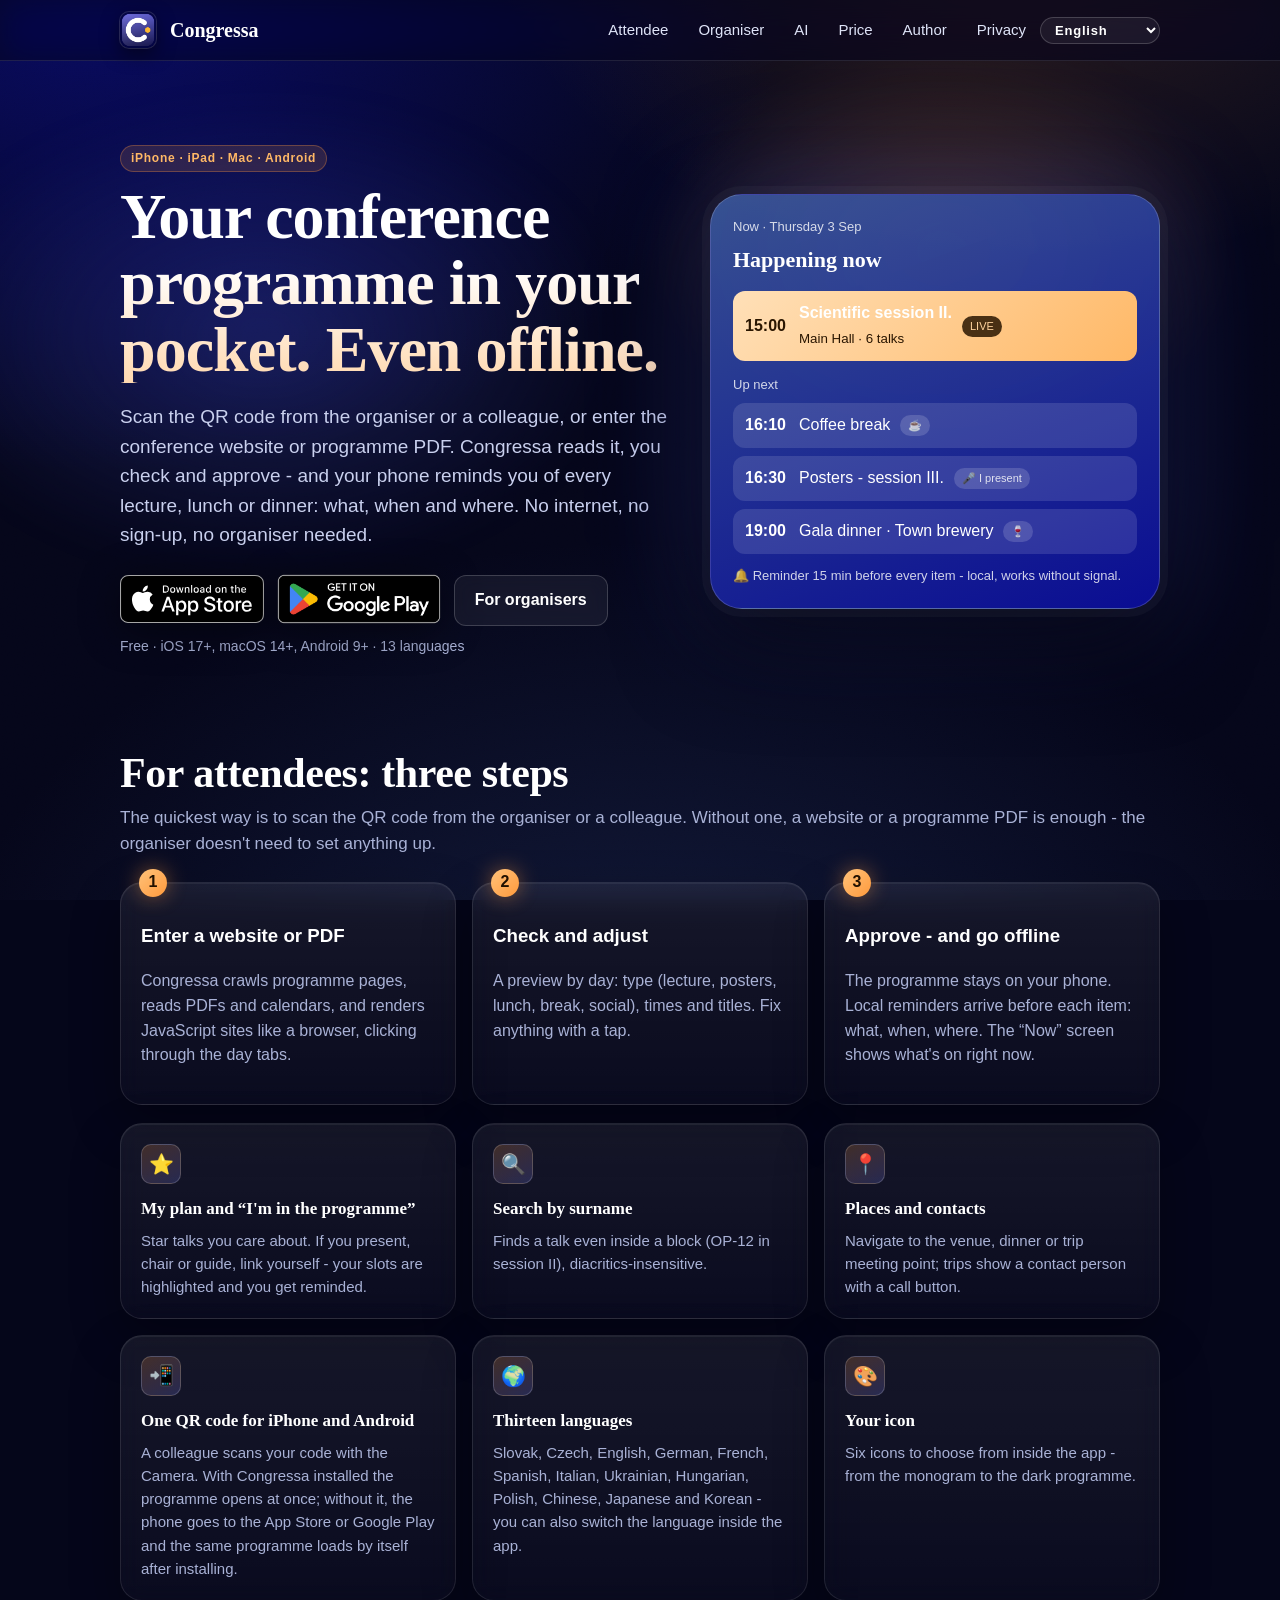
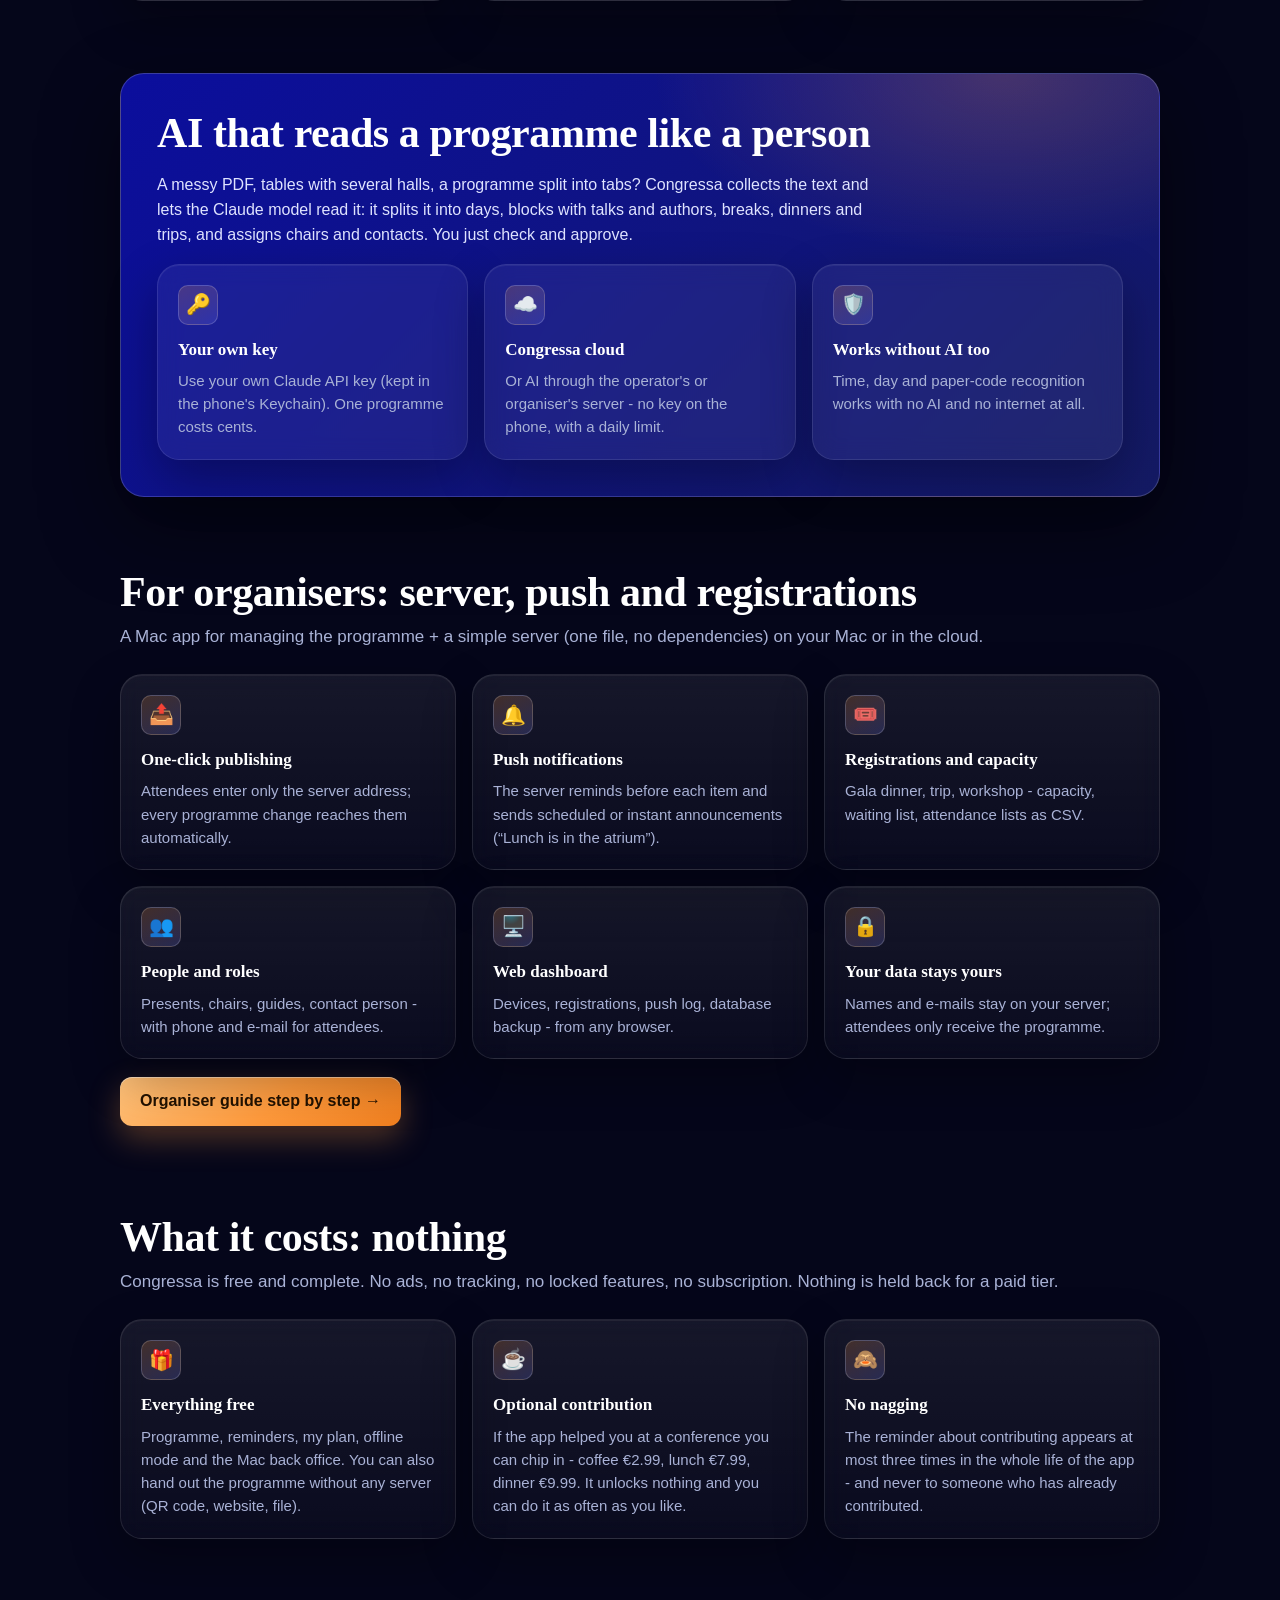
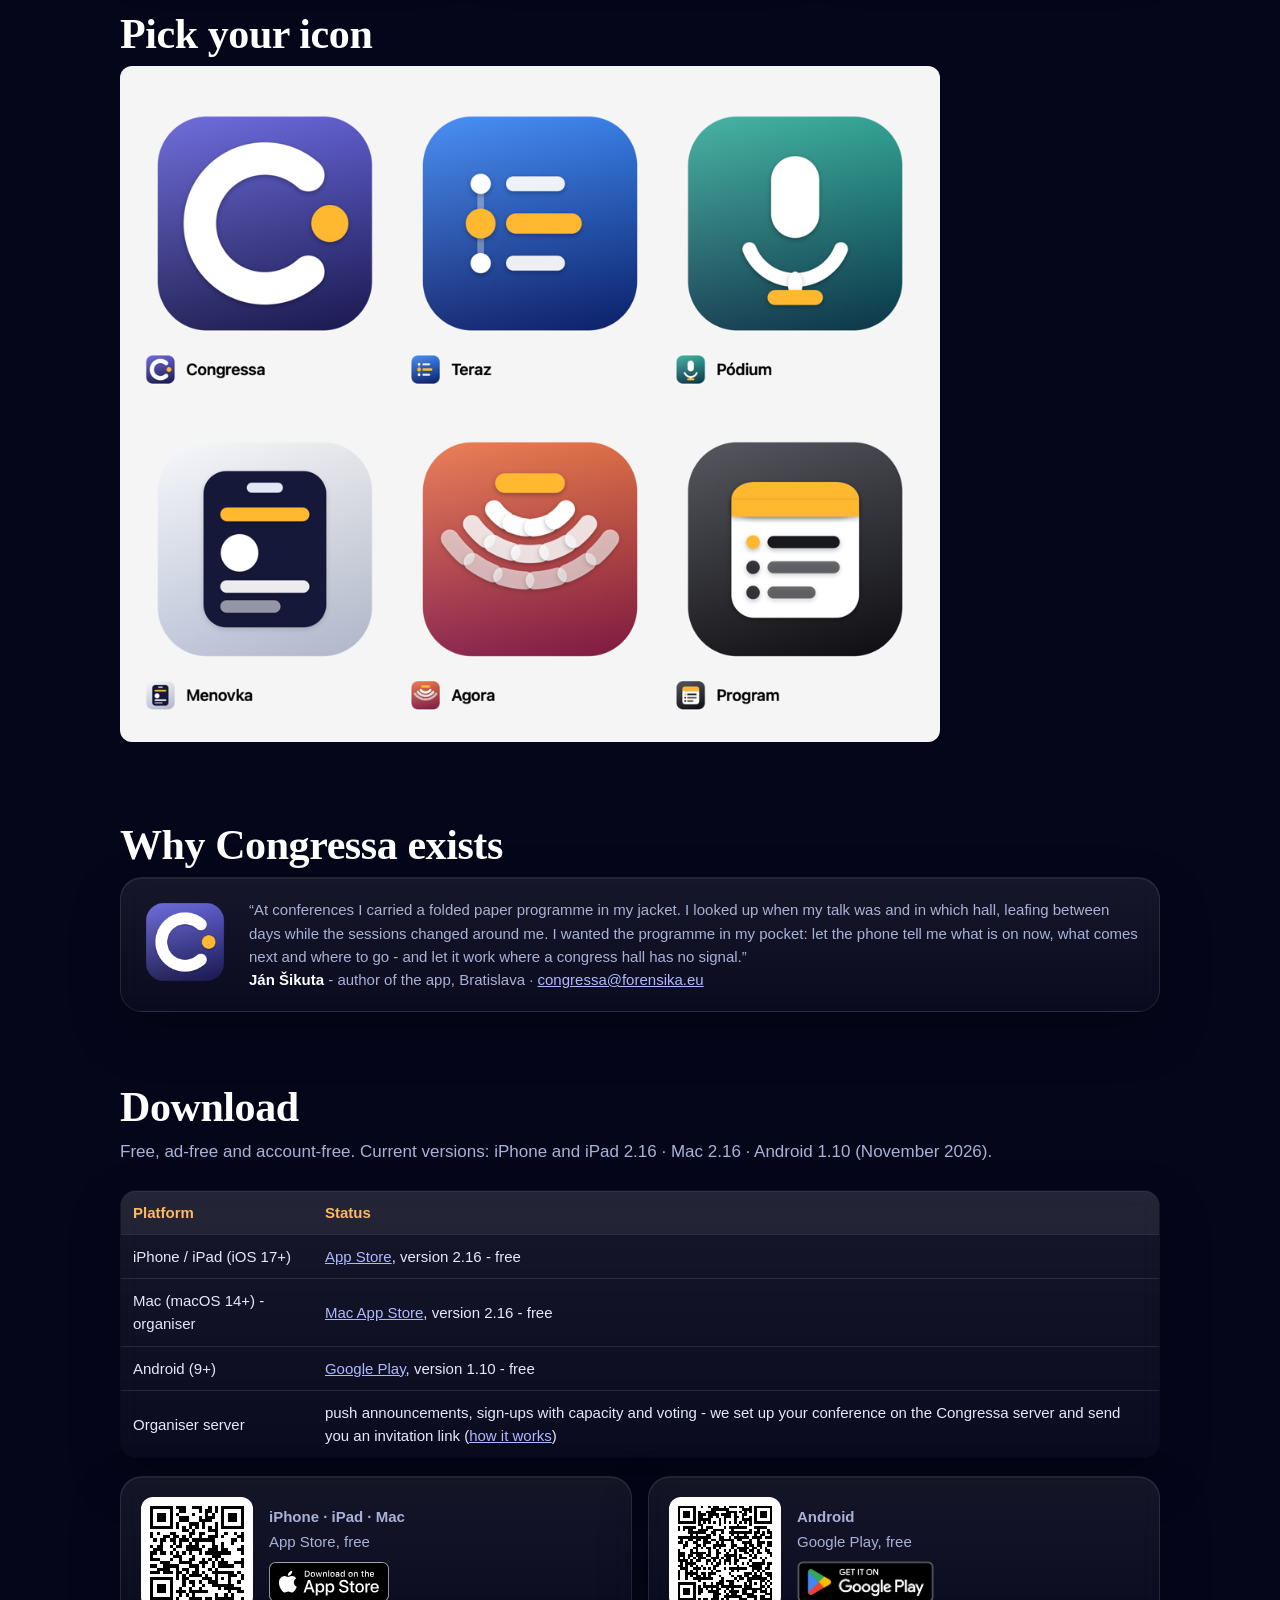
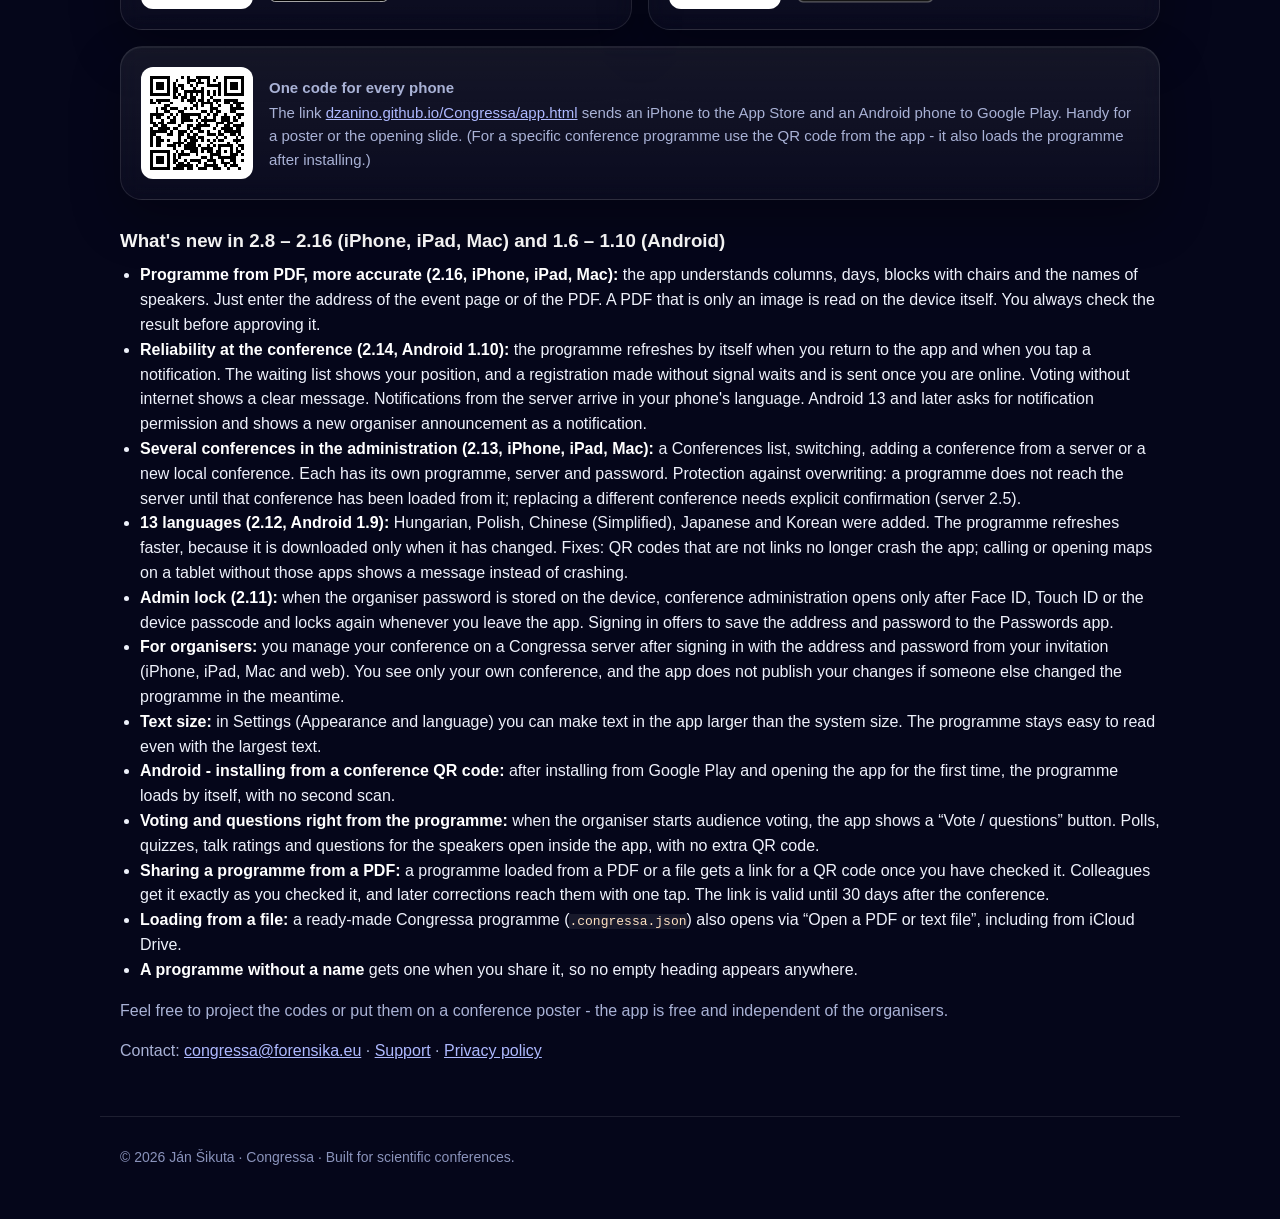
==== commit 626ea333: "Verzia 2.16 pre iPhone, iPad a Mac, novinka o čítaní programu z PDF" ====
--- a/index.html
+++ b/index.html
@@ -166,12 +166,12 @@
 
 <section id="stiahnut">
   <h2 data-lang="sk">Stiahnuť</h2><h2 data-lang="en" data-k="76">Download</h2>
-  <p class="sub" data-lang="sk">Zadarmo, bez reklám a bez registrácie. Aktuálne verzie: iPhone a iPad 2.15 · Mac 2.15 · Android 1.10 (november 2026).</p>
-  <p class="sub" data-lang="en" data-k="77">Free, ad-free and account-free. Current versions: iPhone and iPad 2.15 · Mac 2.15 · Android 1.10 (November 2026).</p>
+  <p class="sub" data-lang="sk">Zadarmo, bez reklám a bez registrácie. Aktuálne verzie: iPhone a iPad 2.16 · Mac 2.16 · Android 1.10 (november 2026).</p>
+  <p class="sub" data-lang="en" data-k="77">Free, ad-free and account-free. Current versions: iPhone and iPad 2.16 · Mac 2.16 · Android 1.10 (November 2026).</p>
   <table>
     <tr><th data-lang="sk">Platforma</th><th data-lang="en" data-k="78">Platform</th><th data-lang="sk">Stav</th><th data-lang="en" data-k="79">Status</th></tr>
-    <tr><td>iPhone / iPad (iOS 17+)</td><td><span data-lang="sk"><a href="https://apps.apple.com/app/congressa/id6809326421">App Store</a>, verzia 2.15 - zadarmo</span><span data-lang="en" data-k="80"><a href="https://apps.apple.com/app/congressa/id6809326421">App Store</a>, version 2.15 - free</span></td></tr>
-    <tr><td>Mac (macOS 14+) - <span data-lang="sk">organizátor</span><span data-lang="en" data-k="81">organiser</span></td><td><span data-lang="sk"><a href="https://apps.apple.com/app/congressa/id6809326421?platform=mac">Mac App Store</a>, verzia 2.15 - zadarmo</span><span data-lang="en" data-k="82"><a href="https://apps.apple.com/app/congressa/id6809326421?platform=mac">Mac App Store</a>, version 2.15 - free</span></td></tr>
+    <tr><td>iPhone / iPad (iOS 17+)</td><td><span data-lang="sk"><a href="https://apps.apple.com/app/congressa/id6809326421">App Store</a>, verzia 2.16 - zadarmo</span><span data-lang="en" data-k="80"><a href="https://apps.apple.com/app/congressa/id6809326421">App Store</a>, version 2.16 - free</span></td></tr>
+    <tr><td>Mac (macOS 14+) - <span data-lang="sk">organizátor</span><span data-lang="en" data-k="81">organiser</span></td><td><span data-lang="sk"><a href="https://apps.apple.com/app/congressa/id6809326421?platform=mac">Mac App Store</a>, verzia 2.16 - zadarmo</span><span data-lang="en" data-k="82"><a href="https://apps.apple.com/app/congressa/id6809326421?platform=mac">Mac App Store</a>, version 2.16 - free</span></td></tr>
     <tr><td>Android (9+)</td><td><span data-lang="sk"><a href="https://play.google.com/store/apps/details?id=sk.sikuta.congressa">Google Play</a>, verzia 1.10 - zadarmo</span><span data-lang="en" data-k="83"><a href="https://play.google.com/store/apps/details?id=sk.sikuta.congressa">Google Play</a>, version 1.10 - free</span></td></tr>
     <tr><td><span data-lang="sk">Server pre organizátora</span><span data-lang="en" data-k="84">Organiser server</span></td><td><span data-lang="sk">push oznamy, prihlášky s kapacitou a hlasovanie - konferenciu vám založíme na serveri Congressa a pošleme pozvánku s odkazom (<a href="organizator.html#so">ako to funguje</a>)</span><span data-lang="en" data-k="85">push announcements, sign-ups with capacity and voting - we set up your conference on the Congressa server and send you an invitation link (<a href="organizator.html#so">how it works</a>)</span></td></tr>
   </table>
@@ -201,8 +201,9 @@
     </div>
   </div>
 
-  <h3 style="margin:26px 0 8px" data-lang="sk">Novinky vo verziách 2.8 – 2.15 (iPhone, iPad, Mac) a 1.6 – 1.10 (Android)</h3><h3 style="margin:26px 0 8px" data-lang="en" data-k="90">What's new in 2.8 – 2.15 (iPhone, iPad, Mac) and 1.6 – 1.10 (Android)</h3>
+  <h3 style="margin:26px 0 8px" data-lang="sk">Novinky vo verziách 2.8 – 2.16 (iPhone, iPad, Mac) a 1.6 – 1.10 (Android)</h3><h3 style="margin:26px 0 8px" data-lang="en" data-k="90">What's new in 2.8 – 2.16 (iPhone, iPad, Mac) and 1.6 – 1.10 (Android)</h3>
   <ul data-lang="sk" style="margin:0;padding-left:20px;color:var(--ink)">
+    <li><b>Program z PDF presnejšie (2.16, iPhone, iPad, Mac):</b> aplikácia rozumie stĺpcom, dňom, blokom s predsedajúcimi aj menám prednášajúcich. Stačí vložiť adresu stránky podujatia alebo priamo PDF. PDF, ktoré je len obrázok, prečíta priamo zariadenie. Výsledok si pred schválením vždy skontrolujete.</li>
     <li><b>Spoľahlivosť na konferencii (2.14, Android 1.10):</b> program sa obnoví sám po návrate do aplikácie a po klepnutí na upozornenie. Čakacia listina sa ukazuje s poradím, prihláška bez signálu čaká na odoslanie a odošle sa, keď budete online. Hlasovanie bez internetu ukáže zrozumiteľnú hlášku. Upozornenia zo servera prichádzajú v jazyku telefónu. Android 13 a novší požiada o povolenie upozornení a nový oznam organizátora ukáže ako upozornenie.</li>
     <li><b>Viac konferencií v administrácii (2.13, iPhone, iPad, Mac):</b> zoznam Konferencie, prepínanie, pridanie konferencie zo servera alebo nová lokálna konferencia. Každá má vlastný program, server a heslo. Ochrana pred prepísaním: program sa na server nedostane, kým sa z neho konferencia nenačíta; inú konferenciu nahradíte len s výslovným potvrdením (server 2.5).</li>
     <li><b>13 jazykov (2.12, Android 1.9):</b> pribudla maďarčina, poľština, čínština (zjednodušená), japončina a kórejčina. Program sa obnovuje rýchlejšie, lebo sa sťahuje, len keď sa zmenil. Opravy: QR kódy, ktoré nie sú odkazom, už aplikáciu nezhodia; volanie alebo mapy na tablete bez týchto aplikácií ukážu hlášku namiesto pádu.</li>
@@ -216,6 +217,7 @@
     <li><b>Program bez názvu</b> dostane pri zdieľaní názov a nikde sa neukáže prázdny nadpis.</li>
   </ul>
   <ul data-lang="en" data-k="91" style="margin:0;padding-left:20px;color:var(--ink)">
+    <li><b>Programme from PDF, more accurate (2.16, iPhone, iPad, Mac):</b> the app understands columns, days, blocks with chairs and the names of speakers. Just enter the address of the event page or of the PDF. A PDF that is only an image is read on the device itself. You always check the result before approving it.</li>
     <li><b>Reliability at the conference (2.14, Android 1.10):</b> the programme refreshes by itself when you return to the app and when you tap a notification. The waiting list shows your position, and a registration made without signal waits and is sent once you are online. Voting without internet shows a clear message. Notifications from the server arrive in your phone's language. Android 13 and later asks for notification permission and shows a new organiser announcement as a notification.</li>
     <li><b>Several conferences in the administration (2.13, iPhone, iPad, Mac):</b> a Conferences list, switching, adding a conference from a server or a new local conference. Each has its own programme, server and password. Protection against overwriting: a programme does not reach the server until that conference has been loaded from it; replacing a different conference needs explicit confirmation (server 2.5).</li>
     <li><b>13 languages (2.12, Android 1.9):</b> Hungarian, Polish, Chinese (Simplified), Japanese and Korean were added. The programme refreshes faster, because it is downloaded only when it has changed. Fixes: QR codes that are not links no longer crash the app; calling or opening maps on a tablet without those apps shows a message instead of crashing.</li>
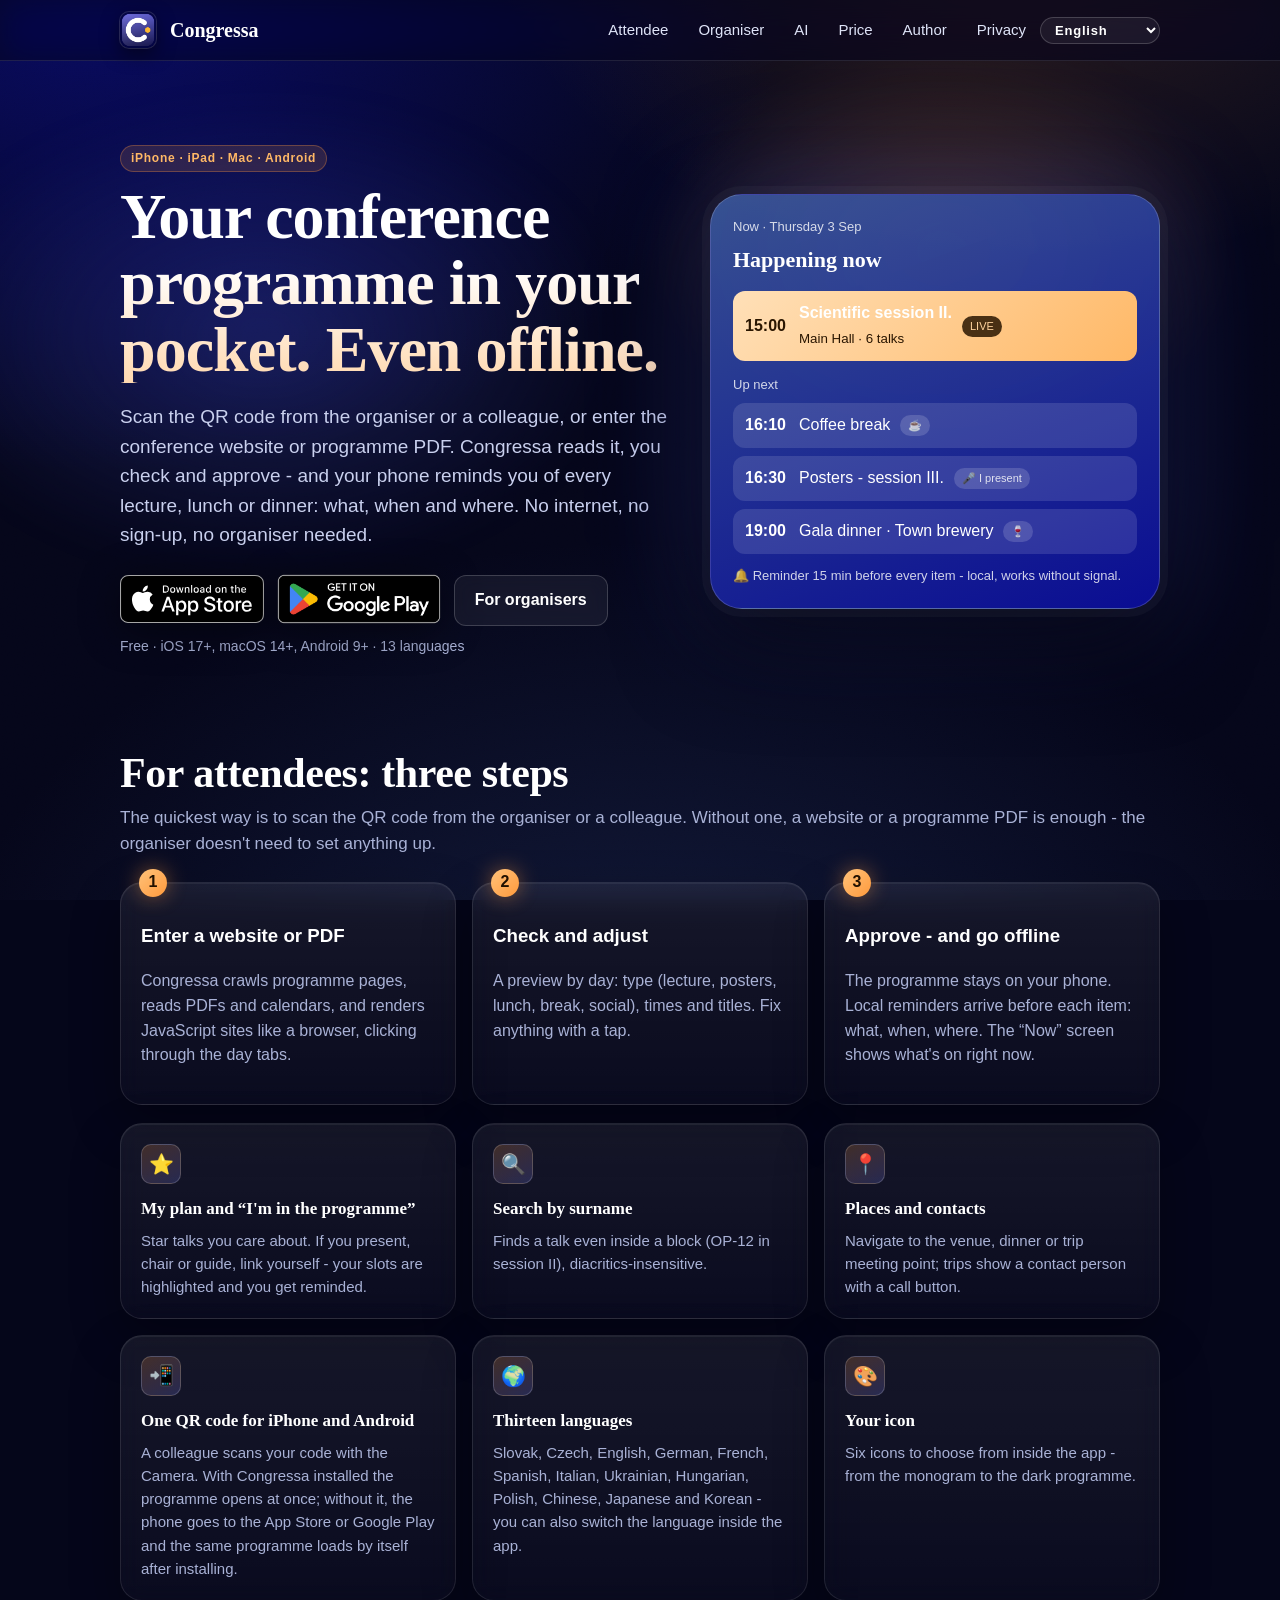
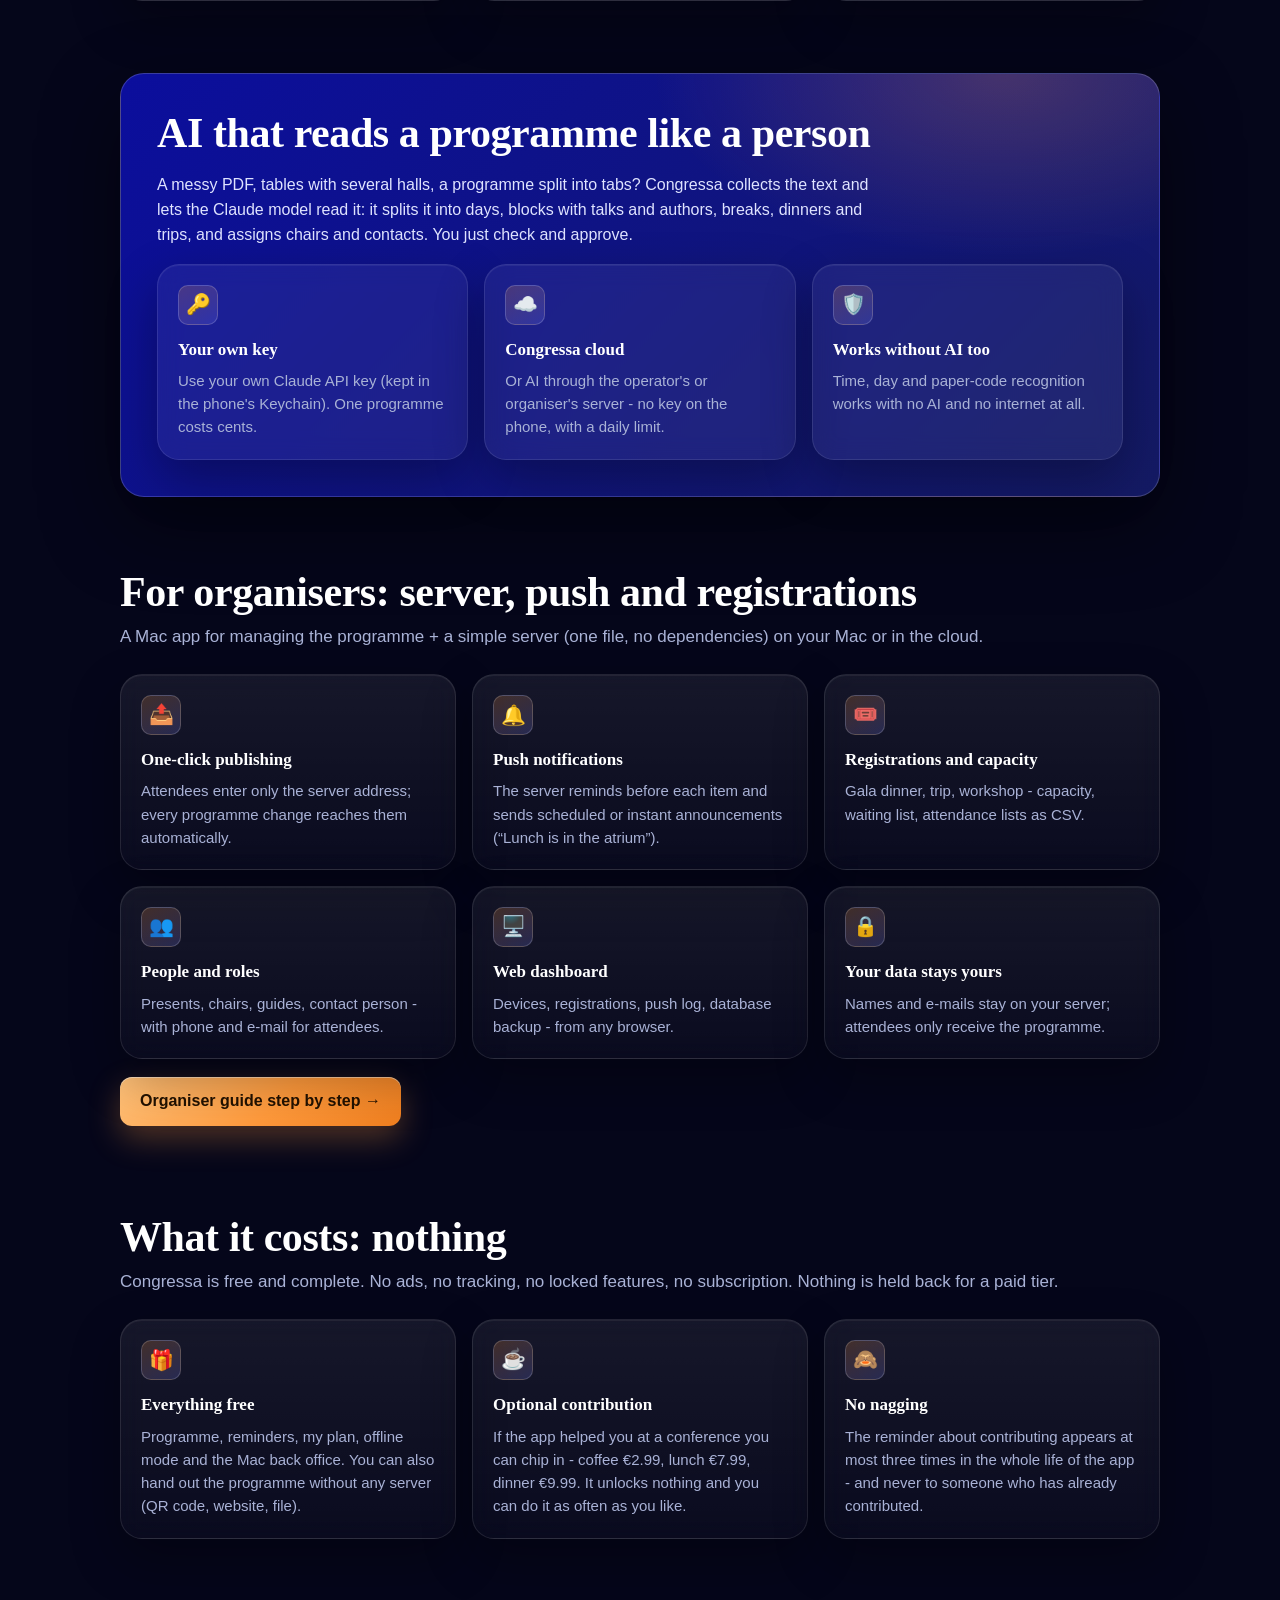
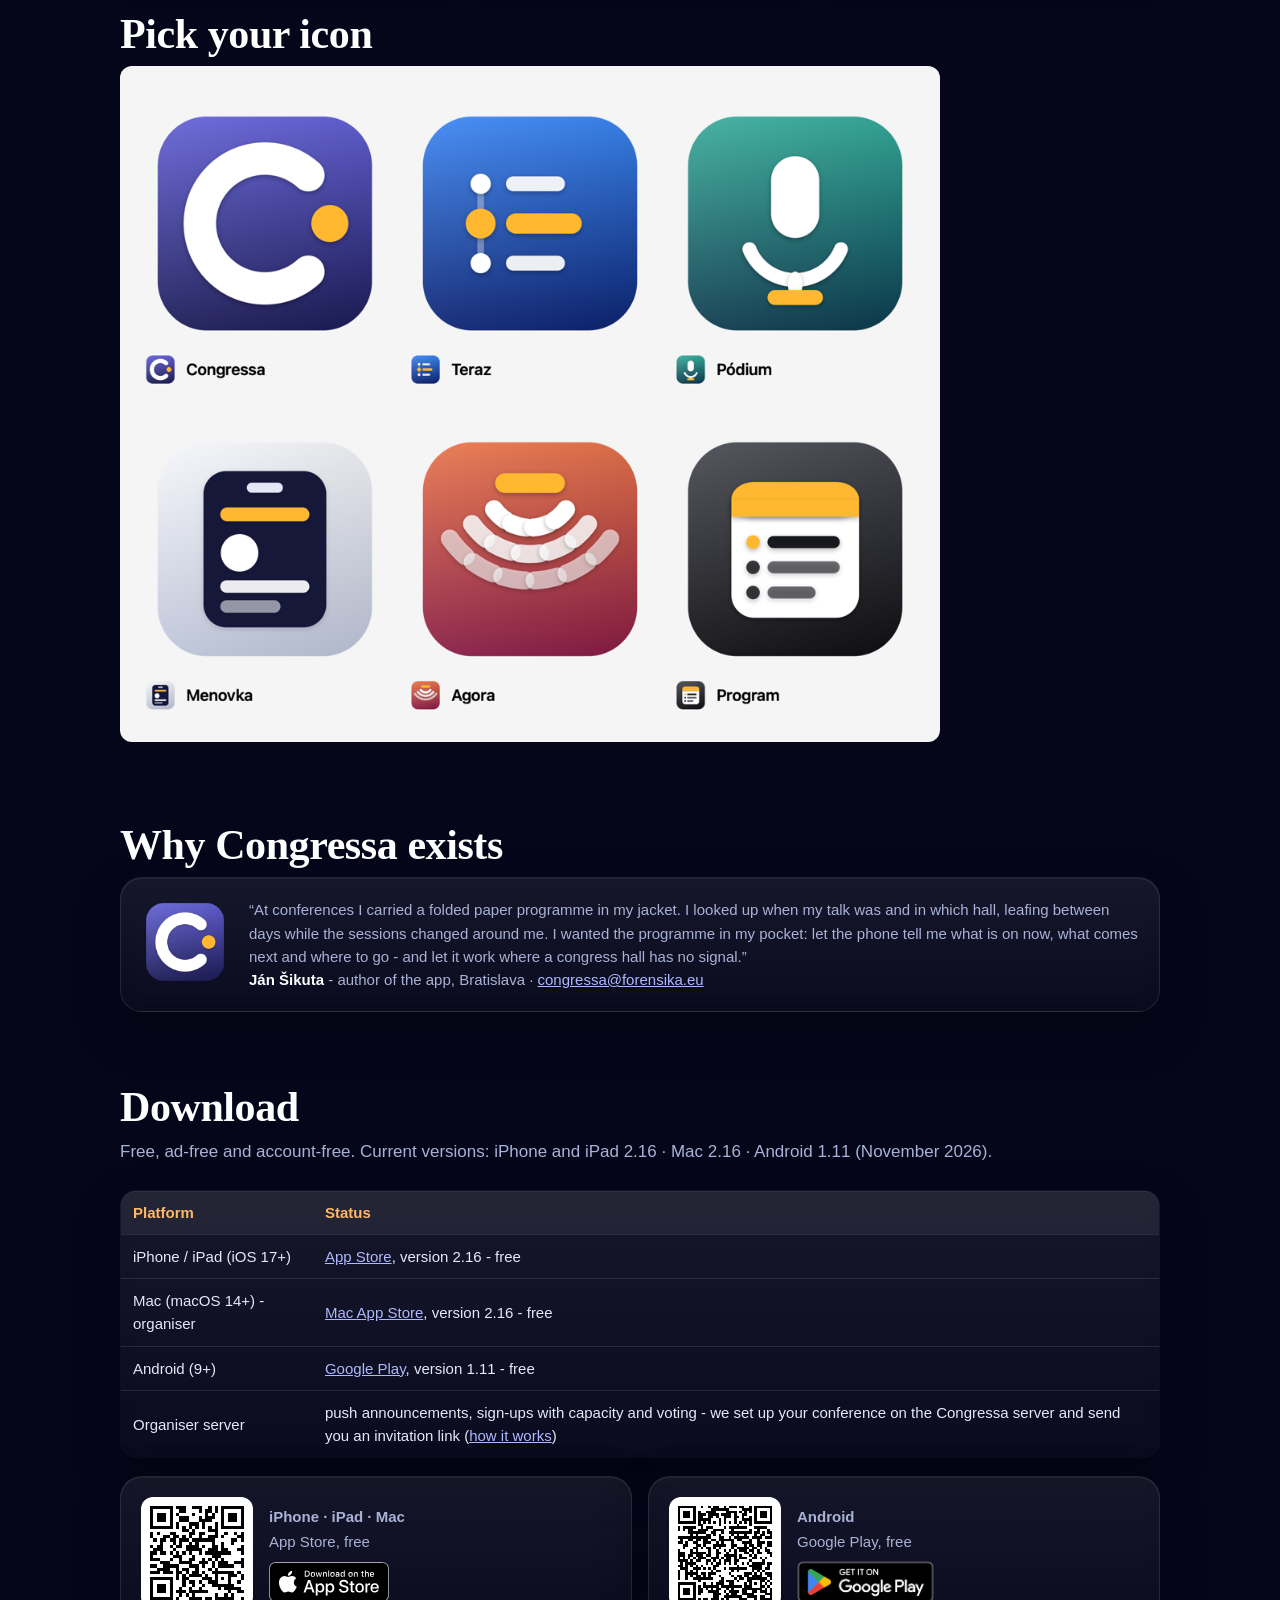
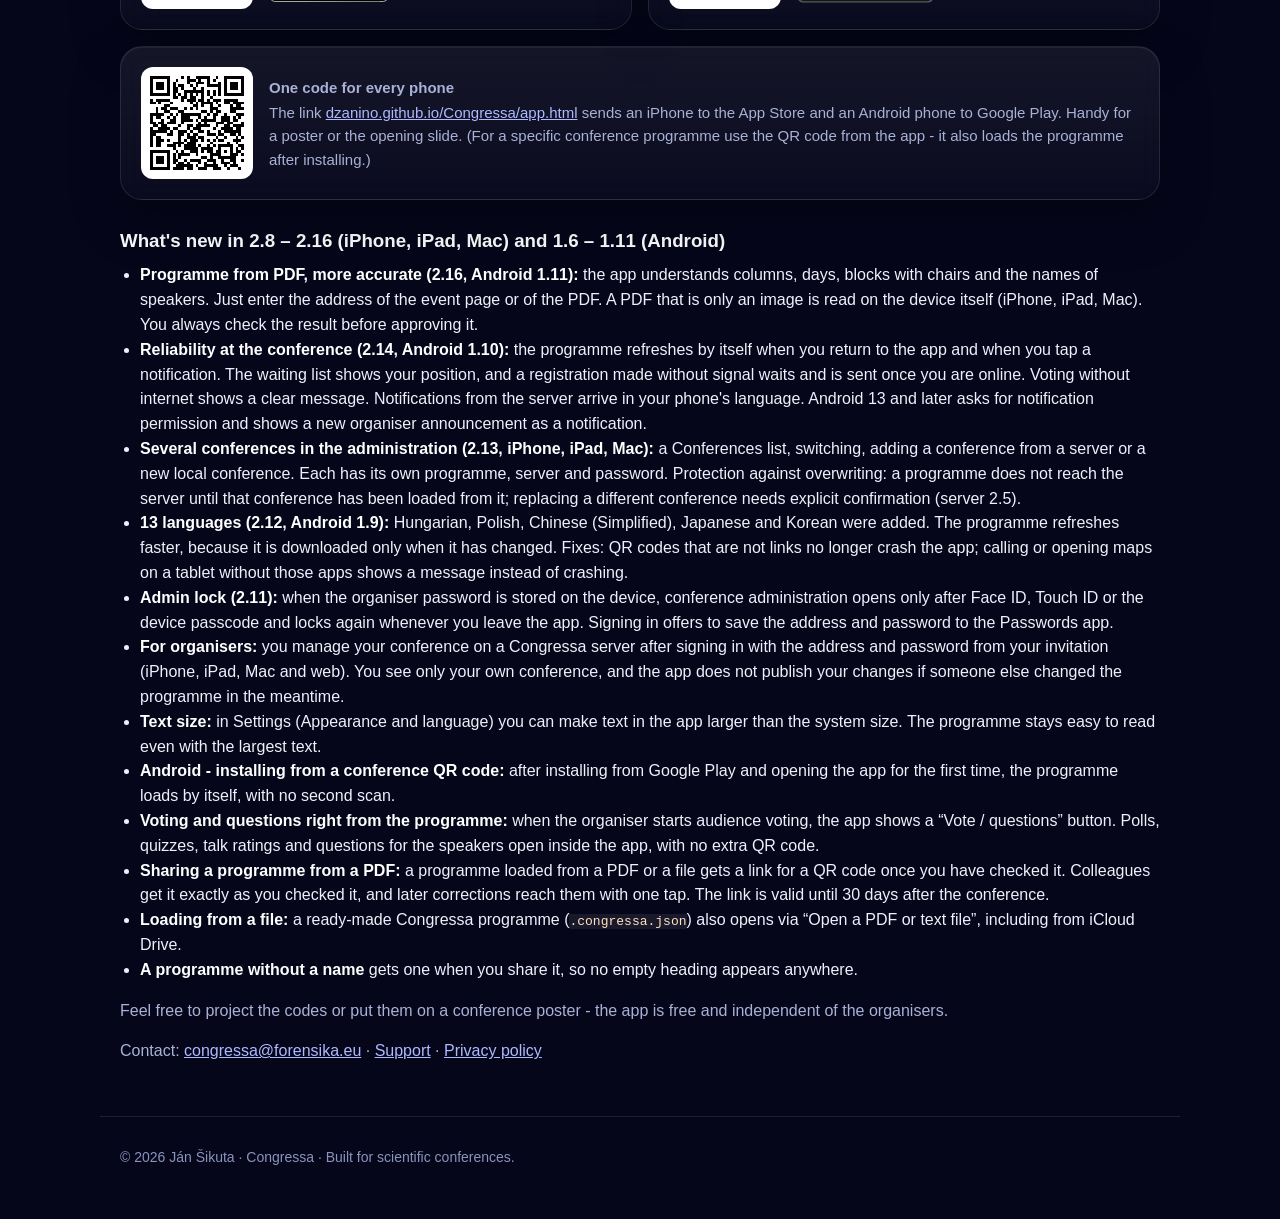
==== commit 3dd124c8: "Android 1.11 a čítanie programu z PDF" ====
--- a/index.html
+++ b/index.html
@@ -166,13 +166,13 @@
 
 <section id="stiahnut">
   <h2 data-lang="sk">Stiahnuť</h2><h2 data-lang="en" data-k="76">Download</h2>
-  <p class="sub" data-lang="sk">Zadarmo, bez reklám a bez registrácie. Aktuálne verzie: iPhone a iPad 2.16 · Mac 2.16 · Android 1.10 (november 2026).</p>
-  <p class="sub" data-lang="en" data-k="77">Free, ad-free and account-free. Current versions: iPhone and iPad 2.16 · Mac 2.16 · Android 1.10 (November 2026).</p>
+  <p class="sub" data-lang="sk">Zadarmo, bez reklám a bez registrácie. Aktuálne verzie: iPhone a iPad 2.16 · Mac 2.16 · Android 1.11 (november 2026).</p>
+  <p class="sub" data-lang="en" data-k="77">Free, ad-free and account-free. Current versions: iPhone and iPad 2.16 · Mac 2.16 · Android 1.11 (November 2026).</p>
   <table>
     <tr><th data-lang="sk">Platforma</th><th data-lang="en" data-k="78">Platform</th><th data-lang="sk">Stav</th><th data-lang="en" data-k="79">Status</th></tr>
     <tr><td>iPhone / iPad (iOS 17+)</td><td><span data-lang="sk"><a href="https://apps.apple.com/app/congressa/id6809326421">App Store</a>, verzia 2.16 - zadarmo</span><span data-lang="en" data-k="80"><a href="https://apps.apple.com/app/congressa/id6809326421">App Store</a>, version 2.16 - free</span></td></tr>
     <tr><td>Mac (macOS 14+) - <span data-lang="sk">organizátor</span><span data-lang="en" data-k="81">organiser</span></td><td><span data-lang="sk"><a href="https://apps.apple.com/app/congressa/id6809326421?platform=mac">Mac App Store</a>, verzia 2.16 - zadarmo</span><span data-lang="en" data-k="82"><a href="https://apps.apple.com/app/congressa/id6809326421?platform=mac">Mac App Store</a>, version 2.16 - free</span></td></tr>
-    <tr><td>Android (9+)</td><td><span data-lang="sk"><a href="https://play.google.com/store/apps/details?id=sk.sikuta.congressa">Google Play</a>, verzia 1.10 - zadarmo</span><span data-lang="en" data-k="83"><a href="https://play.google.com/store/apps/details?id=sk.sikuta.congressa">Google Play</a>, version 1.10 - free</span></td></tr>
+    <tr><td>Android (9+)</td><td><span data-lang="sk"><a href="https://play.google.com/store/apps/details?id=sk.sikuta.congressa">Google Play</a>, verzia 1.11 - zadarmo</span><span data-lang="en" data-k="83"><a href="https://play.google.com/store/apps/details?id=sk.sikuta.congressa">Google Play</a>, version 1.11 - free</span></td></tr>
     <tr><td><span data-lang="sk">Server pre organizátora</span><span data-lang="en" data-k="84">Organiser server</span></td><td><span data-lang="sk">push oznamy, prihlášky s kapacitou a hlasovanie - konferenciu vám založíme na serveri Congressa a pošleme pozvánku s odkazom (<a href="organizator.html#so">ako to funguje</a>)</span><span data-lang="en" data-k="85">push announcements, sign-ups with capacity and voting - we set up your conference on the Congressa server and send you an invitation link (<a href="organizator.html#so">how it works</a>)</span></td></tr>
   </table>
   <div style="margin-top:18px;display:grid;grid-template-columns:repeat(auto-fit,minmax(280px,1fr));gap:16px">
@@ -201,9 +201,9 @@
     </div>
   </div>
 
-  <h3 style="margin:26px 0 8px" data-lang="sk">Novinky vo verziách 2.8 – 2.16 (iPhone, iPad, Mac) a 1.6 – 1.10 (Android)</h3><h3 style="margin:26px 0 8px" data-lang="en" data-k="90">What's new in 2.8 – 2.16 (iPhone, iPad, Mac) and 1.6 – 1.10 (Android)</h3>
+  <h3 style="margin:26px 0 8px" data-lang="sk">Novinky vo verziách 2.8 – 2.16 (iPhone, iPad, Mac) a 1.6 – 1.11 (Android)</h3><h3 style="margin:26px 0 8px" data-lang="en" data-k="90">What's new in 2.8 – 2.16 (iPhone, iPad, Mac) and 1.6 – 1.11 (Android)</h3>
   <ul data-lang="sk" style="margin:0;padding-left:20px;color:var(--ink)">
-    <li><b>Program z PDF presnejšie (2.16, iPhone, iPad, Mac):</b> aplikácia rozumie stĺpcom, dňom, blokom s predsedajúcimi aj menám prednášajúcich. Stačí vložiť adresu stránky podujatia alebo priamo PDF. PDF, ktoré je len obrázok, prečíta priamo zariadenie. Výsledok si pred schválením vždy skontrolujete.</li>
+    <li><b>Program z PDF presnejšie (2.16, Android 1.11):</b> aplikácia rozumie stĺpcom, dňom, blokom s predsedajúcimi aj menám prednášajúcich. Stačí vložiť adresu stránky podujatia alebo priamo PDF. PDF, ktoré je len obrázok, prečíta priamo zariadenie (iPhone, iPad, Mac). Výsledok si pred schválením vždy skontrolujete.</li>
     <li><b>Spoľahlivosť na konferencii (2.14, Android 1.10):</b> program sa obnoví sám po návrate do aplikácie a po klepnutí na upozornenie. Čakacia listina sa ukazuje s poradím, prihláška bez signálu čaká na odoslanie a odošle sa, keď budete online. Hlasovanie bez internetu ukáže zrozumiteľnú hlášku. Upozornenia zo servera prichádzajú v jazyku telefónu. Android 13 a novší požiada o povolenie upozornení a nový oznam organizátora ukáže ako upozornenie.</li>
     <li><b>Viac konferencií v administrácii (2.13, iPhone, iPad, Mac):</b> zoznam Konferencie, prepínanie, pridanie konferencie zo servera alebo nová lokálna konferencia. Každá má vlastný program, server a heslo. Ochrana pred prepísaním: program sa na server nedostane, kým sa z neho konferencia nenačíta; inú konferenciu nahradíte len s výslovným potvrdením (server 2.5).</li>
     <li><b>13 jazykov (2.12, Android 1.9):</b> pribudla maďarčina, poľština, čínština (zjednodušená), japončina a kórejčina. Program sa obnovuje rýchlejšie, lebo sa sťahuje, len keď sa zmenil. Opravy: QR kódy, ktoré nie sú odkazom, už aplikáciu nezhodia; volanie alebo mapy na tablete bez týchto aplikácií ukážu hlášku namiesto pádu.</li>
@@ -217,7 +217,7 @@
     <li><b>Program bez názvu</b> dostane pri zdieľaní názov a nikde sa neukáže prázdny nadpis.</li>
   </ul>
   <ul data-lang="en" data-k="91" style="margin:0;padding-left:20px;color:var(--ink)">
-    <li><b>Programme from PDF, more accurate (2.16, iPhone, iPad, Mac):</b> the app understands columns, days, blocks with chairs and the names of speakers. Just enter the address of the event page or of the PDF. A PDF that is only an image is read on the device itself. You always check the result before approving it.</li>
+    <li><b>Programme from PDF, more accurate (2.16, Android 1.11):</b> the app understands columns, days, blocks with chairs and the names of speakers. Just enter the address of the event page or of the PDF. A PDF that is only an image is read on the device itself (iPhone, iPad, Mac). You always check the result before approving it.</li>
     <li><b>Reliability at the conference (2.14, Android 1.10):</b> the programme refreshes by itself when you return to the app and when you tap a notification. The waiting list shows your position, and a registration made without signal waits and is sent once you are online. Voting without internet shows a clear message. Notifications from the server arrive in your phone's language. Android 13 and later asks for notification permission and shows a new organiser announcement as a notification.</li>
     <li><b>Several conferences in the administration (2.13, iPhone, iPad, Mac):</b> a Conferences list, switching, adding a conference from a server or a new local conference. Each has its own programme, server and password. Protection against overwriting: a programme does not reach the server until that conference has been loaded from it; replacing a different conference needs explicit confirmation (server 2.5).</li>
     <li><b>13 languages (2.12, Android 1.9):</b> Hungarian, Polish, Chinese (Simplified), Japanese and Korean were added. The programme refreshes faster, because it is downloaded only when it has changed. Fixes: QR codes that are not links no longer crash the app; calling or opening maps on a tablet without those apps shows a message instead of crashing.</li>
